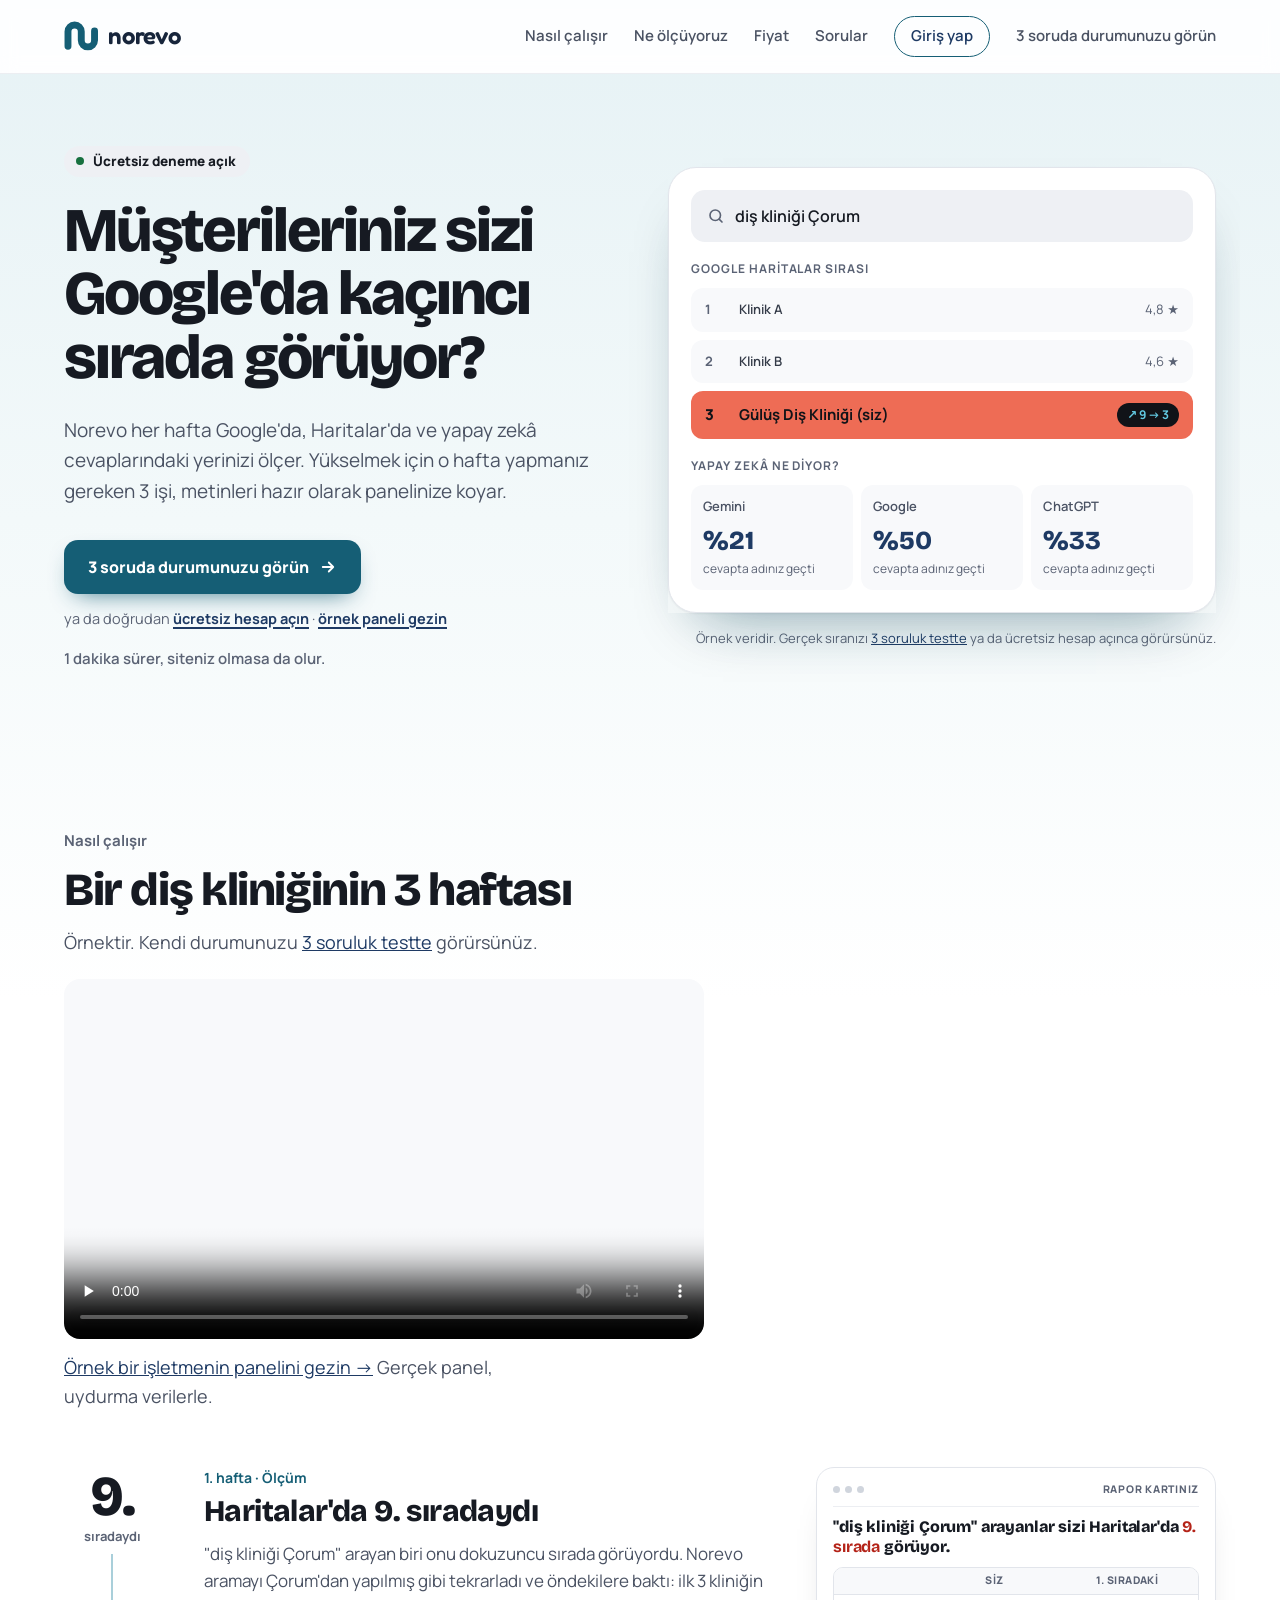
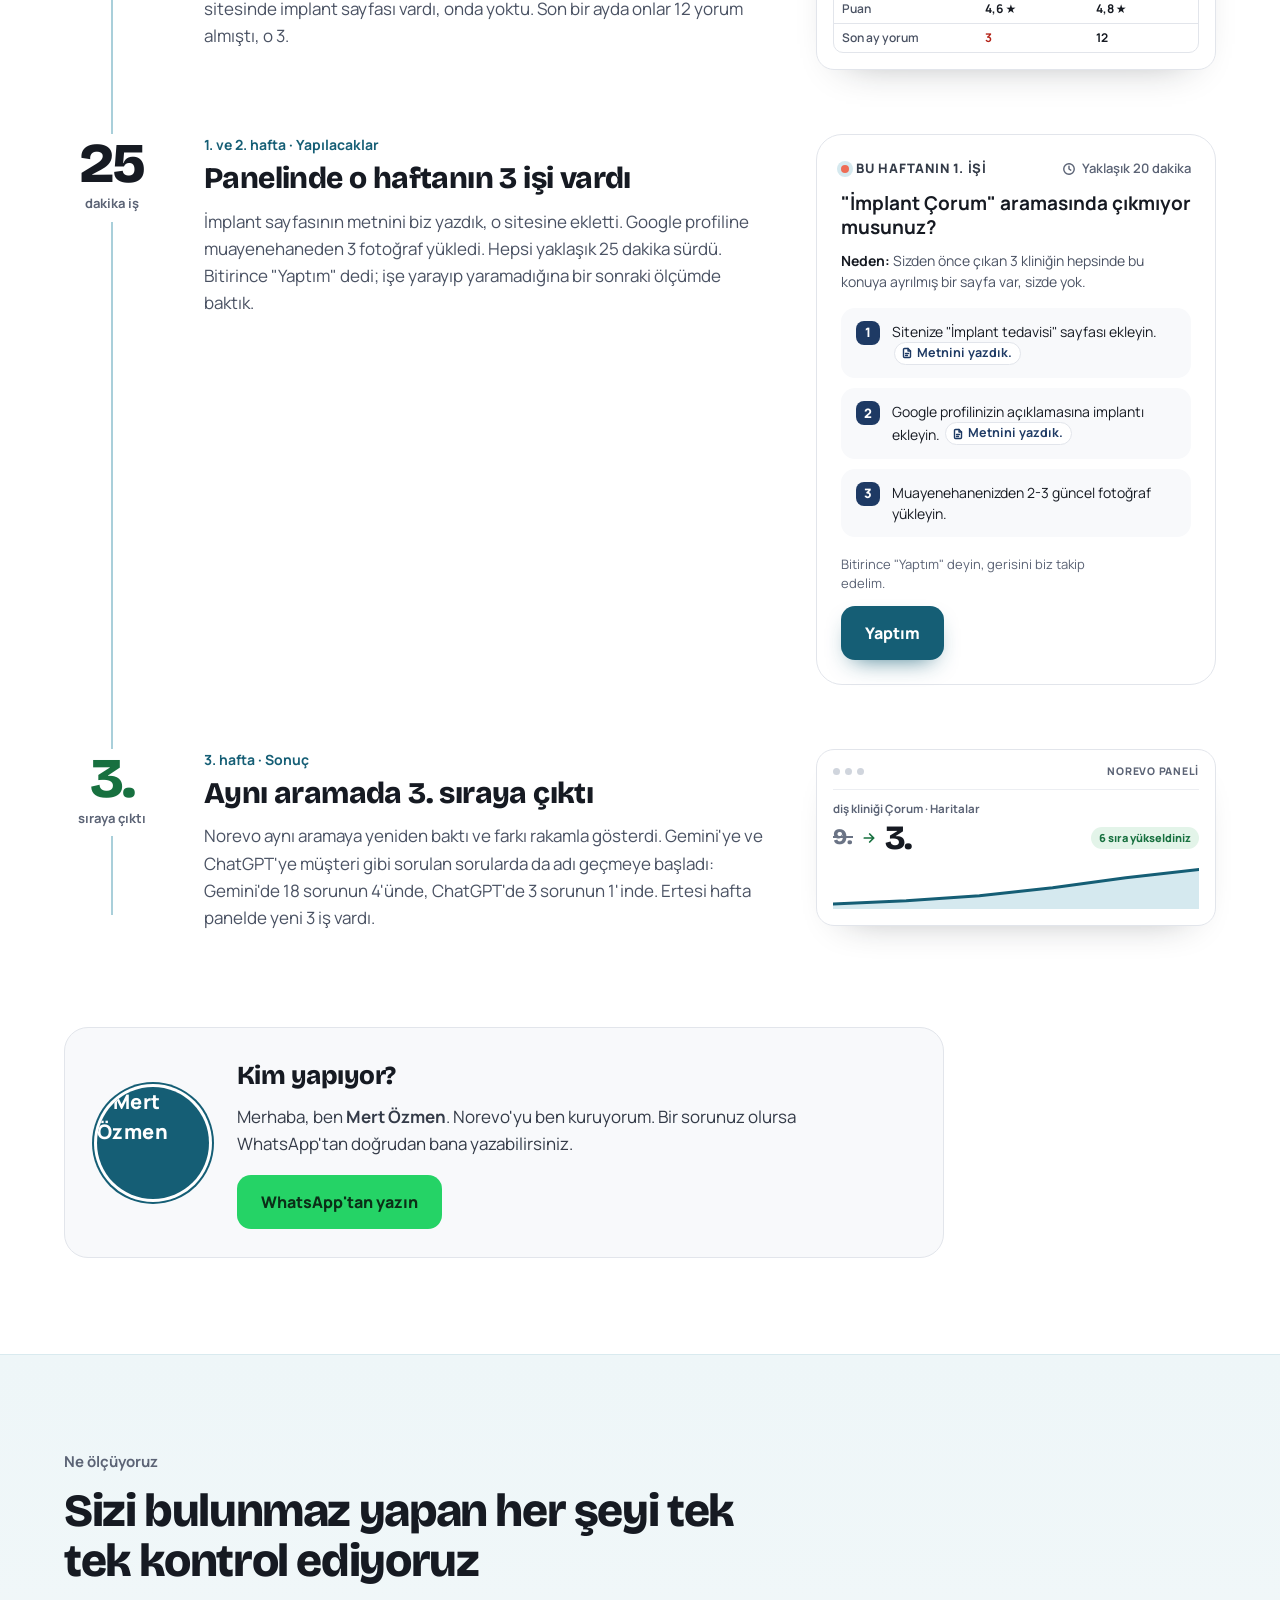
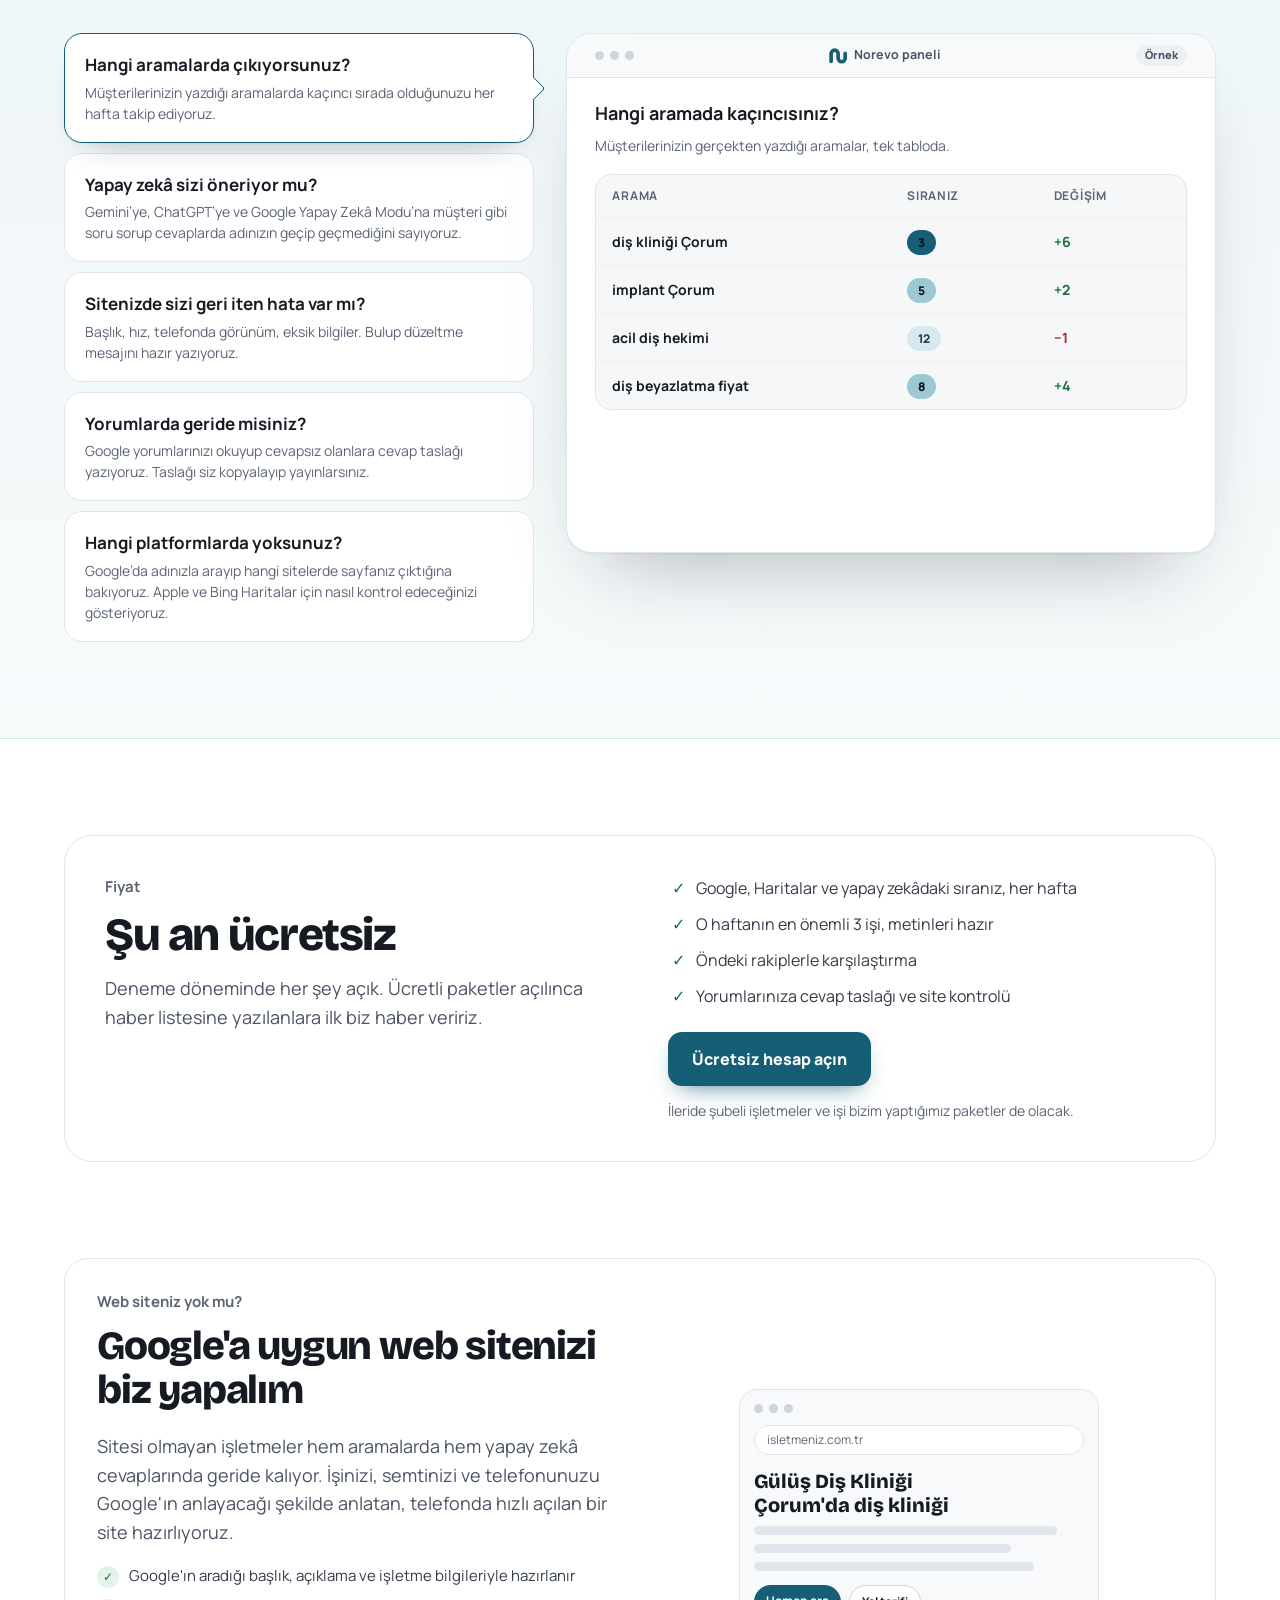
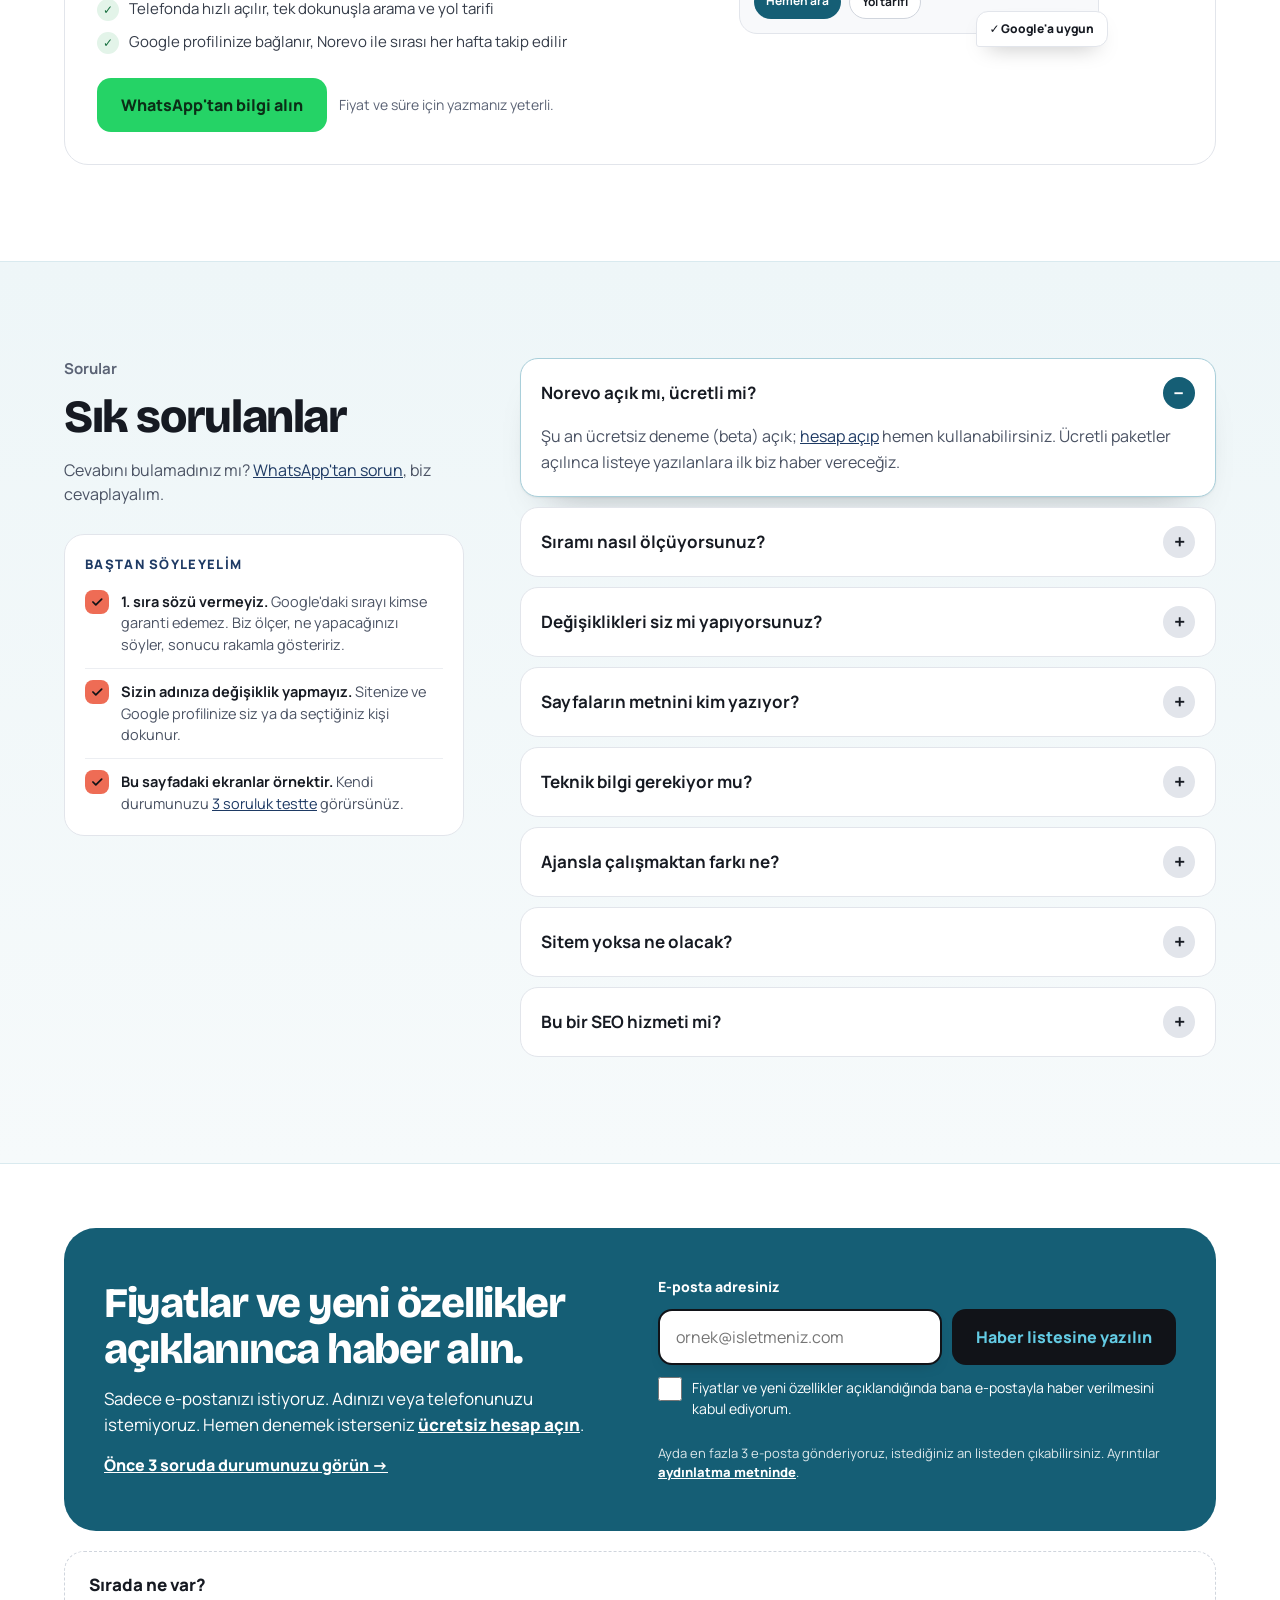
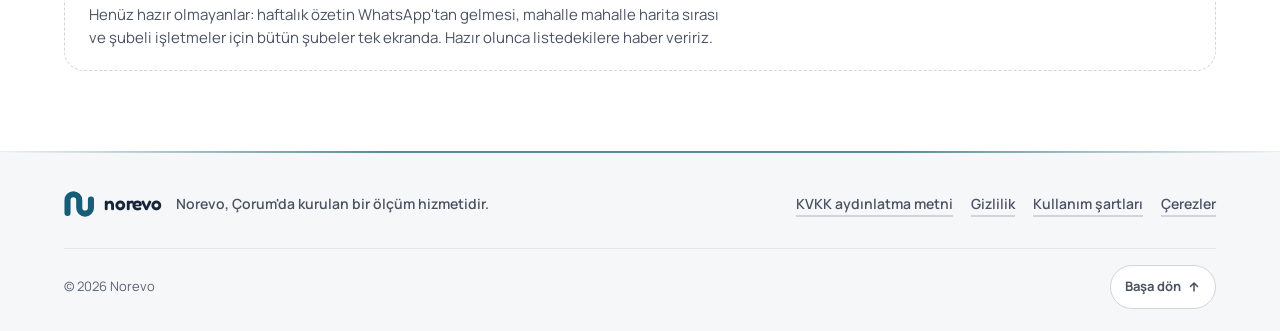
==== index.html @ b586454b "Ajan düzeltmeleri 2 Kasım: e-posta vaadi "yakında", çift tırnak, ChatGPT "zamanında cevap vermedi", " ====
<!doctype html>
<html lang="tr">
<head>
<meta charset="utf-8">
<meta name="viewport" content="width=device-width, initial-scale=1">
<title>Norevo | Google'da kaçıncı sıradasınız?</title>
<meta name="description" content="Google Haritalar'da kaçıncısınız, yapay zekâ sizi öneriyor mu? Norevo her hafta ölçer, yapmanız gerekenleri sıraya koyar ve sonucu takip eder.">
<meta name="robots" content="noindex">
<meta name="theme-color" content="#FFFFFF">
<meta property="og:title" content="Norevo | Google'da kaçıncı sıradasınız?">
<meta property="og:description" content="Google'da ve yapay zekâ cevaplarında nerede olduğunuzu ölçer, ne yapacağınızı adım adım söyler.">
<!-- og:url ve og:image tam adres ister: kendi alan adına geçilince bu iki adres de değişmeli -->
<meta property="og:type" content="website">
<meta property="og:url" content="https://mertozmen899-alt.github.io/norevo/">
<meta property="og:image" content="https://mertozmen899-alt.github.io/norevo/assets/img/og.png">
<meta property="og:image:width" content="1200">
<meta property="og:image:height" content="630">
<meta property="og:image:alt" content="Norevo: Google'da, Haritalar'da ve yapay zekâda sıranızı her hafta ölçer">
<meta property="og:locale" content="tr_TR">
<meta name="twitter:card" content="summary_large_image">
<link rel="icon" href="assets/favicon.svg" type="image/svg+xml">
<link rel="apple-touch-icon" href="assets/apple-touch-icon.png">
<link rel="preconnect" href="https://fonts.googleapis.com">
<link rel="preconnect" href="https://fonts.gstatic.com" crossorigin>
<!-- Yazı tipleri sayfanın çizilmesini bekletmez: önce sistem yazısıyla açılır, Google Fonts gelince yerine geçer -->
<link rel="preload" as="style" href="https://fonts.googleapis.com/css2?family=Bricolage+Grotesque:opsz,wdth,wght@12..96,75..100,700..800&family=Manrope:wght@400;500;600;700;800&family=Fredoka:wght@600&display=swap" onload="this.onload=null;this.rel='stylesheet'">
<noscript><link rel="stylesheet" href="https://fonts.googleapis.com/css2?family=Bricolage+Grotesque:opsz,wdth,wght@12..96,75..100,700..800&family=Manrope:wght@400;500;600;700;800&family=Fredoka:wght@600&display=swap"></noscript>
<script>(function(){var t;try{t=localStorage.getItem('norevo_tema')}catch(e){}if(t!=='acik'&&t!=='koyu')t=window.matchMedia&&matchMedia('(prefers-color-scheme: dark)').matches?'koyu':'acik';document.documentElement.dataset.tema=t;if(t==='koyu'){var m=document.querySelector('meta[name="theme-color"]');if(m)m.content='#0F1217'}})()</script>
<link rel="stylesheet" href="assets/style.css?v=50">
<script src="assets/tema.js?v=2" defer></script>
<script src="assets/iletisim.js?v=5" defer></script>
<script src="assets/app.js?v=16" defer></script>
<script src="assets/sayac.js?v=1" defer></script>
</head>
<body class="ana">
<a class="atla" href="#icerik">İçeriğe geç</a>

<header class="ust">
<div class="kap">
<a href="./" class="logo" aria-label="Norevo ana sayfa">
<span class="logo-isaret"><svg width="34" height="34" viewBox="0 0 256 256" fill="none" stroke="#155E75" stroke-width="52" stroke-linecap="round" stroke-linejoin="round" aria-hidden="true"><path d="M30 205V95a50 50 0 0 1 100 0v65a50 50 0 0 0 100 0V90"/></svg></span>
<span class="logo-ad">norevo</span>
</a>
<nav class="menu" aria-label="Ana menü">
<a href="#nasil">Nasıl çalışır</a>
<a href="#olcum">Ne ölçüyoruz</a>
<a href="#paket">Fiyat</a>
<a href="#sss">Sorular</a>
<a href="giris.html" class="erken">Giriş yap</a>
<a href="test.html" class="ust-cta">3 soruda durumunuzu görün</a>
</nav>
</div>
</header>

<main>

<!-- Hero -->
<section id="icerik" class="kap hero iki lp-hero" tabindex="-1">
<div>
<p class="lp-durum lp-in" style="--i:0"><i aria-hidden="true"></i><b>Ücretsiz deneme açık</b></p>
<h1 class="lp-in" style="--i:1">Müşterileriniz sizi Google'da kaçıncı sırada görüyor?</h1>
<p class="alt lp-in" style="--i:2">Norevo her hafta Google'da, Haritalar'da ve yapay zekâ cevaplarındaki yerinizi ölçer. Yükselmek için o hafta yapmanız gereken 3 işi, metinleri hazır olarak panelinize koyar.</p>
<div class="dugmeler lp-in" style="--i:3">
<a href="test.html" class="btn btn-amber lp-parla">3 soruda durumunuzu görün
<svg width="18" height="18" viewBox="0 0 24 24" fill="none" stroke="currentColor" stroke-width="2.4" stroke-linecap="round" stroke-linejoin="round" aria-hidden="true"><path d="M5 12h14M13 6l6 6-6 6"/></svg></a>
</div>
<p class="lp-ikincil lp-in" style="--i:4">ya da doğrudan <a href="giris.html#kayit">ücretsiz hesap açın</a> · <a href="panel.html?ornek=1">örnek paneli gezin</a></p>
<p class="lp-tekcumle lp-in" style="--i:5">1 dakika sürer, siteniz olmasa da olur.</p>
</div>

<div class="lp-in" style="--i:2">
<div class="lp-sahne">
<div class="arama" role="img" aria-label="Örnek: diş kliniği Çorum aramasında işletmeniz 9. sıradan 3. sıraya çıkıyor, Gemini cevaplarının yüzde 21'inde adınız geçiyor">
<div class="arama-kutu"><svg width="18" height="18" viewBox="0 0 24 24" fill="none" stroke="currentColor" stroke-width="2.2" stroke-linecap="round" aria-hidden="true"><circle cx="11" cy="11" r="7"/><path d="M20 20l-3.5-3.5"/></svg>diş kliniği Çorum</div>
<div class="mini-baslik">Google Haritalar sırası</div>
<div class="satirlar">
<div class="satir"><span class="no">1</span><span class="ad">Klinik A</span><span class="puan">4,8 ★</span></div>
<div class="satir"><span class="no">2</span><span class="ad">Klinik B</span><span class="puan">4,6 ★</span></div>
<div class="satir siz"><span class="no">3</span><span class="ad">Gülüş Diş Kliniği (siz)</span><span class="yukselis">↗ 9 → 3</span></div>
</div>
<div class="mini-baslik">Yapay zekâ ne diyor?</div>
<div class="ucgrid">
<div class="motor"><div class="ad">Gemini</div><div class="oran" style="color:var(--vurgu)">%21</div><div class="acik">cevapta adınız geçti</div></div>
<div class="motor"><div class="ad">Google</div><div class="oran" style="color:var(--vurgu)">%50</div><div class="acik">cevapta adınız geçti</div></div>
<div class="motor"><div class="ad">ChatGPT</div><div class="oran" style="color:var(--vurgu)">%33</div><div class="acik">cevapta adınız geçti</div></div>
</div>
</div>
</div>
<p class="not">Örnek veridir. Gerçek sıranızı <a href="test.html">3 soruluk testte</a> ya da ücretsiz hesap açınca görürsünüz.</p>
</div>
</section>

<!-- Nasıl çalışır: örnek bir kliniğin 3 haftası. Dikey zaman çizgisi, telefonda da alt alta (yana kayan bir şey yok). -->
<section id="nasil" class="kap bolum hk" aria-labelledby="nasil-baslik">
<div class="hk-bas">
<p class="etiket-sade">Nasıl çalışır</p>
<h2 class="h2" id="nasil-baslik">Bir diş kliniğinin 3 haftası</h2>
<p class="alt">Örnektir. Kendi durumunuzu <a href="test.html">3 soruluk testte</a> görürsünüz.</p>
<video class="hk-video" controls preload="none" playsinline poster="assets/video/kapak.jpg?v=5" width="1280" height="720" aria-label="Norevo tanıtım videosu, sesli, 67 saniye"><source src="assets/video/tanitim.mp4?v=5" type="video/mp4"></video>
<p class="alt"><a href="panel.html?ornek=1">Örnek bir işletmenin panelini gezin →</a> Gerçek panel, uydurma verilerle.</p>
</div>
<ol class="hk-cizgi">
<li class="hk-durak">
<p class="hk-isaret"><b>9.</b><small>sıradaydı</small></p>
<div class="hk-metin">
<p class="hk-zaman">1. hafta · Ölçüm</p>
<h3>Haritalar'da 9. sıradaydı</h3>
<p>"diş kliniği Çorum" arayan biri onu dokuzuncu sırada görüyordu. Norevo aramayı Çorum'dan yapılmış gibi tekrarladı ve öndekilere baktı: ilk 3 kliniğin sitesinde implant sayfası vardı, onda yoktu. Son bir ayda onlar 12 yorum almıştı, o 3.</p>
</div>
<div class="hk-ekran" role="img" aria-label="Örnek rapor kartı: diş kliniği Çorum aramasında Haritalar'da 9. sıra; puan 4,6'ya karşı 4,8; son ay yorum 3'e karşı 12">
<div class="lp-ekr-ust"><i></i><i></i><i></i><span>Rapor kartınız</span></div>
<p class="lp-ekr-buyuk">"diş kliniği Çorum" arayanlar sizi Haritalar'da <b>9. sırada</b> görüyor.</p>
<div class="lp-ekr-tablo"><span></span><small>Siz</small><small>1. sıradaki</small><span>Puan</span><b>4,6 ★</b><b>4,8 ★</b><span>Son ay yorum</span><b class="lp-kotu">3</b><b>12</b></div>
</div>
</li>
<li class="hk-durak">
<p class="hk-isaret"><b>25</b><small>dakika iş</small></p>
<div class="hk-metin">
<p class="hk-zaman">1. ve 2. hafta · Yapılacaklar</p>
<h3>Panelinde o haftanın 3 işi vardı</h3>
<p>İmplant sayfasının metnini biz yazdık, o sitesine ekletti. Google profiline muayenehaneden 3 fotoğraf yükledi. Hepsi yaklaşık 25 dakika sürdü. Bitirince "Yaptım" dedi; işe yarayıp yaramadığına bir sonraki ölçümde baktık.</p>
</div>
<div class="hk-ekran hk-ekran-is">
<div class="iskart" id="ornek-is">
<div class="ust-bilgi"><span class="lp-is-rozet"><i aria-hidden="true"></i>Bu haftanın 1. işi</span><span class="lp-is-sure"><svg width="14" height="14" viewBox="0 0 24 24" fill="none" stroke="currentColor" stroke-width="2.4" stroke-linecap="round" stroke-linejoin="round" aria-hidden="true"><circle cx="12" cy="12" r="9"/><path d="M12 7v5l3 2"/></svg>Yaklaşık 20 dakika</span></div>
<h3>"İmplant Çorum" aramasında çıkmıyor musunuz?</h3>
<p class="lp-neden"><b>Neden:</b> Sizden önce çıkan 3 kliniğin hepsinde bu konuya ayrılmış bir sayfa var, sizde yok.</p>
<div class="lp-adimlar">
<div class="adim"><span class="sayi">1</span><span>Sitenize "İmplant tedavisi" sayfası ekleyin. <b class="lp-hazir"><svg width="12" height="12" viewBox="0 0 24 24" fill="none" stroke="currentColor" stroke-width="2.8" stroke-linecap="round" stroke-linejoin="round" aria-hidden="true"><path d="M14 3H7a2 2 0 00-2 2v14a2 2 0 002 2h10a2 2 0 002-2V8z"/><path d="M14 3v5h5M9 13h6M9 17h4"/></svg>Metnini yazdık.</b></span></div>
<div class="adim"><span class="sayi">2</span><span>Google profilinizin açıklamasına implantı ekleyin. <b class="lp-hazir"><svg width="12" height="12" viewBox="0 0 24 24" fill="none" stroke="currentColor" stroke-width="2.8" stroke-linecap="round" stroke-linejoin="round" aria-hidden="true"><path d="M14 3H7a2 2 0 00-2 2v14a2 2 0 002 2h10a2 2 0 002-2V8z"/><path d="M14 3v5h5M9 13h6M9 17h4"/></svg>Metnini yazdık.</b></span></div>
<div class="adim"><span class="sayi">3</span><span>Muayenehanenizden 2-3 güncel fotoğraf yükleyin.</span></div>
</div>
<div class="lp-is-alt">
<span id="yaptim-not" aria-live="polite">Bitirince "Yaptım" deyin, gerisini biz takip edelim.</span>
<button type="button" id="yaptim" class="btn btn-amber" aria-pressed="false">Yaptım</button>
</div>
</div>
</div>
</li>
<li class="hk-durak">
<p class="hk-isaret hk-iyi"><b>3.</b><small>sıraya çıktı</small></p>
<div class="hk-metin">
<p class="hk-zaman">3. hafta · Sonuç</p>
<h3>Aynı aramada 3. sıraya çıktı</h3>
<p>Norevo aynı aramaya yeniden baktı ve farkı rakamla gösterdi. Gemini'ye ve ChatGPT'ye müşteri gibi sorulan sorularda da adı geçmeye başladı: Gemini'de 18 sorunun 4'ünde, ChatGPT'de 3 sorunun 1'inde. Ertesi hafta panelde yeni 3 iş vardı.</p>
</div>
<div class="hk-ekran" role="img" aria-label="Örnek panel: diş kliniği Çorum aramasında Haritalar sırası 9'dan 3'e çıktı">
<div class="lp-ekr-ust"><i></i><i></i><i></i><span>Norevo paneli</span></div>
<small class="lp-ekr-kucuk">diş kliniği Çorum · Haritalar</small>
<div class="lp-ekr-sira"><s>9.</s><svg width="16" height="16" viewBox="0 0 24 24" fill="none" stroke="currentColor" stroke-width="2.6" stroke-linecap="round" stroke-linejoin="round" aria-hidden="true"><path d="M5 12h14M13 6l6 6-6 6"/></svg><b>3.</b><em>6 sıra yükseldiniz</em></div>
<svg class="lp-ekr-cizgi" viewBox="0 0 220 56" preserveAspectRatio="none" aria-hidden="true"><path class="lp-alan" d="M0 50 L44 46 L88 40 L132 30 L176 18 L220 8 V56 H0z"/><path class="lp-hat" d="M0 50 L44 46 L88 40 L132 30 L176 18 L220 8"/></svg>
</div>
</li>
</ol>
</section>

<!-- Kim yapıyor -->
<section class="kap kim-bolum" aria-labelledby="kim-baslik">
<div class="kim-kart">
<div class="kim-foto"><picture><source srcset="assets/img/mert.webp" type="image/webp"><img src="assets/img/mert.jpg" width="112" height="112" alt="Mert Özmen" loading="lazy" decoding="async"></picture></div>
<div class="kim-metin">
<h2 id="kim-baslik">Kim yapıyor?</h2>
<p>Merhaba, ben <b>Mert Özmen</b>. Norevo'yu ben kuruyorum. Bir sorunuz olursa WhatsApp'tan doğrudan bana yazabilirsiniz.</p>
<a class="btn btn-wa" href="https://wa.me/905556984086?text=Merhaba%20Mert%20Bey%2C%20Norevo%20hakk%C4%B1nda%20bir%20sorum%20var." target="_blank" rel="noopener">WhatsApp'tan yazın</a>
</div>
</div>
</section>

<!-- Ne ölçüyoruz -->
<section id="olcum" class="bolum bolum-koyu">
<div class="kap">
<p class="etiket-sade">Ne ölçüyoruz</p>
<h2 class="h2" style="max-width:720px">Sizi bulunmaz yapan her şeyi tek tek kontrol ediyoruz</h2>
<div class="iki" style="margin-top:48px;align-items:flex-start;gap:32px">
<div class="konular" role="tablist" aria-orientation="vertical" aria-label="Ölçtüğümüz konular">
<button class="konu" role="tab" id="t2" aria-controls="p2" aria-selected="true" tabindex="0"><span><strong>Hangi aramalarda çıkıyorsunuz?</strong><small>Müşterilerinizin yazdığı aramalarda kaçıncı sırada olduğunuzu her hafta takip ediyoruz.</small></span></button>
<button class="konu" role="tab" id="t3" aria-controls="p3" aria-selected="false" tabindex="-1"><span><strong>Yapay zekâ sizi öneriyor mu?</strong><small>Gemini’ye, ChatGPT’ye ve Google Yapay Zekâ Modu’na müşteri gibi soru sorup cevaplarda adınızın geçip geçmediğini sayıyoruz.</small></span></button>
<button class="konu" role="tab" id="t4" aria-controls="p4" aria-selected="false" tabindex="-1"><span><strong>Sitenizde sizi geri iten hata var mı?</strong><small>Başlık, hız, telefonda görünüm, eksik bilgiler. Bulup düzeltme mesajını hazır yazıyoruz.</small></span></button>
<button class="konu" role="tab" id="t5" aria-controls="p5" aria-selected="false" tabindex="-1"><span><strong>Yorumlarda geride misiniz?</strong><small>Google yorumlarınızı okuyup cevapsız olanlara cevap taslağı yazıyoruz. Taslağı siz kopyalayıp yayınlarsınız.</small></span></button>
<button class="konu" role="tab" id="t6" aria-controls="p6" aria-selected="false" tabindex="-1"><span><strong>Hangi platformlarda yoksunuz?</strong><small>Google’da adınızla arayıp hangi sitelerde sayfanız çıktığına bakıyoruz. Apple ve Bing Haritalar için nasıl kontrol edeceğinizi gösteriyoruz.</small></span></button>
</div>

<div class="ekran">
<div class="ekran-ust" aria-hidden="true"><span class="ekran-noktalar"><i></i><i></i><i></i></span><span class="ekran-ad"><span class="logo-isaret"><svg width="34" height="34" viewBox="0 0 256 256" fill="none" stroke="#155E75" stroke-width="52" stroke-linecap="round" stroke-linejoin="round" aria-hidden="true"><path d="M30 205V95a50 50 0 0 1 100 0v65a50 50 0 0 0 100 0V90"/></svg></span>Norevo paneli</span><span class="ekran-ornek">Örnek</span></div>
<div id="p2" role="tabpanel" aria-labelledby="t2">
<h3>Hangi aramada kaçıncısınız?</h3>
<p class="k">Müşterilerinizin gerçekten yazdığı aramalar, tek tabloda.</p>
<div class="kaydir"><table class="tablo">
<thead><tr><th>Arama</th><th>Sıranız</th><th>Değişim</th></tr></thead>
<tbody>
<tr><td><b>diş kliniği Çorum</b></td><td><span class="pil" style="background:var(--amber);color:var(--siyah)">3</span></td><td style="color:var(--yesil);font-weight:700">+6</td></tr>
<tr><td><b>implant Çorum</b></td><td><span class="pil" style="background:var(--amberorta);color:var(--amberortayazi)">5</span></td><td style="color:var(--yesil);font-weight:700">+2</td></tr>
<tr><td><b>acil diş hekimi</b></td><td><span class="pil" style="background:var(--amberkoyu);color:var(--yazi2)">12</span></td><td style="color:var(--kirmizi);font-weight:700">−1</td></tr>
<tr><td><b>diş beyazlatma fiyat</b></td><td><span class="pil" style="background:var(--amberorta);color:var(--amberortayazi)">8</span></td><td style="color:var(--yesil);font-weight:700">+4</td></tr>
</tbody></table></div>
</div>

<div id="p3" role="tabpanel" aria-labelledby="t3" hidden>
<h3>Yapay zekâ sizi öneriyor mu?</h3>
<p class="k">Her hafta Gemini'ye müşteri gibi 6 soru soruyoruz, her birini 3 kez: "Çorum'da iyi bir diş hekimi önerir misin?" gibi. Yapay zekâ her seferinde farklı cevap verebildiği için sonucu oran olarak gösteriyoruz. Google Yapay Zekâ Modu'na ve ChatGPT'ye de birkaç müşteri sorusu sorup hangi işletmeleri önerdiklerine bakıyoruz.</p>
<div class="liste">
<div class="oge" style="display:block"><div style="display:flex;justify-content:space-between;font-weight:700"><span>Gemini</span><span style="color:var(--vurgu)">%21</span></div><div class="cubuk"><i style="width:21%"></i></div><div style="margin-top:10px;font-size:13px;color:var(--soluk)">Her 100 cevabın 21'inde adınız geçti. Çoğu cevapta rakibiniz öne çıkıyor.</div></div>
<div class="oge" style="display:block"><div style="display:flex;justify-content:space-between;font-weight:700"><span>Google Yapay Zekâ Modu</span><span style="color:var(--vurgu)">%50</span></div><div class="cubuk"><i style="width:50%"></i></div><div style="margin-top:10px;font-size:13px;color:var(--soluk)">Sorulan soruların yarısında Google sizi listeledi. Diğerinde yalnızca rakipleriniz vardı.</div></div>
<div class="oge" style="display:block"><div style="display:flex;justify-content:space-between;font-weight:700"><span>ChatGPT</span><span style="color:var(--vurgu)">%33</span></div><div class="cubuk"><i style="width:33%"></i></div><div style="margin-top:10px;font-size:13px;color:var(--soluk)">ChatGPT internette arayıp cevap veriyor. 3 sorunun birinde adınız geçti.</div></div>
</div>
</div>

<!-- p4-p6: örnek yazışma simülasyonu; sekme açılınca mesajlar sırayla gelir (style.css .sohbet) -->
<div id="p4" role="tabpanel" aria-labelledby="t4" hidden>
<div class="sohbet" role="group" aria-label="Örnek yazışma: haftalık site kontrolü">
<div class="sohbet-bas"><span class="sohbet-avatar" aria-hidden="true">N</span><span><b>Norevo</b><small>haftalık site kontrolü</small></span></div>
<div class="sohbet-akis">
<p class="msj gelen">Merhaba, Gülüş Diş'in bu haftaki site kontrolü hazır. Puanınız <b>68 / 100</b>.<time>09:02</time></p>
<p class="msj gelen">Sizi Google'da geri iten 3 şey bulduk:<br>1. Ana sayfa başlığı boş, Google ne iş yaptığınızı anlamıyor.<br>2. "İmplant tedavisi" için ayrı sayfanız yok.<br>3. Telefonda siteniz 6 saniyede açılıyor.<time>09:02</time></p>
<p class="msj gelen">Sitenizi yapan kişiye bu mesajı aynen iletebilirsiniz:<span class="alinti">Merhaba, ana sayfa başlığını "Çorum Diş Kliniği | Gülüş Diş" yapar mısın? İmplant tedavisi için de ayrı bir sayfa açalım, metni hazır.</span><time>09:03</time></p>
<p class="msj giden">Teşekkürler, hemen iletiyorum 🙏<time>09:15 <span aria-label="okundu">✓✓</span></time></p>
</div>
</div>
<p class="sohbet-not">Örnek yazışmadır. Haftalık özet panelinizde; e-posta ve WhatsApp gönderimi yakında.</p>
</div>

<div id="p5" role="tabpanel" aria-labelledby="t5" hidden>
<div class="sohbet" role="group" aria-label="Örnek yazışma: yorumlar ve hazır cevap">
<div class="sohbet-bas"><span class="sohbet-avatar" aria-hidden="true">N</span><span><b>Norevo</b><small>yorum takibi</small></span></div>
<div class="sohbet-akis">
<p class="msj gelen">Bu hafta 2 yeni Google yorumunuz var, 1'i cevapsız:<span class="alinti"><b>Ayşe K.</b> ★★★★☆<br>Çok ilgilendiler, sadece bekleme biraz uzun sürdü.</span><time>10:40</time></p>
<p class="msj gelen">Sizin ağzınızdan hazır cevap:<span class="alinti">Ayşe Hanım, güzel sözleriniz için teşekkür ederiz. Bekleme süresi için haklısınız, randevu düzenimizi gözden geçiriyoruz.</span>Kopyalayıp Google'da yayınlamanız yeterli. Biz sizin yerinize bir şey paylaşmayız.<time>10:40</time></p>
<p class="msj gelen">Rakibinizle karşılaştırma: puanınız <b>4,6</b>, 1. sıradaki klinik <b>4,8</b>. Son bir ayda siz 3, o 12 yorum aldı.<time>10:41</time></p>
<p class="msj giden">Tamam, yayınladım 👍<time>10:52 <span aria-label="okundu">✓✓</span></time></p>
</div>
</div>
<p class="sohbet-not">Örnek yazışmadır. Haftalık özet panelinizde; e-posta ve WhatsApp gönderimi yakında.</p>
</div>

<div id="p6" role="tabpanel" aria-labelledby="t6" hidden>
<div class="sohbet" role="group" aria-label="Örnek yazışma: haftalık rapor ve platformlar">
<div class="sohbet-bas"><span class="sohbet-avatar" aria-hidden="true">N</span><span><b>Norevo</b><small>haftalık rapor</small></span></div>
<div class="sohbet-akis">
<p class="msj gelen"><b>Haftalık raporunuz · 27 Ekim - 2 Kasım</b><br>🔎 "diş kliniği Çorum": 9. sıradan 3. sıraya çıktınız<br>🤖 Yapay zekâ: Gemini cevaplarının %21'inde, ChatGPT'de 3 sorunun 1'inde adınız geçti<time>09:00</time></p>
<p class="msj gelen">Hangi platformlarda varsınız?<br>✅ Google İşletme Profili<br>✅ Instagram<br>❌ Yandex Haritalar: bulunamadı<br>❔ Apple Haritalar: kendiniz kontrol edin<time>09:00</time></p>
<p class="msj gelen">Bu haftanın tek işi: Yandex Haritalar'a ücretsiz kaydolun. Yapay zekâ önerirken bu sitelere de bakıyor. Adımlar panelinizde, yaklaşık 10 dakika.<time>09:01</time></p>
<p class="msj giden">Tamamdır, akşam hallederim<time>09:20 <span aria-label="okundu">✓✓</span></time></p>
</div>
</div>
<p class="sohbet-not">Örnek yazışmadır. Haftalık özet panelinizde; e-posta ve WhatsApp gönderimi yakında.</p>
</div>
</div>
</div>
</div>
</section>

<!-- Fiyat: ücretli paketler belli olana kadar tek kart -->
<section id="paket" class="kap bolum" aria-labelledby="paket-baslik">
<div class="fiyat-kart">
<div>
<p class="etiket-sade">Fiyat</p>
<h2 class="h2" id="paket-baslik">Şu an ücretsiz</h2>
<p class="alt">Deneme döneminde her şey açık. Ücretli paketler açılınca haber listesine yazılanlara ilk biz haber veririz.</p>
</div>
<div class="fiyat-sag">
<ul class="fiyat-liste">
<li>Google, Haritalar ve yapay zekâdaki sıranız, her hafta</li>
<li>O haftanın en önemli 3 işi, metinleri hazır</li>
<li>Öndeki rakiplerle karşılaştırma</li>
<li>Yorumlarınıza cevap taslağı ve site kontrolü</li>
</ul>
<a href="giris.html#kayit" class="btn btn-amber">Ücretsiz hesap açın</a>
<p class="kucuk-not">İleride şubeli işletmeler ve işi bizim yaptığımız paketler de olacak.</p>
</div>
</div>
</section>


<!-- Web sitesi teklifi -->
<section id="web-sitesi" class="kap bolum">
<div class="site-teklif">
<div>
<p class="etiket-sade">Web siteniz yok mu?</p>
<h2 class="h2" style="font-size:clamp(28px,3.6vw,40px)">Google'a uygun web sitenizi biz yapalım</h2>
<p class="alt" style="max-width:none">Sitesi olmayan işletmeler hem aramalarda hem yapay zekâ cevaplarında geride kalıyor. İşinizi, semtinizi ve telefonunuzu Google'ın anlayacağı şekilde anlatan, telefonda hızlı açılan bir site hazırlıyoruz.</p>
<ul>
<li>Google'ın aradığı başlık, açıklama ve işletme bilgileriyle hazırlanır</li>
<li>Telefonda hızlı açılır, tek dokunuşla arama ve yol tarifi</li>
<li>Google profilinize bağlanır, Norevo ile sırası her hafta takip edilir</li>
</ul>
<div style="display:flex;flex-wrap:wrap;gap:12px;align-items:center;margin-top:24px">
<a class="btn btn-wa" href="https://wa.me/905556984086?text=Merhaba%2C%20i%C5%9Fletmem%20i%C3%A7in%20web%20sitesi%20yapt%C4%B1rmak%20istiyorum." target="_blank" rel="noopener">WhatsApp'tan bilgi alın</a>
<span style="font-size:14px;color:var(--soluk)">Fiyat ve süre için yazmanız yeterli.</span>
</div>
</div>
<div aria-hidden="true">
<div class="site-mock">
<div class="sm-ust"><i></i><i></i><i></i></div>
<div class="sm-adres">isletmeniz.com.tr</div>
<div class="sm-baslik">Gülüş Diş Kliniği<br>Çorum'da diş kliniği</div>
<div class="sm-satir" style="width:92%"></div><div class="sm-satir" style="width:78%"></div><div class="sm-satir" style="width:85%"></div>
<div class="sm-dugmeler"><b>Hemen ara</b><b>Yol tarifi</b></div>
<div class="sm-rozet">✓ Google'a uygun</div>
</div>
</div>
</div>
</section>

<!-- SSS -->
<section id="sss" class="bolum bolum-koyu">
<div class="kap iki" style="align-items:flex-start;gap:48px">
<div class="lp-sss-sol"><p class="etiket-sade">Sorular</p><h2 class="h2">Sık sorulanlar</h2><p style="font-size:16px;color:var(--yazi3);margin:16px 0 0">Cevabını bulamadınız mı? <a href="https://wa.me/905556984086?text=Merhaba%2C%20Norevo%20hakk%C4%B1nda%20bir%20sorum%20var." target="_blank" rel="noopener">WhatsApp'tan sorun</a>, biz cevaplayalım.</p>
<div class="lp-soz">
<h3>Baştan söyleyelim</h3>
<ul>
<li><i aria-hidden="true"><svg width="14" height="14" viewBox="0 0 24 24" fill="none" stroke="currentColor" stroke-width="3" stroke-linecap="round" stroke-linejoin="round"><path d="M5 12l5 5L20 7"/></svg></i><span><b>1. sıra sözü vermeyiz.</b> Google'daki sırayı kimse garanti edemez. Biz ölçer, ne yapacağınızı söyler, sonucu rakamla gösteririz.</span></li>
<li><i aria-hidden="true"><svg width="14" height="14" viewBox="0 0 24 24" fill="none" stroke="currentColor" stroke-width="3" stroke-linecap="round" stroke-linejoin="round"><path d="M5 12l5 5L20 7"/></svg></i><span><b>Sizin adınıza değişiklik yapmayız.</b> Sitenize ve Google profilinize siz ya da seçtiğiniz kişi dokunur.</span></li>
<li><i aria-hidden="true"><svg width="14" height="14" viewBox="0 0 24 24" fill="none" stroke="currentColor" stroke-width="3" stroke-linecap="round" stroke-linejoin="round"><path d="M5 12l5 5L20 7"/></svg></i><span><b>Bu sayfadaki ekranlar örnektir.</b> Kendi durumunuzu <a href="test.html">3 soruluk testte</a> görürsünüz.</span></li>
</ul>
</div>
</div>
<div class="sss">
<details open><summary>Norevo açık mı, ücretli mi?</summary><p>Şu an ücretsiz deneme (beta) açık; <a href="giris.html#kayit">hesap açıp</a> hemen kullanabilirsiniz. Ücretli paketler açılınca listeye yazılanlara ilk biz haber vereceğiz.</p></details>
<details><summary>Sıramı nasıl ölçüyorsunuz?</summary><p>Müşterilerinizin yazdığı aramaları, işletmenizin şehrinden aranmış gibi Google'da ve Haritalar'da yapar, kaçıncı çıktığınızı kaydederiz. Gemini'ye, ChatGPT'ye ve Google Yapay Zekâ Modu'na da müşteri gibi sorular sorar, adınızın kaç cevapta geçtiğini sayarız. Her hafta aynı aramalara baktığımız için değişimi rakamla görürsünüz.</p></details>
<details><summary>Değişiklikleri siz mi yapıyorsunuz?</summary><p>Hayır, sizin adınıza hiçbir yerde değişiklik yapmayız. Ne yapacağınızı adım adım gösteririz; ister kendiniz yapın, ister sitenizle ilgilenen kişiye iletin.</p></details>
<details><summary>Sayfaların metnini kim yazıyor?</summary><p>Taslağı biz hazırlarız. Metin, kurulumda girdiğiniz işletme bilgilerine ve ilgili arama kelimesine göre yazılır. [Köşeli parantez] içindeki yerleri (fiyat, telefon gibi) siz kendi bilginizle doldurur, istediğiniz yeri değiştirirsiniz.</p></details>
<details><summary>Teknik bilgi gerekiyor mu?</summary><p>Hayır. Her adımı sade dille yazarız. Site ayarı gereken bir adım varsa işaretleriz, sitenizi yapan kişiye iletebilirsiniz.</p></details>
<details><summary>Ajansla çalışmaktan farkı ne?</summary><p>Ajans işi sizin yerinize yapar ve pahalıdır. Biz her hafta ölçer, ne yapacağınızı söyler ve işe yarayıp yaramadığını rakamla gösteririz. Ücreti ajansın küçük bir kısmı olur.</p></details>
<details><summary>Sitem yoksa ne olacak?</summary><p>Sorun değil. Sitesi olmayan işletmeler de Google profili ve Instagram hesabıyla önerilebilir. Neyi ölçeceğimizi buna göre seçeriz. İsterseniz Google'a uygun bir web sitesini de biz yapabiliriz; WhatsApp'tan yazmanız yeterli.</p></details>
<details><summary>Bu bir SEO hizmeti mi?</summary><p>Evet, ama daha geniş. Google aramalarında yükselmenize (SEO denen iş) bakarız, yapay zekâ cevaplarında görünmenize de. Bu kelimeleri bilmeniz gerekmiyor.</p></details>
</div>
</div>
</section>


<!-- Haber listesi (fiyatlar ve yeni özellikler) -->
<section id="liste" class="kap" style="padding-top:64px;padding-bottom:80px">
<div class="liste-kutu lp-liste lp-izle">
<div>
<h2>Fiyatlar ve yeni özellikler açıklanınca haber alın.</h2>
<p>Sadece e-postanızı istiyoruz. Adınızı veya telefonunuzu istemiyoruz. Hemen denemek isterseniz <a href="giris.html#kayit">ücretsiz hesap açın</a>.</p>
<a href="test.html" style="display:inline-block;margin-top:16px">Önce 3 soruda durumunuzu görün →</a>
</div>
<div>
<form id="liste-form" class="form" novalidate>
<label class="b" for="eposta">E-posta adresiniz</label>
<div class="satir-form">
<input id="eposta" name="eposta" type="email" autocomplete="email" inputmode="email" placeholder="ornek@isletmeniz.com" required>
<button type="submit" class="btn btn-siyah">Haber listesine yazılın</button>
</div>
<label class="onay"><input type="checkbox" name="onay"><span>Fiyatlar ve yeni özellikler açıklandığında bana e-postayla haber verilmesini kabul ediyorum.</span></label>
<div class="uyari" role="alert" aria-live="assertive"></div>
<div class="kucuk">Ayda en fazla 3 e-posta gönderiyoruz, istediğiniz an listeden çıkabilirsiniz. Ayrıntılar <a href="aydinlatma.html">aydınlatma metninde</a>.</div>
</form>
<div class="tesekkur" hidden>
<strong>Son bir adım kaldı.</strong>
<p style="margin:8px 0 0;font-size:15px;line-height:1.55"><span class="adres"></span> adresine bir onay bağlantısı gönderdik. Tıklayınca listeye eklenirsiniz. Birkaç dakika içinde gelmezse gereksiz (spam) klasörüne de bakın.</p>
</div>
</div>
</div>
<div class="sirada">
<h3>Sırada ne var?</h3>
<p>Henüz hazır olmayanlar: haftalık özetin WhatsApp'tan gelmesi, mahalle mahalle harita sırası ve şubeli işletmeler için bütün şubeler tek ekranda. Hazır olunca listedekilere haber veririz.</p>
</div>
</section>
</main>

<footer class="alt-bilgi lp-alt">
<div class="kap">
<div class="lp-alt-ust">
<div class="lp-alt-marka"><a href="./" class="logo" aria-label="Norevo ana sayfa"><span class="logo-isaret"><svg width="34" height="34" viewBox="0 0 256 256" fill="none" stroke="#155E75" stroke-width="52" stroke-linecap="round" stroke-linejoin="round" aria-hidden="true"><path d="M30 205V95a50 50 0 0 1 100 0v65a50 50 0 0 0 100 0V90"/></svg></span><span class="logo-ad">norevo</span></a><p>Norevo, Çorum'da kurulan bir ölçüm hizmetidir.</p></div>
<nav class="lp-alt-bag" aria-label="Yasal bağlantılar"><a href="aydinlatma.html">KVKK aydınlatma metni</a><a href="gizlilik.html">Gizlilik</a><a href="kullanim-sartlari.html">Kullanım şartları</a><a href="cerez.html">Çerezler</a></nav>
</div>
<div class="lp-alt-son">
<span>© <span id="yil">2026</span> Norevo</span>
<a href="#icerik" class="lp-basa">Başa dön<svg width="14" height="14" viewBox="0 0 24 24" fill="none" stroke="currentColor" stroke-width="2.6" stroke-linecap="round" stroke-linejoin="round" aria-hidden="true"><path d="M12 19V5M6 11l6-6 6 6"/></svg></a>
</div>
</div>
</footer>

<a href="test.html" id="lp-serit" class="lp-serit" hidden><span>Durumunuzu 1 dakikada görün</span><i><svg width="18" height="18" viewBox="0 0 24 24" fill="none" stroke="currentColor" stroke-width="2.4" stroke-linecap="round" stroke-linejoin="round" aria-hidden="true"><path d="M5 12h14M13 6l6 6-6 6"/></svg></i></a>
</body>
</html>
---- assets/style.css ----
/* Norevo renk sistemi (v19: açık + karanlık tema)
   Beyaz zemin + tek renk ailesinde (soğuk-nötr gri, ton ~220°) griler ve çizgiler.
   Tek marka rengi: güneş sarısı (sadece dolgu: logo, ana düğme, sayaç, seçili durum).
   Yazı vurgusu (link, etiket, "siz"): koyu mürekkep laciverti; grilerle aynı ton ailesi.
   Durum renkleri (iyi/orta/zayıf) aynı açıklık ailesinde: açık zemin + koyu yazı.
   Karanlık tema: <html data-tema="koyu"> (assets/tema.js ve her sayfanın <head>'indeki küçük betik ayarlar).
   Aynı tokenler koyu değerlerle yeniden tanımlanır; sarı dolgu ve üstündeki siyah yazı iki temada da aynı kalır.
   Sarı zeminli bekleme listesi kutusu (.liste-kutu) koyu temada koyu zemin ve turuncu kenarla durur (v40). */
:root{
  color-scheme:light;
  --zemin:#FFFFFF; --zemin2:#F6F7F9; --kart:#FFFFFF; --kart2:#F8F9FB; --kart3:#EEF0F4;
  --cizgi:#ECEEF2; --cizgi2:#E2E5EB; --cizgi3:#D0D5DD;
  --yazi:#161A22; --yazi2:#343B48; --yazi3:#4A5263; --soluk:#5B6375; --soluk2:#6A7385;
  --amber:#155E75; --amber2:#0F4C5F; --amberorta:#9CC7D4; --amberkoyu:#D5E9EF; --amberkenar:#A9CFDA; --amberzemin:#EEF6F8; --amberyazi:#155E75;
  --amberustu:#FFFFFF; --amberustu2:rgba(255,255,255,.85); --logo:#155E75; --mercan:#EE6C55; --mercanustu:#111318; --amberrgb:21,94,117; --yukselisyazi:#63CBE4;
  --amberortayazi:#111318; --cizgiturunc:#155E75; --logoyazi:#17253B; --uyari:#FFBD14; --uyarizemin:#FFF1C9; --uyarikenar:#F5D77F; --uyariyazi:#6B4E00;
  --vurgu:#1E3A64; --vurgu2:#132A4C;
  --yesil:#17703F; --yesilzemin:#E3F4E9; --kirmizi:#B42318; --kirmizi2:#8F1B13; --kirmizizemin:#FDECEA; --kirmizikenar:#F3C7C2;
  --siyah:#111318; --siyah2:#262B35;
  --vurgudolgu:#1E3A64; --murekkep:#111318; --murekkepyazi:#FFFFFF; --murekkepkenar:transparent;
  --golge:rgba(var(--golgerenk),.06); --golgerenk:22,26,34;
  --ustzemin:rgba(255,255,255,.92); --altmenu:rgba(255,255,255,.97); --perde:rgba(17,19,24,.58);
  --promo1:#1E3A64; --promo2:#132A4C; --promo3:#111318; --promokenar:transparent;
  --nokta-lacivert:rgba(30,58,100,.26); --nokta-lacivert2:rgba(30,58,100,.32); --nokta-amber:rgba(21,94,117,.4); --nokta-yesil:rgba(23,112,63,.38);
  --harita:var(--zemin2); --yol:var(--kart);
  --wa-zemin:#F1EEE8; --wa-desen:rgba(30,58,100,.08); --wa-gelen:#FFFFFF; --wa-giden:#D5E9EF; --wa-okundu:#1C82C9;
  --tel-govde:#1B1F27; --tel-kenar:#4A5160;
  --parkzemin:#DDEFE3; --suzemin:#DCE9F6;
  --baslik:'Bricolage Grotesque',system-ui,sans-serif; --govde:'Manrope',system-ui,sans-serif;
  --r:18px;
}
/* Karanlık tema: koyu mürekkep zemin (saf siyah değil), kartlar bir kademe açık; kırık beyaz yazı.
   Lacivert yazı vurgusu koyu zeminde okunmadığı için yumuşak açık maviye döner; lacivert dolgu (--vurgudolgu) kalır. */
:root[data-tema="koyu"]{
  color-scheme:dark;
  --zemin:#0F1217; --zemin2:#13171D; --kart:#171B22; --kart2:#1E232C; --kart3:#262C36;
  --cizgi:#232832; --cizgi2:#2A303B; --cizgi3:#3B4351;
  --yazi:#E9ECF1; --yazi2:#CDD2DB; --yazi3:#B2B9C5; --soluk:#9AA2B0; --soluk2:#8B93A2;
  --amber:#63CBE4; --amber2:#86D8EB; --amberorta:#22566A; --amberkoyu:#142C35; --amberkenar:#25505F; --amberzemin:#0F1D22; --amberyazi:#86D8EB;
  --amberustu:#111318; --amberustu2:#262B35; --logo:#63CBE4; --mercan:#63CBE4; --mercanustu:#111318; --amberrgb:99,203,228; --yukselisyazi:#63CBE4;
  --amberortayazi:#FFFFFF; --cizgiturunc:#63CBE4; --logoyazi:#F3F5F8; --uyari:#FFBD14; --uyarizemin:#3A2F12; --uyarikenar:#6E5823; --uyariyazi:#F6CB57;
  --vurgu:#A9C7F7; --vurgu2:#CFE0FB;
  --yesil:#6BD69B; --yesilzemin:#13301F; --kirmizi:#FF948A; --kirmizi2:#FFB4AC; --kirmizizemin:#3A1B19; --kirmizikenar:#70302B;
  --siyah:#111318; --siyah2:#262B35;
  --vurgudolgu:#2F4C7C; --murekkep:#262C37; --murekkepyazi:#F3F5F8; --murekkepkenar:#3B4351;
  --golge:rgba(0,0,0,.28); --golgerenk:0,0,0;
  --ustzemin:rgba(15,18,23,.86); --altmenu:rgba(23,27,34,.97); --perde:rgba(4,5,8,.72);
  --promo1:#27467A; --promo2:#1B3258; --promo3:#141A26; --promokenar:rgba(169,199,247,.22);
  --nokta-lacivert:rgba(169,199,247,.16); --nokta-lacivert2:rgba(169,199,247,.2); --nokta-amber:rgba(99,203,228,.3); --nokta-yesil:rgba(107,214,155,.24);
  --harita:#232934; --yol:#363E4C;
  --wa-zemin:#0B0E12; --wa-desen:rgba(169,199,247,.06); --wa-gelen:#1E232C; --wa-giden:#142C35; --wa-okundu:#5DBDF0;
  --tel-govde:#2A303B; --tel-kenar:#58616F;
  --parkzemin:#16291D; --suzemin:#15243A;
}
*{box-sizing:border-box}
[hidden]{display:none!important}
html{scroll-behavior:smooth}
body{margin:0;background:var(--zemin);color:var(--yazi);font-family:var(--govde);line-height:1.5;-webkit-font-smoothing:antialiased}
a{color:var(--vurgu)} a:hover{color:var(--vurgu2)}
img,svg{display:block}
button,input{font:inherit}
:focus-visible{outline:3px solid var(--vurgu);outline-offset:2px;border-radius:6px}
.kap{max-width:1200px;margin:0 auto;padding:0 24px}
.gizli{position:absolute!important;width:1px;height:1px;overflow:hidden;clip:rect(0 0 0 0);white-space:nowrap}
h1,h2,h3{margin:0}
.etiket{font-size:13px;font-weight:700;letter-spacing:.1em;text-transform:uppercase;color:var(--vurgu)}
.h2{font-family:var(--baslik);font-weight:800;font-size:clamp(32px,4.4vw,46px);line-height:1.08;letter-spacing:-.03em;margin-top:12px}
.alt{font-size:18px;color:var(--yazi3);line-height:1.6;margin:20px 0 0;max-width:500px}
.bolum{padding-top:96px;padding-bottom:96px}
.bolum-koyu{background:var(--zemin2);border-top:1px solid var(--cizgi);border-bottom:1px solid var(--cizgi)}
.iki{display:flex;flex-wrap:wrap;gap:56px;align-items:center}
.iki>*{flex:1 1 400px;min-width:0}

/* Butonlar */
.btn{display:inline-flex;align-items:center;justify-content:center;gap:10px;text-decoration:none;font-weight:800;font-size:16px;padding:15px 24px;border-radius:14px;border:0;cursor:pointer;min-height:48px}
.btn-amber{background:var(--amber);color:var(--amberustu)} .btn-amber:hover{background:var(--amber2);color:var(--amberustu)}
.btn-cizgi{background:transparent;color:var(--yazi);border:1.5px solid var(--cizgi3)} .btn-cizgi:hover{border-color:var(--yazi3);color:var(--yazi)}
.btn-siyah{background:var(--siyah);color:var(--yukselisyazi)} .btn-siyah:hover{color:var(--amber2)}
.btn[disabled]{background:var(--kart3);color:var(--soluk);cursor:not-allowed}

/* Üst menü */
.ust{border-bottom:1px solid var(--cizgi);position:sticky;top:0;z-index:20;background:var(--ustzemin);backdrop-filter:blur(8px)}
.ust .kap{display:flex;align-items:center;justify-content:space-between;gap:16px;padding-top:16px;padding-bottom:16px;flex-wrap:wrap}
.logo{display:flex;align-items:center;gap:10px;text-decoration:none;color:var(--yazi)}
.logo:hover{color:var(--yazi)}
.logo-isaret{width:34px;height:34px;display:flex;align-items:center;justify-content:center}
.logo-isaret svg{width:100%;height:100%}
.logo-ad{font-family:'Fredoka',var(--baslik);font-weight:600;font-size:24px;letter-spacing:-.01em;color:var(--logoyazi)}
.menu{display:flex;align-items:center;gap:26px;flex-wrap:wrap;font-size:15px;font-weight:600}
.menu a{color:var(--yazi3);text-decoration:none} .menu a:hover{color:var(--yazi)}
.menu .erken{color:var(--vurgu);border:1.5px solid var(--amber);border-radius:999px;padding:8px 16px}
@media (max-width:720px){.menu a:not(.erken){display:none}}

/* Hero */
.hero{padding-top:72px;padding-bottom:96px}
.rozet{display:inline-flex;align-items:center;gap:8px;background:var(--kart);border:1px solid var(--cizgi2);border-radius:999px;padding:6px 14px 6px 6px;font-size:13px;font-weight:600;color:var(--yazi3)}
.rozet b{background:var(--mercan);color:var(--mercanustu);border-radius:999px;padding:3px 10px}
.hero h1{font-family:var(--baslik);font-weight:800;font-size:clamp(42px,6.4vw,68px);line-height:1.02;letter-spacing:-.035em;margin-top:22px}
.vurgu{background:var(--amber);color:var(--amberustu);padding:0 14px;border-radius:14px;display:inline-block;margin-top:6px}
.hero .alt{font-size:19px;max-width:540px;margin-top:26px}
.dugmeler{display:flex;gap:12px;flex-wrap:wrap;margin-top:34px}
.kisisel{margin:18px 0 0;font-size:14px;color:var(--soluk)} .kisisel a{font-weight:700}
.tikler{display:flex;gap:10px 22px;flex-wrap:wrap;margin-top:22px;font-size:14px;color:var(--soluk);font-weight:600}
.tikler span{display:inline-flex;align-items:center;gap:6px}
.tik{width:16px;height:16px;flex:none}

.arama{background:var(--kart);border:1px solid var(--cizgi2);border-radius:28px;padding:22px;box-shadow:0 1px 2px var(--golge),0 30px 60px -30px rgba(var(--golgerenk),.16)}
.arama-kutu{background:var(--kart3);border-radius:14px;padding:14px 16px;display:flex;align-items:center;gap:10px;font-weight:600}
.mini-baslik{margin-top:18px;font-size:12px;font-weight:700;letter-spacing:.08em;text-transform:uppercase;color:var(--soluk)}
.satirlar{display:flex;flex-direction:column;gap:8px;margin-top:10px}
.satir{display:flex;align-items:center;gap:12px;background:var(--kart2);border-radius:12px;padding:12px 14px;color:var(--soluk);font-size:13px}
.satir .no{width:22px;font-weight:700}
.satir .bar{flex:1;height:10px;border-radius:6px;background:var(--cizgi2);max-width:170px}
.satir .puan{margin-left:auto}
.satir.siz{background:var(--mercan);color:var(--mercanustu);font-size:15px}
.satir.siz .no{font-weight:800} .satir.siz .ad{font-weight:700}
.yukselis{margin-left:auto;display:inline-flex;align-items:center;gap:4px;background:var(--siyah);color:var(--yukselisyazi);border-radius:999px;padding:3px 10px;font-size:12px;font-weight:700}
.ucgrid{display:grid;grid-template-columns:repeat(3,minmax(0,1fr));gap:8px;margin-top:10px}
.motor{background:var(--kart2);border-radius:12px;padding:12px}
.motor .ad{color:var(--yazi3);font-size:13px;font-weight:600}
.motor .oran{font-family:var(--baslik);font-size:26px;font-weight:800;margin-top:4px}
.motor .acik{color:var(--soluk);font-size:12px}
.not{margin:16px 0 0;font-size:13px;color:var(--soluk);text-align:right}

/* Ne ölçüyoruz */
.konular{display:flex;flex-direction:column;gap:10px;flex:1 1 340px}
.konu{text-align:left;cursor:pointer;border-radius:18px;padding:18px 20px;display:flex;gap:14px;align-items:flex-start;color:var(--yazi);background:var(--kart);border:1.5px solid var(--cizgi2)}
.konu[aria-selected="true"]{background:var(--kart2);border-color:var(--amber)}
.konu .sayi{flex:none;width:34px;height:34px;border-radius:10px;display:flex;align-items:center;justify-content:center;font-weight:800;font-size:14px;background:var(--kart3);color:var(--yazi2)}
.konu[aria-selected="true"] .sayi{background:var(--amber);color:var(--amberustu)}
.konu strong{display:block;font-size:17px}
.konu small{display:block;font-size:14px;color:var(--soluk);margin-top:4px;line-height:1.5}
.ekran{flex:1.3 1 480px;min-width:0;background:var(--kart);border:1px solid var(--cizgi2);border-radius:26px;padding:28px;min-height:520px}
.ekran h3{font-size:18px} .ekran p.k{margin:8px 0 0;font-size:14px;color:var(--soluk)}
.harita{margin-top:20px;position:relative;border-radius:18px;overflow:hidden;background:var(--zemin2);border:1px solid var(--cizgi2);padding:26px}
.harita .yol{position:absolute;background:var(--cizgi2)}
.izgara{position:relative;display:grid;grid-template-columns:repeat(5,minmax(0,1fr));gap:22px;justify-items:center}
.nokta{width:40px;height:40px;border-radius:50%;display:flex;align-items:center;justify-content:center;font-size:13px;font-weight:800;box-shadow:0 0 0 4px var(--zemin2)}
.n1{background:var(--amber);color:var(--amberustu)} .n2{background:var(--amberorta);color:var(--amberortayazi)} .n3{background:var(--amberzemin);color:var(--yazi2);box-shadow:inset 0 0 0 1.5px var(--amberkenar),0 0 0 4px var(--zemin2)} .n0{background:var(--cizgi2);color:var(--soluk)}
.nokta.merkez{outline:3px solid var(--yazi);outline-offset:3px}
.lejant{display:flex;gap:12px;flex-wrap:wrap;font-size:12px;color:var(--yazi3);font-weight:600}
.lejant span{display:inline-flex;align-items:center;gap:6px} .lejant i{width:12px;height:12px;border-radius:50%;display:inline-block}
.liste{display:flex;flex-direction:column;gap:10px;margin-top:20px}
.oge{background:var(--kart2);border:1px solid var(--cizgi2);border-radius:14px;padding:14px 16px;display:flex;align-items:center;gap:12px;font-size:14px}
.oge .ad{flex:1;font-weight:600}
.pil{border-radius:999px;padding:4px 11px;font-size:12px;font-weight:800;white-space:nowrap}
.pil-y{background:var(--yesilzemin);color:var(--yesil)} .pil-k{background:var(--kirmizizemin);color:var(--kirmizi)} .pil-a{background:var(--uyarizemin);color:var(--uyariyazi)}
.tablo{width:100%;border-collapse:collapse;font-size:14px;min-width:340px}
.tablo th{text-align:left;color:var(--soluk);font-size:12px;text-transform:uppercase;letter-spacing:.06em;padding:12px 16px}
.tablo td{border-top:1px solid var(--cizgi);padding:13px 16px}
.kaydir{overflow-x:auto;margin-top:18px;background:var(--zemin2);border:1px solid var(--cizgi2);border-radius:16px}
.cubuk{margin-top:12px;height:10px;border-radius:6px;background:var(--cizgi2);overflow:hidden}
.cubuk>i{display:block;height:100%;background:var(--amber);border-radius:6px}
.halka{width:110px;height:110px;border-radius:50%;background:conic-gradient(var(--amber) 0 68%,var(--cizgi2) 68% 100%);display:flex;align-items:center;justify-content:center;flex:none}
.halka>div{width:84px;height:84px;border-radius:50%;background:var(--kart);display:flex;flex-direction:column;align-items:center;justify-content:center}
.halka b{font-family:var(--baslik);font-size:30px} .halka small{font-size:11px;color:var(--soluk);font-weight:700}
.taslak{margin-top:14px;background:var(--amberkoyu);border:1px solid var(--amberkenar);border-radius:12px;padding:14px}
/* Ne ölçüyoruz (v21): uygulama penceresi görünümü, harita gibi harita, seçili konu derinliği */
.konu{transition:border-color .2s,box-shadow .2s,transform .2s,background .2s}
.konu:hover{border-color:var(--cizgi3);transform:translateX(3px)}
.konu[aria-selected="true"]{position:relative;background:var(--kart);box-shadow:0 1px 2px var(--golge),0 18px 36px -24px rgba(var(--golgerenk),.4);transform:none}
.konu[aria-selected="true"]::after{content:"";position:absolute;right:-9px;top:50%;width:16px;height:16px;margin-top:-8px;background:var(--kart);border-top:1.5px solid var(--amber);border-right:1.5px solid var(--amber);border-radius:0 4px 0 0;transform:rotate(45deg)}
@media (max-width:1000px){.konu[aria-selected="true"]::after{display:none}}
/* Telefonda yalnız seçili konunun açıklaması görünür: liste kısalır, seçili olan öne çıkar */
@media (max-width:720px){.konu{padding:14px 16px}.konu[aria-selected="false"] small{display:none}.paket .kim{min-height:0}}
.konu[aria-selected="true"] .sayi{box-shadow:0 6px 14px -6px rgba(var(--amberrgb),.7)}
.ekran{--ep:28px;padding:var(--ep);box-shadow:0 1px 2px var(--golge),0 40px 80px -40px rgba(var(--golgerenk),.35);overflow:hidden}
.ekran-ust{display:flex;align-items:center;gap:12px;margin:calc(-1 * var(--ep)) calc(-1 * var(--ep)) 22px;padding:11px var(--ep);background:var(--kart2);border-bottom:1px solid var(--cizgi2);font-size:12.5px;font-weight:700;color:var(--yazi3)}
.ekran-noktalar{display:flex;gap:6px} .ekran-noktalar i{width:9px;height:9px;border-radius:50%;background:var(--cizgi3)}
.ekran-ad{display:inline-flex;align-items:center;gap:7px;margin:0 auto}
.ekran-ad .logo-isaret{width:18px;height:18px;border-radius:6px}
.ekran-ornek{background:var(--kart3);color:var(--yazi3);border-radius:999px;padding:2px 9px;font-size:11px;font-weight:800}
/* Ana sayfa "Ne ölçüyoruz": mesajlaşma uygulaması görünümünde örnek yazışma */
.sohbet{--s-zemin:#EFEAE2;--s-gelen:#FFFFFF;--s-giden:#D9FDD3;--s-yazi:#111B21;--s-soluk:#667781;--s-gsoluk:#4A6B5D;--s-bas:#F0F2F5;--s-alinti:#F0F2F5;border-radius:18px;overflow:hidden;border:1px solid var(--cizgi2);background:var(--s-zemin);color:var(--s-yazi)}
:root[data-tema="koyu"] .sohbet{--s-zemin:#0B141A;--s-gelen:#202C33;--s-giden:#005C4B;--s-yazi:#E9EDEF;--s-soluk:#8696A0;--s-gsoluk:#B3D1C9;--s-bas:#202C33;--s-alinti:#111B21}
.sohbet-bas{display:flex;align-items:center;gap:10px;padding:10px 14px;background:var(--s-bas);border-bottom:1px solid rgba(0,0,0,.08)}
.sohbet-bas b{display:block;font-size:15px} .sohbet-bas small{display:block;font-size:12px;color:var(--s-soluk)}
.sohbet-avatar{flex:none;width:36px;height:36px;border-radius:50%;display:flex;align-items:center;justify-content:center;background:var(--amber);color:var(--amberustu);font-weight:800}
.sohbet-akis{display:flex;flex-direction:column;gap:6px;padding:14px 12px 16px}
.msj{margin:0;max-width:86%;padding:7px 10px 6px;border-radius:10px;font-size:14px;line-height:1.45;box-shadow:0 1px .5px rgba(0,0,0,.13);overflow-wrap:anywhere}
.msj.gelen{align-self:flex-start;background:var(--s-gelen);border-top-left-radius:2px}
.msj.giden{align-self:flex-end;background:var(--s-giden);border-top-right-radius:2px}
.msj time{display:block;text-align:right;font-size:11px;color:var(--s-soluk);margin-top:2px}
.msj.giden time{color:var(--s-gsoluk)}
.msj .alinti{display:block;margin:6px 0;padding:6px 9px;border-left:3px solid var(--amber);border-radius:6px;background:var(--s-alinti)}
.sohbet-not{margin:10px 2px 0;font-size:12.5px;color:var(--soluk)}
@keyframes msjGel{from{opacity:0;transform:translateY(10px)}}
.harita{background-color:var(--harita);box-shadow:inset 0 1px 3px rgba(var(--golgerenk),.08)}
.harita .yol{background:var(--yol);box-shadow:0 0 0 1px var(--cizgi2)}
.harita .park{position:absolute;border-radius:38% 62% 55% 45%/50% 40% 60% 50%;background:var(--parkzemin)}
.harita .park.su{border-radius:50%;background:var(--suzemin)}
.nokta{box-shadow:0 0 0 4px var(--harita),0 4px 10px -4px rgba(var(--golgerenk),.35)}
.n3{box-shadow:inset 0 0 0 1.5px var(--amberkenar),0 0 0 4px var(--harita)}
.nokta.merkez{position:relative;outline:none;box-shadow:0 0 0 3px var(--harita),0 0 0 6px var(--yazi),0 8px 18px -6px rgba(var(--golgerenk),.5)}
.nokta.merkez::before{content:"";position:absolute;inset:-7px;border-radius:50%;border:2px solid var(--amber);opacity:0;pointer-events:none}

/* İş kartı */
.iskart{background:var(--kart);border:1px solid var(--cizgi2);border-radius:26px;padding:24px}
.iskart .ust-bilgi{display:flex;justify-content:space-between;gap:12px;flex-wrap:wrap;font-size:13px;color:var(--soluk);font-weight:600}
.iskart h3{margin-top:12px;font-size:21px;line-height:1.3}
.iskart.bitti h3{color:var(--soluk2);text-decoration:line-through}
.adim{display:flex;gap:12px;align-items:flex-start;background:var(--kart2);border-radius:14px;padding:12px 14px;font-size:14px}
.adim .sayi{flex:none;width:24px;height:24px;border-radius:8px;background:var(--vurgudolgu);color:var(--murekkepyazi);font-weight:800;font-size:13px;display:flex;align-items:center;justify-content:center}
.madde{display:flex;gap:10px;align-items:center;color:var(--yazi2);font-size:15px}
.madde::before{content:"";width:8px;height:8px;border-radius:50%;background:var(--mercan);flex:none}
/* Ana sayfa iş kartı (v21): sıcak üst ışık, arkada yığılmış kart, hazır metin rozetleri */
.lp-maddeler{display:flex;flex-direction:column;gap:12px;margin-top:26px}
.lp-madde{display:flex;gap:12px;align-items:center;color:var(--yazi2);font-size:15px;font-weight:600}
.lp-madde>i{flex:none;width:34px;height:34px;border-radius:11px;background:var(--kart);border:1px solid var(--cizgi2);color:var(--vurgu);display:flex;align-items:center;justify-content:center;box-shadow:0 6px 14px -10px rgba(var(--golgerenk),.4)}
.lp-is-sahne::before{inset:-44px -36px;--lp-nokta:var(--nokta-lacivert)}
.lp-is-sahne::after{content:"";position:absolute;z-index:-1;left:22px;right:22px;bottom:-12px;height:60px;border-radius:0 0 24px 24px;background:var(--kart);border:1px solid var(--cizgi2);box-shadow:0 12px 0 -6px var(--kart3),0 20px 40px -24px rgba(var(--golgerenk),.4)}
.lp-is-sahne .iskart{position:relative;background:linear-gradient(180deg,var(--amberzemin) 0,var(--kart) 150px);box-shadow:0 1px 2px var(--golge),0 30px 60px -34px rgba(var(--golgerenk),.4)}
.lp-is-sahne .iskart::before{content:"";position:absolute;left:24px;right:24px;top:-1px;height:3px;border-radius:0 0 4px 4px;background:var(--amber)}
.lp-is-rozet{display:inline-flex;align-items:center;gap:7px;text-transform:uppercase;letter-spacing:.06em;font-weight:800;color:var(--yazi2)}
.lp-is-rozet i{width:8px;height:8px;border-radius:50%;background:var(--mercan);box-shadow:0 0 0 4px var(--amberkoyu)}
.lp-is-sure{display:inline-flex;align-items:center;gap:6px}
.lp-neden{margin:10px 0 0;font-size:14px;color:var(--yazi3)} .lp-neden b{color:var(--yazi)}
.lp-adimlar{display:flex;flex-direction:column;gap:10px;margin-top:16px}
.lp-adimlar .adim{border:1px solid transparent;transition:border-color .2s,background .2s,transform .2s}
.lp-adimlar .adim:hover{border-color:var(--cizgi3);background:var(--kart);transform:translateX(3px)}
.lp-hazir{display:inline-flex;align-items:center;gap:4px;margin-left:2px;padding:1px 8px 1px 6px;border-radius:999px;background:var(--kart);border:1px solid var(--cizgi2);color:var(--vurgu);font-size:12.5px;white-space:nowrap;vertical-align:1px}
.lp-is-alt{display:flex;justify-content:space-between;align-items:center;gap:12px;margin-top:18px;flex-wrap:wrap}
#yaptim-not{font-size:13px;color:var(--soluk);max-width:260px}
.lp-cip-f{right:-14px;top:-16px}
@media (max-width:560px){.lp-is-sahne::before{inset:-30px -20px}.lp-cip-f{right:8px}.lp-is-sahne::after{left:14px;right:14px}}

/* Üç adım */
.uc{display:grid;grid-template-columns:repeat(auto-fit,minmax(260px,1fr));gap:20px;margin-top:44px}
.uc>div{background:var(--kart);border:1px solid var(--cizgi2);border-radius:24px;padding:28px}
.uc .no{font-family:var(--baslik);font-weight:800;font-size:54px;color:var(--vurgu);line-height:1}
.uc h3{font-size:20px;margin-top:18px} .uc p{font-size:15px;color:var(--yazi3);margin:10px 0 0;line-height:1.6}
.uc>div.dolu{background:var(--amber);color:var(--amberustu);border:0} .uc .dolu .no{color:var(--amberustu)} .uc .dolu p{color:var(--amberustu2)}

/* WhatsApp telefonu (v21: gerçek telefon çerçevesi, durum çubuğu, sohbet duvar kâğıdı, kuyruklu balonlar, saat ve okundu işareti) */
.telefon{position:relative;width:272px;max-width:100%;margin:0 auto;background:linear-gradient(150deg,var(--tel-kenar) 0%,var(--tel-govde) 22%,var(--tel-govde) 78%,var(--tel-kenar) 100%);border-radius:42px;padding:8px;box-shadow:inset 0 0 0 1.5px var(--tel-kenar),0 2px 3px rgba(var(--golgerenk),.12),0 40px 60px -34px rgba(var(--golgerenk),.45),0 20px 32px -24px rgba(var(--golgerenk),.3)}
.telefon::before,.telefon::after{content:"";position:absolute;width:3px;border-radius:3px;background:var(--tel-govde)}
.telefon::before{left:-3px;top:86px;height:24px;box-shadow:0 36px 0 var(--tel-govde)}
.telefon::after{right:-3px;top:112px;height:50px}
.tel-ekran{position:relative;background:var(--kart);border-radius:34px;overflow:hidden}
.tel-durum{position:relative;display:flex;align-items:center;justify-content:space-between;height:30px;padding:3px 18px 0 24px;font-size:12px;font-weight:800;color:var(--yazi);letter-spacing:-.01em}
.tel-centik{position:absolute;left:50%;top:7px;width:72px;height:20px;margin-left:-36px;border-radius:999px;background:#050608}
.tel-simge{display:flex;align-items:center;gap:4px} .tel-simge svg{fill:currentColor;height:9px;width:auto}
.tel-ust{background:var(--kart);border-bottom:1px solid var(--cizgi2);padding:3px 10px 7px 6px;display:flex;align-items:center;gap:7px;color:var(--yazi2)}
.tel-ust .av{flex:none;width:30px;height:30px;border-radius:50%;background:var(--amber);display:flex;align-items:center;justify-content:center;box-shadow:0 0 0 2px var(--kart),0 0 0 3.5px var(--amberkenar)}
.tel-kim{flex:1;min-width:0;line-height:1.25} .tel-kim b{display:block;font-size:13.5px;color:var(--yazi)} .tel-kim small{display:block;font-size:11px;color:var(--soluk)}
.tel-kim small.yaziyor{color:var(--yesil);font-weight:700}
.tel-menu{fill:var(--soluk);flex:none}
.tel-sohbet{position:relative;isolation:isolate;background:var(--wa-zemin)}
.tel-sohbet::before{content:"";position:absolute;inset:0;z-index:-1;pointer-events:none;background:var(--wa-desen);-webkit-mask:url("data:image/svg+xml,%3Csvg xmlns='http://www.w3.org/2000/svg' width='104' height='104' fill='none' stroke='black' stroke-width='1.6' stroke-linecap='round' stroke-linejoin='round'%3E%3Cpath d='M18 27s-6.5-5.4-6.5-10.4a6.5 6.5 0 0113 0c0 5-6.5 10.4-6.5 10.4z'/%3E%3Ccircle cx='18' cy='16.6' r='2.2'/%3E%3Ccircle cx='70' cy='17' r='6'/%3E%3Cpath d='M74.5 21.5L79 26'/%3E%3Cpath d='M46 49l2.4 4.9 5.4.8-3.9 3.8.9 5.4-4.8-2.5-4.8 2.5.9-5.4-3.9-3.8 5.4-.8z'/%3E%3Cpath d='M82 63l3 3 6-7'/%3E%3Cpath d='M12 80h11M17.5 74.5v11'/%3E%3Ccircle cx='66' cy='88' r='3'/%3E%3Ccircle cx='89.5' cy='84' r='1.6'/%3E%3Ccircle cx='94' cy='82' r='1.6'/%3E%3Ccircle cx='98.5' cy='84' r='1.6'/%3E%3Cpath d='M94 87c-2.6 0-4.4 2.4-4.4 4.2 0 1.4 1.2 2 2.4 2 .8 0 1.3-.4 2-.4s1.2.4 2 .4c1.2 0 2.4-.6 2.4-2 0-1.8-1.8-4.2-4.4-4.2z'/%3E%3C/svg%3E") 0 0/104px 104px repeat;mask:url("data:image/svg+xml,%3Csvg xmlns='http://www.w3.org/2000/svg' width='104' height='104' fill='none' stroke='black' stroke-width='1.6' stroke-linecap='round' stroke-linejoin='round'%3E%3Cpath d='M18 27s-6.5-5.4-6.5-10.4a6.5 6.5 0 0113 0c0 5-6.5 10.4-6.5 10.4z'/%3E%3Ccircle cx='18' cy='16.6' r='2.2'/%3E%3Ccircle cx='70' cy='17' r='6'/%3E%3Cpath d='M74.5 21.5L79 26'/%3E%3Cpath d='M46 49l2.4 4.9 5.4.8-3.9 3.8.9 5.4-4.8-2.5-4.8 2.5.9-5.4-3.9-3.8 5.4-.8z'/%3E%3Cpath d='M82 63l3 3 6-7'/%3E%3Cpath d='M12 80h11M17.5 74.5v11'/%3E%3Ccircle cx='66' cy='88' r='3'/%3E%3Ccircle cx='89.5' cy='84' r='1.6'/%3E%3Ccircle cx='94' cy='82' r='1.6'/%3E%3Ccircle cx='98.5' cy='84' r='1.6'/%3E%3Cpath d='M94 87c-2.6 0-4.4 2.4-4.4 4.2 0 1.4 1.2 2 2.4 2 .8 0 1.3-.4 2-.4s1.2.4 2 .4c1.2 0 2.4-.6 2.4-2 0-1.8-1.8-4.2-4.4-4.2z'/%3E%3C/svg%3E") 0 0/104px 104px repeat}
.mesajlar{padding:10px 10px 8px;display:flex;flex-direction:column;gap:5px;font-size:12.5px;line-height:1.42;color:var(--yazi)}
.wa-bilgi{align-self:center;max-width:94%;display:flex;align-items:center;gap:6px;background:var(--amberzemin);color:var(--amberyazi);border:1px solid var(--amberkenar);border-radius:8px;padding:3px 9px;font-size:10.5px;font-weight:600;line-height:1.35}
.wa-bilgi svg{flex:none}
.gun{align-self:center;background:var(--wa-gelen);box-shadow:0 1px .5px rgba(var(--golgerenk),.14);border-radius:8px;padding:2px 9px;margin:3px 0 1px;font-size:10.5px;font-weight:700;color:var(--yazi3)}
.gelen,.giden{position:relative;border-radius:9px;padding:5px 8px 6px;box-shadow:0 1px .5px rgba(var(--golgerenk),.14)}
.gelen{align-self:flex-start;background:var(--wa-gelen);max-width:86%}
.giden{align-self:flex-end;background:var(--wa-giden);max-width:80%}
.gelen.kuyruk{border-top-left-radius:0} .giden.kuyruk{border-top-right-radius:0}
.kuyruk::before{content:"";position:absolute;top:0;width:8px;height:12px;background:inherit}
.gelen.kuyruk::before{left:-7px;clip-path:polygon(0 0,100% 0,100% 100%)}
.giden.kuyruk::before{right:-7px;clip-path:polygon(0 0,100% 0,0 100%)}
.wa-vurgu{color:var(--vurgu)}
.wa-saat{float:right;position:relative;top:5px;display:inline-flex;align-items:center;gap:3px;margin:0 -2px 0 8px;font-size:10px;line-height:1.2;color:var(--soluk);font-variant-numeric:tabular-nums}
.wa-tik{color:var(--wa-okundu);transition:color .3s ease}
.lp-sira .giden:not(.lp-okundu) .wa-tik{color:var(--soluk)}
/* Sohbetteki sıra kartı */
.wa-kart{width:88%;padding:7px 7px 5px}
.wa-kart-ust{display:flex;align-items:center;gap:8px;line-height:1.2}
.wa-kart-ikon{flex:none;width:24px;height:24px;border-radius:9px;background:var(--amber);display:flex;align-items:center;justify-content:center}
.wa-kart-ikon path{fill:var(--siyah)} .wa-kart-ikon circle{fill:var(--amber)}
.wa-kart-ust small{display:block;font-size:10.5px;font-weight:800;letter-spacing:.06em;text-transform:uppercase;color:var(--soluk)}
.wa-kart-ust b{display:block;font-size:12.5px}
.wa-kart-sira{display:flex;align-items:center;gap:5px;margin-top:6px}
.wa-once,.wa-simdi{flex:1;border-radius:9px;padding:5px 8px;line-height:1.1}
.wa-once{background:var(--kart3)} .wa-simdi{background:var(--amber);color:var(--amberustu);box-shadow:0 6px 14px -8px rgba(var(--amberrgb),.8)}
.wa-once small,.wa-simdi small{display:block;font-size:10.5px;font-weight:700;color:var(--soluk)} .wa-simdi small{color:var(--siyah2)}
.wa-once b,.wa-simdi b{display:block;font-family:var(--baslik);font-weight:800;font-size:19px;letter-spacing:-.02em;margin-top:2px}
.wa-once b{color:var(--soluk2);text-decoration:line-through;text-decoration-thickness:2px}
.wa-ok{flex:none;color:var(--yesil)}
.wa-kart-alt{display:flex;align-items:center;justify-content:space-between;gap:8px;margin-top:6px}
.wa-kart-alt .wa-saat{float:none;top:0;margin:0}
.wa-artis{display:inline-flex;align-items:center;gap:5px;background:var(--yesilzemin);color:var(--yesil);border-radius:999px;padding:2px 8px;font-size:11px;font-weight:800}
.wa-artis svg{fill:currentColor}
/* Yazı çubuğu (süs) */
.tel-yaz{position:absolute;left:0;right:0;bottom:0;z-index:2;display:flex;align-items:center;gap:6px;padding:6px 8px 18px;background:var(--wa-zemin)}
.tel-yaz::after{content:"";position:absolute;left:50%;bottom:6px;width:92px;height:4px;margin-left:-46px;border-radius:4px;background:var(--yazi);opacity:.8}
.tel-kutu{flex:1;min-width:0;display:flex;align-items:center;gap:8px;background:var(--wa-gelen);border-radius:999px;padding:7px 10px;color:var(--soluk);font-size:12.5px;box-shadow:0 1px .5px rgba(var(--golgerenk),.14)}
.tel-kutu span{flex:1}
.tel-mik{flex:none;width:34px;height:34px;border-radius:50%;background:var(--amber);color:var(--amberustu);display:flex;align-items:center;justify-content:center;box-shadow:0 6px 14px -8px rgba(var(--amberrgb),.9)}
/* Telefonun etrafı: noktalı hale + yüzen etiketler */
.lp-wa-bolum{overflow:hidden;overflow:clip}
.lp-wa-sahne::before{inset:-40px -70px}
/* Sohbet penceresi sabit boyda: mesajlar geldikçe yukarı kayar (app.js, yalnız transform). Hareket yoksa en üstteki mesajlar görünür. */
.tel-sohbet{height:340px;overflow:hidden}
.lp-wa .mesajlar{padding-bottom:66px}
.lp-sira{transition:transform .5s cubic-bezier(.3,.7,.2,1)}
.lp-cip-d{left:calc(50% - 300px);top:150px}
.lp-cip-e{right:calc(50% - 300px);bottom:120px}
@media (max-width:720px){.lp-cip-d{left:auto;right:-6px;top:-18px}.lp-cip-e{right:auto;left:-6px;bottom:-16px}.lp-wa-sahne::before{inset:-30px -24px}.lp-wa-bolum .kap.iki{gap:44px}}
.guven{margin-top:24px;display:flex;gap:12px;align-items:flex-start;background:var(--kart);border:1px solid var(--cizgi2);border-radius:16px;padding:16px;max-width:480px;font-size:14px;color:var(--yazi2)}

/* Paketler */
.paketler{display:grid;grid-template-columns:repeat(auto-fit,minmax(250px,1fr));gap:16px;margin-top:40px}
.paket{border-radius:26px;padding:26px;display:flex;flex-direction:column;gap:16px;background:var(--kart);border:1px solid var(--cizgi2)}
.paket.one{background:var(--amberzemin);border:1.5px solid var(--amber);box-shadow:0 30px 60px -30px rgba(var(--amberrgb),.35)}
.paket.yakinda{background:var(--zemin2);border:1px dashed var(--cizgi3)}
.paket .bas{display:flex;justify-content:space-between;align-items:center;gap:8px;min-height:28px}
.paket .bas strong{font-size:20px}
.paket .kim{font-size:14px;color:var(--yazi3);min-height:66px;line-height:1.55}
.paket .giris{font-size:13px;font-weight:700;color:var(--soluk)}
.ozellik{display:flex;gap:10px;align-items:center;font-size:15px}
.ozellik>span{flex:1}
.bilgi{position:relative;flex:none;width:24px;height:24px;border-radius:50%;border:1.5px solid var(--cizgi3);color:var(--soluk);font-size:11px;font-weight:800;background:none;cursor:help;padding:0}
.bilgi::after{content:"";position:absolute;inset:-10px;border-radius:50%}
.bilgi .balon{display:none;position:absolute;right:0;bottom:30px;width:230px;background:var(--kart3);border:1px solid var(--cizgi3);color:var(--yazi2);border-radius:12px;padding:10px 12px;font-size:13px;font-weight:500;line-height:1.5;text-align:left;z-index:5;box-shadow:0 16px 30px -12px rgba(var(--golgerenk),.22)}
.bilgi:hover .balon,.bilgi:focus .balon,.bilgi[aria-expanded="true"] .balon{display:block}
.paket .btn{margin-top:auto;white-space:nowrap}
/* Paketler (v21): simge kutusu, tik işaretli özellikler, üzerine gelince yükselen kart */
.paket{position:relative;transition:transform .25s ease,box-shadow .25s ease,border-color .25s ease}
.paket:hover{transform:translateY(-4px);border-color:var(--cizgi3);box-shadow:0 30px 50px -30px rgba(var(--golgerenk),.38)}
.paket.one{background:radial-gradient(130% 55% at 100% 0%,var(--amberkoyu) 0%,transparent 62%),var(--amberzemin)}
.paket.one:hover{border-color:var(--amber);box-shadow:0 36px 60px -30px rgba(var(--amberrgb),.5)}
.paket .bas{gap:10px}
.paket .bas strong{flex:1;min-width:0}
.paket .bas .pil{position:absolute;top:-12px;right:22px;border:1px solid var(--cizgi2);background:var(--kart)}
.paket .bas .pil.lp-tavsiye{border-color:var(--mercan);background:var(--mercan)}
.paket.yakinda .bas .pil{border-style:dashed;border-color:var(--cizgi3)}
.lp-pk-ikon{flex:none;width:36px;height:36px;border-radius:11px;display:flex;align-items:center;justify-content:center;background:var(--kart3);color:var(--yazi2)}
.paket.one .lp-pk-ikon{background:var(--amber);color:var(--amberustu);box-shadow:0 8px 16px -8px rgba(var(--amberrgb),.8)}
.paket.yakinda .lp-pk-ikon{background:transparent;border:1.5px dashed var(--cizgi3);color:var(--soluk)}
.lp-tavsiye{display:inline-flex;align-items:center;gap:5px;background:var(--mercan);color:var(--mercanustu);box-shadow:0 6px 14px -8px rgba(var(--amberrgb),.8)}
.lp-tavsiye svg{fill:currentColor}
.paket .ozellik::before{content:"";flex:none;width:16px;height:16px;background:var(--yesil);-webkit-mask:url("data:image/svg+xml,%3Csvg xmlns='http://www.w3.org/2000/svg' viewBox='0 0 24 24' fill='none' stroke='black' stroke-width='3.2' stroke-linecap='round' stroke-linejoin='round'%3E%3Cpath d='M4.5 12.5l5 5L19.5 7'/%3E%3C/svg%3E") center/contain no-repeat;mask:url("data:image/svg+xml,%3Csvg xmlns='http://www.w3.org/2000/svg' viewBox='0 0 24 24' fill='none' stroke='black' stroke-width='3.2' stroke-linecap='round' stroke-linejoin='round'%3E%3Cpath d='M4.5 12.5l5 5L19.5 7'/%3E%3C/svg%3E") center/contain no-repeat}
.paket.yakinda .ozellik::before{background:var(--soluk2)}

/* SSS */
.sss{flex:2 1 480px;min-width:0}
.sss details{border-bottom:1px solid var(--cizgi2)}
.sss summary{list-style:none;cursor:pointer;padding:22px 0;display:flex;justify-content:space-between;align-items:center;gap:16px;font-size:18px;font-weight:700}
.sss summary::-webkit-details-marker{display:none}
.sss summary::after{content:"+";flex:none;width:32px;height:32px;border-radius:50%;display:flex;align-items:center;justify-content:center;font-size:20px;background:var(--cizgi2)}
.sss details[open] summary::after{content:"−";background:var(--amber);color:var(--amberustu)}
.sss p{margin:0 0 22px;font-size:16px;line-height:1.65;color:var(--yazi3);max-width:640px}
/* SSS (v21): kart kart sorular, sol sütunda küçük sohbet çizimi */
.lp-sss-sol{flex:1 1 300px;position:sticky;top:110px}
.sss details{border:1px solid var(--cizgi2);border-radius:18px;background:var(--kart);padding:0 20px;margin-bottom:10px;transition:border-color .2s,box-shadow .2s}
.sss details:hover{border-color:var(--cizgi3)}
.sss details[open]{border-color:var(--amberkenar);box-shadow:0 1px 2px var(--golge),0 22px 40px -28px rgba(var(--golgerenk),.4)}
.sss summary{padding:18px 0;font-size:17px}
.sss summary::after{transition:background .2s,transform .3s ease}
.sss details[open] summary::after{transform:rotate(180deg)}
.sss summary:hover::after{background:var(--cizgi3)}
.sss details[open] summary:hover::after{background:var(--amber2)}
.sss p{margin:-4px 0 20px}
/* SSS sol sütunu (v24): süs çizimi yerine dürüst sözler (sahte yorum/rakam yok) */
.lp-soz{margin-top:28px;max-width:400px;background:var(--kart);border:1px solid var(--cizgi2);border-radius:20px;padding:20px 20px 8px}
.lp-soz h3{font-size:13px;font-weight:800;letter-spacing:.1em;text-transform:uppercase;color:var(--vurgu)}
.lp-soz ul{list-style:none;margin:12px 0 0;padding:0}
.lp-soz li{display:flex;gap:12px;align-items:flex-start;padding:12px 0;border-top:1px solid var(--cizgi);font-size:14.5px;line-height:1.5;color:var(--yazi3)}
.lp-soz li:first-child{border-top:0;padding-top:4px}
.lp-soz b{color:var(--yazi)}
.lp-soz li>i{flex:none;width:24px;height:24px;margin-top:-1px;border-radius:8px;background:var(--mercan);color:var(--mercanustu);display:flex;align-items:center;justify-content:center}
@media (max-width:900px){.lp-sss-sol{position:static}.lp-soz{max-width:none;margin-top:22px}}

/* Bekleme listesi */
.liste-kutu{background:var(--amber);color:var(--amberustu);border-radius:32px;padding:48px 40px;display:flex;flex-wrap:wrap;gap:36px;align-items:center;justify-content:space-between}
.liste-kutu>div{flex:1 1 380px;min-width:0}
.liste-kutu h2{font-family:var(--baslik);font-weight:800;font-size:clamp(30px,4vw,42px);line-height:1.08;letter-spacing:-.03em}
.liste-kutu p{font-size:17px;color:var(--amberustu);margin:14px 0 0}
.liste-kutu a{color:var(--amberustu);font-weight:800}
/* Bekleme listesi kutusu (v21): sarı adaya ışık, nokta deseni, halkalar ve zarf rozeti */
.lp-liste{position:relative;isolation:isolate;background:linear-gradient(135deg,var(--amber2) 0%,var(--amber) 45%,var(--amber) 100%);box-shadow:0 1px 0 rgba(255,255,255,.5) inset,0 30px 60px -36px rgba(var(--amberrgb),.65)}
.lp-liste::before,.lp-liste::after{content:"";position:absolute;inset:0;border-radius:inherit;pointer-events:none;z-index:-1}
.lp-liste::before{background-image:radial-gradient(circle,rgba(17,19,24,.2) 1.3px,transparent 1.8px);background-size:14px 14px;-webkit-mask-image:radial-gradient(ellipse 55% 90% at 100% 100%,#000 0,transparent 100%);mask-image:radial-gradient(ellipse 55% 90% at 100% 100%,#000 0,transparent 100%)}
.lp-liste::after{background:radial-gradient(circle at 0% 0%,transparent 0 120px,rgba(255,255,255,.28) 121px 123px,transparent 124px 190px,rgba(255,255,255,.2) 191px 193px,transparent 194px)}
.lp-liste>div{position:relative}
.lp-liste .btn-siyah{transition:transform .2s ease,box-shadow .2s ease}
.lp-liste .btn-siyah:hover{transform:translateY(-2px);box-shadow:0 12px 22px -12px rgba(17,19,24,.8)}
.lp-liste .satir-form input{box-shadow:0 6px 16px -12px rgba(17,19,24,.6)}
.lp-zarf{position:absolute;right:40px;top:-24px;z-index:2;width:56px;height:56px;border-radius:17px;background:var(--siyah);color:var(--yukselisyazi);display:flex;align-items:center;justify-content:center;rotate:8deg;box-shadow:0 16px 28px -14px rgba(17,19,24,.9)}
.lp-zarf i{position:absolute;right:-5px;top:-5px;width:16px;height:16px;border-radius:50%;background:var(--amber2);border:3px solid var(--siyah)}
[data-tema="koyu"] .lp-liste{box-shadow:0 1px 0 rgba(255,255,255,.5) inset,0 30px 90px -40px rgba(var(--amberrgb),.5)}
@media (max-width:560px){.lp-zarf{right:20px;top:-30px;width:50px;height:50px;border-radius:15px}}
.form{display:flex;flex-direction:column;gap:12px}
.form label.b{font-weight:800;font-size:14px}
.satir-form{display:flex;gap:10px;flex-wrap:wrap}
.satir-form input{flex:1 1 220px;min-width:0;font-size:16px;padding:14px 16px;border-radius:14px;border:2px solid var(--siyah);background:var(--kart);color:var(--siyah);min-height:48px}
.onay{display:flex;gap:10px;align-items:flex-start;font-size:14px;line-height:1.5;color:var(--yazi);cursor:pointer}
.onay input{width:24px;height:24px;margin:0;accent-color:var(--siyah);flex:none}
.uyari{font-size:14px;font-weight:700;color:var(--kirmizi2);min-height:1px}
.kucuk{font-size:13px;color:var(--yazi2);line-height:1.5}
.liste-kutu .kucuk{color:var(--amberustu2)} .liste-kutu .onay{color:var(--amberustu)}
.tesekkur{background:var(--amberzemin);border:1.5px solid var(--amber);color:var(--yazi);border-radius:20px;padding:24px}
.tesekkur strong{font-family:var(--baslik);font-size:26px;color:var(--yazi)}
.tesekkur p{color:var(--yazi2)!important}

.alt-bilgi{border-top:1px solid var(--cizgi)}
.alt-bilgi .kap{padding-top:28px;padding-bottom:28px;display:flex;justify-content:space-between;gap:16px;flex-wrap:wrap;font-size:14px;color:var(--soluk)}
.alt-bilgi a{color:var(--yazi3)}
.alt-bilgi a:hover{color:var(--yazi)}
/* Ana sayfa alt bilgisi (v21): logo + slogan, bağlantılar, başa dön */
.lp-alt{background:var(--zemin2);position:relative}
.lp-alt::before{content:"";position:absolute;left:0;right:0;top:-1px;height:2px;background:linear-gradient(90deg,transparent,var(--amber) 30%,var(--amber) 70%,transparent);opacity:.7}
.lp-alt .kap{display:block;padding-top:30px;padding-bottom:22px}
.lp-alt-ust{display:flex;justify-content:space-between;align-items:center;gap:18px 32px;flex-wrap:wrap}
.lp-alt-marka{display:flex;align-items:center;gap:14px;flex-wrap:wrap}
.lp-alt-marka .logo-isaret{width:30px;height:30px;border-radius:9px}
.lp-alt-marka .logo-ad{font-size:19px}
.lp-alt-marka p{margin:0;font-size:14px;color:var(--yazi3);font-weight:600}
.lp-alt-bag{display:flex;gap:6px 18px;flex-wrap:wrap}
.lp-alt-bag a{display:inline-flex;align-items:center;min-height:44px;font-weight:600;text-decoration:underline;text-decoration-color:var(--cizgi3);text-decoration-thickness:1.5px;text-underline-offset:6px;transition:color .15s,text-decoration-color .15s}
.lp-alt-bag a:hover{text-decoration-color:var(--amber)}
.lp-alt-son{display:flex;justify-content:space-between;align-items:center;gap:12px;flex-wrap:wrap;margin-top:22px;padding-top:16px;border-top:1px solid var(--cizgi2);font-size:13px}
.lp-basa{display:inline-flex;align-items:center;gap:6px;text-decoration:none;font-weight:700;border:1px solid var(--cizgi3);border-radius:999px;padding:6px 14px;min-height:44px;background:var(--kart);transition:border-color .15s,transform .15s}
.lp-basa:hover{border-color:var(--amber);transform:translateY(-2px)}
@media (max-width:720px){.lp-alt-son{justify-content:flex-start;gap:16px}.lp-alt-marka p{flex-basis:100%}}

/* Hızlı test */
.test-govde{min-height:100vh;display:flex;flex-direction:column}
.test-ust{display:flex;align-items:center;justify-content:space-between;gap:16px;padding:20px 0}
.ilerleme{height:6px;border-radius:6px;background:var(--cizgi2);overflow:hidden}
.ilerleme>i{display:block;height:100%;background:var(--amber);border-radius:6px;transition:width .4s}
.test{flex:1;width:100%;max-width:640px;margin:0 auto;padding:56px 24px 40px}
.test h1{font-family:var(--baslik);font-weight:800;font-size:clamp(34px,5vw,46px);line-height:1.05;letter-spacing:-.03em}
.test .acik{font-size:16px;color:var(--soluk);margin:12px 0 0}
.secenek{width:100%;text-align:left;cursor:pointer;border-radius:18px;padding:20px;display:flex;gap:16px;align-items:center;color:var(--yazi);background:var(--kart);border:2px solid var(--cizgi2);margin-top:12px}
.secenek[aria-pressed="true"]{background:var(--amberzemin);border-color:var(--amber)}
.secenek .ikon{flex:none;width:48px;height:48px;border-radius:14px;display:flex;align-items:center;justify-content:center;background:var(--cizgi2)}
.secenek[aria-pressed="true"] .ikon{background:var(--amber);color:var(--amberustu)}
.secenek .m{flex:1} .secenek strong{display:block;font-size:17px} .secenek small{display:block;font-size:14px;color:var(--soluk);margin-top:4px}
.secenek .kutu{flex:none;width:26px;height:26px;border-radius:8px;border:2px solid var(--cizgi3);display:flex;align-items:center;justify-content:center}
.secenek[aria-pressed="true"] .kutu{background:var(--amber);border-color:var(--amber)}
.secenek .kutu svg{opacity:0} .secenek[aria-pressed="true"] .kutu svg{opacity:1}
.girdi{width:100%;margin-top:8px;font-size:17px;padding:16px 18px;border-radius:14px;border:1.5px solid var(--cizgi3);background:var(--kart);color:var(--yazi);min-height:52px}
.girdi::placeholder{color:var(--soluk2)}
.oneriler{margin-top:8px;background:var(--kart);border:1px solid var(--cizgi2);border-radius:14px;overflow:hidden}
.oneriler button{width:100%;text-align:left;font-size:15px;background:transparent;color:var(--yazi);border:0;border-bottom:1px solid var(--cizgi);padding:13px 16px;cursor:pointer;display:flex;justify-content:space-between;gap:12px}
.oneriler button:hover,.oneriler button:focus{background:var(--kart2)}
.oneriler small{color:var(--soluk)}
.oneriler .kendim{background:var(--zemin2);display:block}
.oneriler .kendim b{display:block;color:var(--vurgu)}
.secili{margin-top:14px;display:inline-flex;align-items:center;gap:8px;background:var(--amberkoyu);color:var(--yazi);border-radius:999px;padding:8px 14px;font-size:14px;font-weight:700}
.gezinme{display:flex;justify-content:space-between;align-items:center;margin-top:36px;gap:12px}
.geri{background:none;border:0;color:var(--yazi3);font-weight:700;font-size:15px;cursor:pointer;padding:12px 4px}
.adimlar{display:flex;flex-direction:column;gap:14px;margin-top:30px}
.adimlar div{display:flex;align-items:center;gap:14px;font-size:17px;font-weight:600;color:var(--soluk2)}
.adimlar span{flex:none;width:28px;height:28px;border-radius:50%;border:2px solid var(--cizgi3);display:flex;align-items:center;justify-content:center}
.adimlar .aktif{color:var(--yazi)} .adimlar .aktif span{border:3px solid var(--amber)}
.adimlar .tamam{color:var(--yazi)} .adimlar .tamam span{background:var(--amber);border-color:var(--amber)}
.adimlar svg{opacity:0} .adimlar .tamam svg{opacity:1}
.sonuc-kutu{background:var(--kart);border:1px solid var(--cizgi2);border-radius:16px;padding:14px}
.form-koyu{margin-top:28px;background:var(--kart);border:1px solid var(--cizgi2);border-radius:20px;padding:20px}
.form-koyu .satir-form input{border:1.5px solid var(--cizgi3);background:var(--zemin2);color:var(--yazi)}
.form-koyu .onay{color:var(--yazi2)} .form-koyu .onay input{accent-color:var(--amber)}
.form-koyu .uyari{color:var(--kirmizi)} .form-koyu .kucuk{color:var(--soluk)}

/* Yasal sayfa */
.yasal{max-width:760px;margin:0 auto;padding:56px 24px 80px}
.yasal h1{font-family:var(--baslik);font-weight:800;font-size:40px;letter-spacing:-.03em}
.yasal h2{font-size:20px;margin-top:32px}
.yasal p,.yasal li{color:var(--yazi2);font-size:16px;line-height:1.7}
.taslak-uyari{margin-top:20px;background:var(--uyarizemin);border:1px solid var(--uyarikenar);color:var(--uyariyazi);border-radius:14px;padding:14px 16px;font-weight:700}

@media (max-width:560px){
  .liste-kutu{padding:32px 22px} .ekran{--ep:18px} .bolum{padding-top:72px;padding-bottom:72px} .hero{padding-top:48px;padding-bottom:72px}
  .izgara{gap:12px} .nokta{width:34px;height:34px}
}
@media (prefers-reduced-motion:reduce){*,*::before,*::after{transition:none!important;animation:none!important;scroll-behavior:auto!important}}

/* Giriş, kurulum ve panel */
.sekmeler{display:flex;background:var(--kart);border:1px solid var(--cizgi2);border-radius:999px;padding:4px;margin-bottom:32px}
.sekmeler button{flex:1;border:0;border-radius:999px;padding:12px;font-weight:800;font-size:15px;cursor:pointer;background:transparent;color:var(--yazi3);min-height:44px}
.sekmeler button[aria-selected="true"]{background:var(--amber);color:var(--amberustu)}
.hesap-form h1{font-family:var(--baslik);font-weight:800;font-size:clamp(30px,5vw,38px);letter-spacing:-.03em}
.etk{display:block;font-weight:700;font-size:14px;color:var(--yazi2);margin-top:16px}
.koyu-uyari{color:var(--kirmizi)}
.onay-koyu{color:var(--yazi2);margin-top:14px}
.onay-koyu input{accent-color:var(--amber)}
.secimler{border:0;padding:0;margin:0}
.radyo{display:flex;gap:12px;align-items:flex-start;background:var(--kart);border:1.5px solid var(--cizgi2);border-radius:16px;padding:14px 16px;margin-top:10px;cursor:pointer}
.radyo:has(input:checked){border-color:var(--amber);background:var(--amberzemin)}
.radyo input{accent-color:var(--amber);width:20px;height:20px;margin:2px 0 0;flex:none}
.radyo b{display:block;font-size:15px}.radyo small{display:block;color:var(--soluk);font-size:13px;margin-top:2px}
.panel-menu{gap:16px}
.panel{padding-top:36px;padding-bottom:64px}
.selam{margin:0;font-size:14px;color:var(--soluk);font-weight:600}
.panel-bas h1{font-family:var(--baslik);font-weight:800;font-size:clamp(28px,4vw,36px);letter-spacing:-.03em;margin-top:4px}
.hero-kart{margin-top:22px;background:var(--kart);border:1.5px solid var(--amber);border-radius:28px;padding:32px}
.durum{display:inline-flex;align-items:center;gap:8px;background:var(--kart3);color:var(--vurgu);border-radius:999px;padding:6px 12px;font-size:12px;font-weight:800;letter-spacing:.04em;text-transform:uppercase}
.durum i{width:8px;height:8px;border-radius:50%;background:var(--amber);animation:nabiz 1.6s ease-in-out infinite}
@keyframes nabiz{50%{opacity:.3}}
.hero-kart h2{font-family:var(--baslik);font-weight:800;font-size:clamp(24px,3.4vw,34px);line-height:1.18;letter-spacing:-.025em;margin-top:16px;max-width:820px}
.hero-kart p{color:var(--yazi3);font-size:16px;line-height:1.6;max-width:680px;margin:12px 0 0}
.hero-kart .adimlar{margin-top:22px;gap:10px}.hero-kart .adimlar div{font-size:15px}
.panel-izgara{display:grid;grid-template-columns:repeat(2,minmax(0,1fr));gap:16px;margin-top:16px}
@media (max-width:760px){.panel-izgara{grid-template-columns:minmax(0,1fr)}}
.panel-izgara>*,.kart{min-width:0}
.kaydir{max-width:100%}
.kart{background:var(--kart);border:1px solid var(--cizgi2);border-radius:24px;padding:22px;box-shadow:0 1px 2px var(--golge)}
.kart.genis{grid-column:1/-1}
.kart h3{font-size:18px}
.kart-bas{display:flex;justify-content:space-between;align-items:center;gap:12px;flex-wrap:wrap}
.kart-bas a{font-weight:700;font-size:14px}
.kart-alt{margin:6px 0 0;font-size:14px;color:var(--soluk);line-height:1.55}
.ozet{display:grid;grid-template-columns:auto 1fr;gap:10px 16px;margin:16px 0 0;font-size:15px}
.ozet dt{color:var(--soluk);font-weight:600}.ozet dd{margin:0;color:var(--yazi);font-weight:600;word-break:break-word}
.olcum-liste{list-style:none;padding:0;margin:14px 0 0;display:flex;flex-direction:column;gap:10px}
.olcum-liste li{background:var(--kart2);border-radius:14px;padding:12px 14px}
.olcum-liste b{display:block;font-size:15px}.olcum-liste span{display:block;font-size:13px;color:var(--soluk);margin-top:2px}
.isler{display:flex;flex-direction:column;gap:10px;margin-top:16px}
.is-satir{display:flex;gap:14px;align-items:flex-start;background:var(--kart2);border:1px solid var(--cizgi2);border-radius:16px;padding:16px}
.is-no{flex:none;width:28px;height:28px;border-radius:8px;background:var(--vurgudolgu);color:var(--murekkepyazi);font-weight:800;display:flex;align-items:center;justify-content:center}
.is-govde b{display:block;font-size:16px}.is-govde small{display:block;color:var(--soluk);font-size:12px;font-weight:700;margin-top:2px}
.is-govde p{margin:8px 0 0;color:var(--yazi2);font-size:14px;line-height:1.55}.is-govde a{display:inline-block;margin-top:8px;font-weight:700;font-size:14px}
.bos-grafik{display:flex;align-items:flex-end;gap:10px;height:120px;margin-top:18px;border-bottom:1px solid var(--cizgi2)}
.bos-grafik i{flex:1;height:30%;border:2px dashed var(--cizgi3);border-bottom:0;border-radius:8px 8px 0 0}
@media (max-width:560px){.hero-kart{padding:22px}.panel-menu #kim{display:none}}

/* Ölçüm sonuçları */
span.yakinda{display:inline-block;vertical-align:middle;margin-left:8px;background:var(--kart3);color:var(--vurgu);border:1px solid var(--cizgi2);border-radius:999px;padding:2px 8px;font-size:11px;font-weight:800;letter-spacing:.02em;white-space:nowrap}
.durum-sakin{background:var(--kart2);color:var(--yazi3)}
.sonuc-ust{display:flex;justify-content:space-between;align-items:center;gap:12px;flex-wrap:wrap}
.kucuk-btn{padding:9px 16px;min-height:40px;font-size:14px}
.uc-kutu{display:grid;grid-template-columns:repeat(3,minmax(0,1fr));gap:10px;margin-top:22px}
.sayi-kutu{background:var(--kart2);border-radius:16px;padding:16px}
.sayi-kutu span{display:block;font-size:13px;color:var(--yazi3);font-weight:700}
.sayi-kutu b{display:block;font-family:var(--baslik);font-weight:800;font-size:34px;margin-top:6px;letter-spacing:-.02em}
.sayi-kutu b.iyi{color:var(--vurgu)}
.sayi-kutu small{display:block;font-size:13px;color:var(--soluk);margin-top:2px}
.hata-not{margin:16px 0 0;font-size:13px;color:var(--soluk);background:var(--zemin2);border-radius:12px;padding:10px 12px}
.yanlis-btn{display:flex;width:fit-content;margin-left:auto;align-items:center;min-height:32px;margin-top:8px;padding:0;background:none;border:0;font:inherit;font-size:13px;font-weight:600;color:var(--soluk);text-decoration:underline;text-underline-offset:3px;cursor:pointer;text-align:left}
.yanlis-btn:hover:not(:disabled){color:var(--yazi)}
.yanlis-btn:disabled{text-decoration:none;cursor:default;color:var(--yesil)}
.yanlis-form{display:grid;gap:8px;margin-top:6px;max-width:560px}
.yanlis-form label{font-size:14px;font-weight:700}
.yanlis-form textarea{resize:vertical;min-height:80px;font:inherit;font-size:15px}
.yanlis-alt{display:flex;gap:10px;flex-wrap:wrap}
.denetim{margin:12px 0 0;padding:10px 12px;border-radius:10px;font-size:14px;line-height:1.5}
.denetim p{margin:0;font-weight:700} .denetim ul{margin:6px 0 0;padding-left:20px;display:grid;gap:2px}
.denetim-iyi{background:var(--yesilzemin);border:1px solid var(--yesil);color:var(--yazi)}
.denetim-dikkat{background:var(--uyarizemin);border:1px solid var(--uyarikenar);color:var(--uyariyazi)}
.destek-balon{position:fixed;right:16px;bottom:16px;z-index:40;width:min(360px,calc(100vw - 32px));max-height:min(480px,70vh);display:flex;flex-direction:column;background:var(--kart);color:var(--yazi);border:1px solid var(--cizgi2);border-radius:16px;box-shadow:0 12px 40px rgba(0,0,0,.18)}
.destek-balon[hidden]{display:none}
.duzeltme-not{margin:14px 0 0;padding:10px 12px;border-radius:10px;font-size:14px;background:var(--uyarizemin);border:1px solid var(--uyarikenar);color:var(--uyariyazi)}
.duzeltme-not[hidden]{display:none}
.destek-balon{overflow:hidden;border-radius:20px;box-shadow:0 18px 50px rgba(0,0,0,.28);animation:destekAc .25s ease-out}
@keyframes destekAc{from{opacity:0;transform:translateY(12px) scale(.98)}to{opacity:1;transform:none}}
.destek-bas{display:flex;align-items:center;justify-content:space-between;padding:12px 8px 12px 14px;background:var(--kart2);border-bottom:1px solid var(--cizgi)}
.destek-kim{display:flex;align-items:center;gap:10px;min-width:0}
.destek-kim strong{display:block;font-size:15px;line-height:1.2}
.destek-avatar{position:relative;flex:none;width:38px;height:38px;border-radius:50%;display:flex;align-items:center;justify-content:center;background:var(--amber);color:var(--amberustu);font-weight:800;font-size:17px}
.destek-avatar::after{content:"";position:absolute;right:0;bottom:0;width:11px;height:11px;border-radius:50%;background:var(--yesil);border:2px solid var(--kart2)}
.destek-durum{display:block;font-size:12.5px;color:var(--soluk)}
.destek-kapat{min-width:44px;min-height:44px;background:none;border:0;font-size:24px;line-height:1;color:var(--soluk);cursor:pointer;border-radius:12px}
.destek-kapat:hover{color:var(--yazi);background:var(--kart)}
.destek-liste{display:flex;flex-direction:column;gap:10px;padding:14px 12px;overflow-y:auto}
.destek-sistem{align-self:center;margin:0 0 2px;padding:4px 10px;border-radius:999px;font-size:12.5px;color:var(--soluk);background:var(--kart2)}
.destek-mesaj{max-width:86%;padding:9px 12px 6px;border-radius:16px;font-size:15px;line-height:1.45;animation:destekAc .2s ease-out}
.destek-mesaj p{margin:0}
.destek-saat{display:block;margin-top:3px;font-size:11.5px;color:var(--soluk);text-align:right}
.destek-siz{align-self:flex-end;background:var(--amberzemin);border:1px solid var(--amberkenar);border-bottom-right-radius:4px}
.destek-biz{align-self:flex-start;background:var(--kart2);border:1px solid var(--cizgi);border-bottom-left-radius:4px}
.destek-yaziyor p{display:flex;gap:5px;padding:6px 2px}
.destek-yaziyor i{width:7px;height:7px;border-radius:50%;background:var(--soluk);animation:destekNokta 1.2s infinite ease-in-out}
.destek-yaziyor i:nth-child(2){animation-delay:.15s} .destek-yaziyor i:nth-child(3){animation-delay:.3s}
.destek-yaziyor .destek-saat{display:none}
@keyframes destekNokta{0%,60%,100%{opacity:.35;transform:none}30%{opacity:1;transform:translateY(-3px)}}
.siz-satir td{background:var(--amberkoyu);color:var(--yazi)}
.yz-liste{display:flex;flex-direction:column;gap:10px;margin-top:14px}
.yz-cevap{background:var(--kart2);border:1px solid var(--cizgi2);border-radius:16px;padding:0 16px}
.yz-cevap summary{list-style:none;cursor:pointer;display:flex;justify-content:space-between;align-items:center;gap:12px;padding:14px 0;font-weight:700;font-size:15px}
.yz-cevap summary::-webkit-details-marker{display:none}
.yz-tekrar{margin:12px 0 4px;font-size:12px;font-weight:800;color:var(--yazi3);text-transform:uppercase;letter-spacing:.04em}
.yz-metin{margin:0 0 16px;color:var(--yazi2);font-size:14px;line-height:1.6;white-space:pre-line}
.yz-motorlar{display:flex;flex-direction:column;gap:10px;margin-top:14px}
.yz-motor{border:1px solid var(--cizgi2);border-radius:16px;background:var(--kart)}
.yz-motor>summary{list-style:none;cursor:pointer;display:flex;justify-content:space-between;align-items:center;gap:12px;padding:14px 16px}
.yz-motor>summary::-webkit-details-marker{display:none}
.yz-motor>summary::after{content:'';flex:none;width:8px;height:8px;border-right:2px solid var(--yazi3);border-bottom:2px solid var(--yazi3);transform:rotate(45deg);margin:-4px 2px 0 0;transition:transform .2s}
.yz-motor[open]>summary::after{transform:rotate(225deg);margin-top:4px}
.yz-motor.bos>summary{cursor:default}
.yz-motor.bos>summary::after{visibility:hidden}
.yz-motor-sol{display:flex;flex-direction:column;gap:3px;min-width:0;flex:1}
.yz-motor-ad{font-size:15px}
.yz-motor-cumle{font-size:13.5px;color:var(--yazi2);line-height:1.45}
.yz-motor.bos .yz-motor-ad{color:var(--yazi2)}
.yz-motor-ic{padding:0 16px 16px;border-top:1px solid var(--cizgi2)}
.yz-motor-ic>.kart-alt{margin-top:12px}
.yz-motor-ic .yz-liste{margin-top:12px}
.yz-isletmeler{margin:0 0 16px;padding:0;list-style:none;display:flex;flex-wrap:wrap;gap:6px}
.yz-isletmeler li{font-size:13px;padding:4px 10px;border-radius:999px;background:var(--kart3);color:var(--yazi2)}
.yz-isletmeler li.siz{background:var(--amberkoyu);color:var(--amberyazi);font-weight:800;box-shadow:inset 0 0 0 1px var(--amberkenar)}
@media (max-width:560px){.uc-kutu{grid-template-columns:1fr}.sayi-kutu b{font-size:28px}}
@media (max-width:560px){.tablo th,.tablo td{padding:11px 10px}}

/* Arama kelimeleri */
.kelime-form{display:grid;grid-template-columns:repeat(3,minmax(0,1fr));gap:10px;margin-top:14px}
.kelime-form .girdi{margin-top:0;font-size:15px;min-height:46px;padding:12px 14px}
.kelime-alt{grid-column:1/-1;display:flex;align-items:center;gap:14px;flex-wrap:wrap}
.kelime-alt .kart-alt{margin:0}
.sira-iyi{color:var(--vurgu);font-weight:800}
.sira-yok{color:var(--soluk)}
@media (max-width:760px){.kelime-form{grid-template-columns:minmax(0,1fr)}}

/* Madde madde yapılacaklar */
.adim-liste{margin:10px 0 0;padding-left:20px;display:flex;flex-direction:column;gap:6px;color:var(--yazi2);font-size:14px;line-height:1.55}
.adim-liste li::marker{color:var(--vurgu);font-weight:800}
.hazir-metin{margin-top:12px;background:var(--zemin2);border:1px dashed var(--amberkenar);border-radius:12px;padding:12px 14px}
.hazir-metin p{margin:6px 0 10px;font-size:14px;line-height:1.55;color:var(--yazi)}
.hazir-baslik{font-size:12px;font-weight:800;color:var(--vurgu);text-transform:uppercase;letter-spacing:.04em}
.is-sonuc{margin:10px 0 0;font-size:13px;color:var(--yazi3)}

/* Gelişim grafiği */
.grafikler{display:grid;grid-template-columns:repeat(2,minmax(0,1fr));gap:12px;margin-top:14px}
.grafik{background:var(--zemin2);border:1px solid var(--cizgi2);border-radius:16px;padding:14px 12px 6px}
.grafik-baslik{display:block;font-size:13px;font-weight:700;color:var(--yazi3);margin:0 0 6px 4px}
.grafik svg{width:100%;height:auto;display:block}
.g-izgi{stroke:var(--cizgi);stroke-width:1} [data-tema="koyu"] .g-izgi{stroke:var(--cizgi2)}
.g-yazi{fill:var(--soluk);font-size:13px;font-family:inherit}
.g-deger{fill:var(--yazi);font-size:14px;font-weight:800;font-family:inherit}
.g-cizgi{fill:none;stroke:var(--cizgiturunc);stroke-width:3;stroke-linejoin:round;stroke-linecap:round}
.g-nokta{fill:var(--amber);stroke:var(--zemin2);stroke-width:2}
.g-nokta.bos{fill:var(--zemin2);stroke:var(--soluk)}
@media (max-width:760px){.grafikler{grid-template-columns:minmax(0,1fr)}}
/* Yapay zekâ payı */
.pay-liste{display:flex;flex-direction:column;gap:10px;margin-top:14px}
.pay-satir{display:grid;grid-template-columns:minmax(0,1.3fr) minmax(0,2fr) auto;align-items:center;gap:12px;font-size:14px}
.pay-ad{overflow:hidden;text-overflow:ellipsis;white-space:nowrap;font-weight:600}
.pay-cubuk{height:10px;background:var(--kart3);border-radius:999px;overflow:hidden}
.pay-cubuk i{display:block;height:100%;background:var(--soluk2);border-radius:999px}
.pay-satir.siz .pay-ad,.pay-satir.siz .pay-sayi{color:var(--vurgu)}
.pay-satir.siz .pay-cubuk i{background:var(--amber)}
.pay-sayi{font-weight:800;font-variant-numeric:tabular-nums;color:var(--yazi2);min-width:3.2em;text-align:right}
.pay-kac{font-weight:500;font-size:12px;color:var(--soluk)}
.hareket-liste{list-style:none;margin:12px 0 0;padding:0;display:grid;gap:8px}
.hareket-liste li{background:var(--kart2);border-radius:12px;padding:10px 14px;font-size:14.5px;border-left:4px solid var(--cizgi2)}
.hareket-liste li.dikkat{border-left-color:var(--kirmizi)}
.hareket-liste li.siz{border-left-color:var(--amber);font-weight:700}
.ok{display:inline-block;font-size:14px;font-weight:800;margin-left:8px;vertical-align:middle;letter-spacing:0}
.ok.iyi{color:var(--vurgu)} .ok.kotu{color:var(--kirmizi)}
.g-is{stroke:var(--vurgu);stroke-width:1.5;stroke-dasharray:4 4}
.g-is-yazi{fill:var(--vurgu);font-size:12px;font-weight:800;font-family:inherit}
@media (max-width:560px){.pay-satir{grid-template-columns:minmax(0,1fr) auto}.pay-cubuk{grid-column:1/-1;grid-row:2}}

/* Önerilen siteler */
.site-liste{list-style:none;margin:12px 0 0;padding:0;display:flex;flex-direction:column;gap:8px}
.site-liste li{background:var(--zemin2);border:1px solid var(--cizgi2);border-radius:12px;padding:10px 12px;font-size:14px}
.site-liste a{font-weight:800;color:var(--vurgu)}
.site-alan{color:var(--soluk);font-size:13px}
.site-liste small{display:block;margin-top:3px;color:var(--yazi2);font-size:13px;line-height:1.5}
.degisim{margin:12px 0 0;font-size:14px;line-height:1.55;color:var(--yazi2);background:var(--zemin2);border-left:3px solid var(--amber);border-radius:10px;padding:10px 12px;max-width:760px}

/* Panel: sol menü (masaüstü), alt menü (telefon) */
.panel-duzen{display:grid;grid-template-columns:210px minmax(0,1fr);gap:32px;align-items:start}
.panel-icerik{min-width:0}
.yan-menu{position:sticky;top:96px;display:flex;flex-direction:column;gap:4px}
.yan-menu a{display:flex;align-items:center;gap:12px;padding:11px 14px;border-radius:12px;color:var(--yazi3);text-decoration:none;font-weight:700;font-size:15px}
.yan-menu a svg{flex:none}
.yan-menu a:hover{background:var(--kart);color:var(--yazi)}
.yan-menu a[aria-current="page"]{background:var(--amberkoyu);color:var(--yazi)}
.menu-sayi{margin-left:auto;font-style:normal;background:var(--amber);color:var(--amberustu);font-size:12px;font-weight:800;border-radius:999px;padding:1px 8px;line-height:1.5}
.menu-ymt{margin-top:12px;border-top:1px solid var(--cizgi2)}
.sayfa .panel-bas p.kart-alt{margin-top:8px}
@media (max-width:900px){
  .panel-duzen{grid-template-columns:minmax(0,1fr)}
  .yan-menu{position:fixed;left:0;right:0;bottom:0;top:auto;z-index:30;flex-direction:row;gap:0;background:var(--altmenu);backdrop-filter:blur(8px);border-top:1px solid var(--cizgi2);padding:6px 4px calc(6px + env(safe-area-inset-bottom))}
  .yan-menu a{flex:1 1 0;min-width:0;flex-direction:column;gap:3px;padding:7px 2px;font-size:11.5px;justify-content:center;position:relative;text-align:center}
  .yan-menu a .menu-sayi{position:absolute;top:1px;left:calc(50% + 6px);margin:0;font-size:10px;padding:0 6px}
  .menu-ymt{display:none!important}
  body{padding-bottom:78px}
}
a.sayi-kutu{color:inherit;text-decoration:none;transition:border-color .15s;border:1px solid transparent} a.sayi-kutu:hover{border-color:var(--amber);color:inherit}
.olcum-bekle{display:none;margin-top:16px} .olcum-yok .olcum-bekle{display:block} .olcum-yok .olcumlu{display:none!important}

/* Yaptım */
.is-alt{display:flex;align-items:center;gap:12px;flex-wrap:wrap;margin-top:14px}
.is-ipucu{color:var(--soluk);font-size:12px}
.is-satir.yapildi{background:var(--zemin2)} .is-satir.yapildi .is-no{background:var(--yesil);color:var(--kart)}
.is-satir.yapildi .is-detay,.is-satir.kapali .is-detay{display:none} .is-satir.yapildi.acik .is-detay,.is-satir.kapali.acik .is-detay{display:block}
.is-satir.kapali .is-no{background:var(--kart);color:var(--yazi3);border:1px solid var(--cizgi3)}
.link-btn{background:none;border:0;color:var(--yazi3);font-weight:700;font-size:13px;cursor:pointer;padding:6px 2px;text-decoration:underline;text-underline-offset:3px}
.link-btn:hover{color:var(--yazi)}
.yapilan-liste{display:grid;gap:10px;margin-top:14px}
.yapilan{background:var(--kart2);border:1px solid var(--cizgi2);border-radius:16px;padding:14px 16px}
.yapilan-ust{display:flex;justify-content:space-between;align-items:flex-start;gap:12px}
.yapilan small{display:block;color:var(--soluk);font-size:12px;font-weight:700;margin-top:2px}
.yapilan p{margin:8px 0 0;font-size:14px;color:var(--yazi2);line-height:1.55}

/* Aramalar listesi ve tek arama sayfası */
.arama-liste{display:grid;gap:8px;margin-top:14px}
.arama-satir{display:flex;align-items:center;justify-content:space-between;gap:14px;background:var(--kart2);border:1px solid var(--cizgi2);border-radius:14px;padding:13px 16px;color:var(--yazi);text-decoration:none;transition:border-color .15s}
.arama-satir:hover{border-color:var(--amber);color:var(--yazi)}
.arama-sol{min-width:0}
.arama-sol b{font-size:15px}
.arama-etiket{display:inline-block;margin-left:8px;font-size:11px;font-weight:800;color:var(--uyariyazi);background:var(--uyarizemin);border-radius:999px;padding:2px 8px;vertical-align:2px}
.arama-sayilar{display:flex;flex-wrap:wrap;gap:4px 14px;margin-top:4px;font-size:12.5px;color:var(--soluk)}
.rozet{flex:none;border-radius:999px;padding:6px 12px;font-size:13px;font-weight:800;white-space:nowrap}
.rozet::after{content:" ›"}
.rozet-yesil{background:var(--yesilzemin);color:var(--yesil)}
.rozet-sari{background:var(--uyarizemin);color:var(--uyariyazi)}
.rozet-kirmizi{background:var(--kirmizizemin);color:var(--kirmizi)}
.rozet-gri{background:var(--kart3);color:var(--soluk)}
.panel-bas .rozet{display:inline-block;margin-top:10px}
.panel-bas .rozet::after{content:""}
.geri-link{display:inline-block;font-weight:700;font-size:14px;text-decoration:none;margin-bottom:4px}
.ar-hedef{margin:14px 0 0;font-size:16px;font-weight:700;color:var(--yazi2)}
.ar-kutular{margin-top:16px}
.ar-onde h4{margin:14px 0 6px;font-size:14px;color:var(--yazi3)}
.onde-liste{margin:0;padding-left:20px;display:grid;gap:4px;font-size:14px;color:var(--yazi2)}
.onde-liste li.siz{color:var(--vurgu);font-weight:700}
.onde-liste span{color:var(--soluk)}
.ar-gezinti{display:flex;justify-content:space-between;gap:12px;margin-top:18px}
@media (max-width:560px){.arama-satir{flex-direction:column;align-items:flex-start}.rozet{align-self:flex-start}}
@media (max-width:560px){.ar-kutular{grid-template-columns:repeat(3,minmax(0,1fr))!important;gap:8px}.ar-kutular .sayi-kutu{padding:12px}.ar-kutular .sayi-kutu b{font-size:22px}.ar-kutular .sayi-kutu span{font-size:11.5px}.ar-kutular .sayi-kutu small{display:none}}

/* Hesabımı sil */
.tehlike-kart{border-color:var(--kirmizikenar)}
.tehlike-kart h3{color:var(--kirmizi)}
.tehlike-btn{color:var(--kirmizi);border-color:var(--kirmizikenar)} .tehlike-btn:hover{color:var(--kirmizi);border-color:var(--kirmizi)}
.tehlike-dolu{background:var(--kirmizi);color:var(--kart)} .tehlike-dolu:hover{background:var(--kirmizi2);color:var(--kart)}
.bilgi-serit{background:var(--yesilzemin);color:var(--yesil);border-radius:14px;padding:12px 16px;font-weight:700;font-size:15px;margin:18px auto 0;max-width:1200px;width:calc(100% - 32px)}

/* Hazır metinler */
.yaz-kutu{margin-top:14px}
.yaz-alt{display:flex;flex-wrap:wrap;align-items:center;gap:10px}
.yazilan{margin-top:12px;background:var(--kart);border:1px solid var(--cizgi2);border-radius:14px;padding:14px 16px;display:grid;gap:8px}
.yazilan p{margin:0;font-size:14px;line-height:1.6;color:var(--yazi2)}
.yazilan .yazilan-vurgu{font-weight:700;color:var(--yazi)}
.yazilan .btn{justify-self:start;margin-top:4px}
.yazilan-not{display:block;margin-top:4px}
.gonderi{border-top:1px solid var(--cizgi2);padding-top:10px;display:grid;gap:6px}
.gonderi:first-child{border-top:0;padding-top:0}
/* Site sağlığı */
.site-ust{display:flex;align-items:center;gap:16px}
.site-puan{flex:none;width:84px;height:84px;border-radius:50%;display:flex;flex-direction:column;align-items:center;justify-content:center;border:6px solid var(--cizgi2)}
.site-puan b{font-family:var(--baslik);font-size:28px;line-height:1}
.site-puan span{font-size:11px;color:var(--soluk);font-weight:700}
.site-puan.iyi{border-color:var(--yesil)} .site-puan.orta{border-color:var(--uyari)} .site-puan.zayif{border-color:var(--kirmizi)}
.site-liste-kontrol{list-style:none;margin:16px 0 0;padding:0;display:grid;gap:8px}
.site-liste-kontrol li{display:flex;gap:12px;align-items:flex-start;background:var(--kart2);border:1px solid var(--cizgi2);border-radius:12px;padding:10px 12px}
.site-liste-kontrol li b{display:block;font-size:14px}
.site-liste-kontrol li small{display:block;color:var(--soluk);font-size:13px;line-height:1.5;margin-top:2px}
.site-isaret{flex:none;width:24px;height:24px;border-radius:50%;display:flex;align-items:center;justify-content:center;font-weight:800;font-size:13px}
.site-liste-kontrol li.tamam .site-isaret{background:var(--yesilzemin);color:var(--yesil)}
.site-liste-kontrol li.eksik .site-isaret{background:var(--kirmizizemin);color:var(--kirmizi)}

/* SVG simgeler renklerini değişkenlerden alır (HTML'deki stroke değerlerini ezer) */
.tel-ust .av svg,.secenek .kutu svg,.adimlar svg{stroke:var(--amberustu)}
.tik{stroke:var(--vurgu)}
.arama-kutu svg{stroke:var(--soluk)}
.guven svg{stroke:var(--vurgu)}

/* Tema düğmesi (assets/tema.js ekler): açık temada ay, karanlık temada güneş */
.tema-dugme{flex:none;width:40px;height:40px;padding:0;border-radius:50%;border:1.5px solid var(--cizgi3);background:var(--kart);color:var(--yazi2);display:inline-flex;align-items:center;justify-content:center;cursor:pointer}
.tema-dugme:hover{border-color:var(--yazi3);color:var(--yazi)}
.tema-dugme svg{width:18px;height:18px;fill:none;stroke:currentColor;stroke-width:2;stroke-linecap:round;stroke-linejoin:round}
.tema-dugme .tema-gunes,[data-tema="koyu"] .tema-dugme .tema-ay{display:none}
[data-tema="koyu"] .tema-dugme .tema-gunes{display:block}
.tema-yuzen{position:fixed;top:16px;right:16px;z-index:25}
.test-sag{display:flex;align-items:center;gap:18px}
@media (max-width:720px){.menu{gap:12px}}
.test-sag>*{white-space:nowrap}
@media (max-width:400px){.test-sag{gap:12px}.test-ust{gap:10px}
  /* Üç öğeli üst şeritte (adım + çıkış + tema) dar telefonda logo yalnız işaret olarak kalır; bağlantının adı aria-label'da */
  .test-ust:has(.test-sag>:nth-child(3)) .logo-ad{display:none}}
@media (prefers-reduced-motion:no-preference){
  .tema-gecis,.tema-gecis *,.tema-gecis *::before,.tema-gecis *::after{transition:background-color .18s ease,color .18s ease,border-color .18s ease,fill .18s ease,stroke .18s ease!important}
}

/* ==== Ana sayfa canlılık katmanı (v18). Sadece index.html kullanır, hepsi "lp-" önekli. ====
   Hareketler yalnızca "hareketi azalt" kapalıysa çalışır; ekran dışındaki sonsuz hareketler .lp-gor kalkınca durur. */
.lp-hero{padding-bottom:64px;overflow:hidden;overflow:clip}
/* Noktalı haleler (::before, negatif inset) 768-1024 px genişlikte sayfayı yana taşırıyordu; clip kaydırma kabı oluşturmaz, yapışkan SSS sütunu çalışır */
main:has(> .lp-hero){overflow-x:clip}
.lp-hero h1{font-size:clamp(40px,5.8vw,62px)}

/* Başlıkta dönen kelime */
.lp-don{display:block;width:max-content;max-width:100%;height:1.18em;line-height:1.18em;overflow:hidden;background:var(--amber);color:var(--amberustu);border-radius:14px;padding:0 14px;margin:.08em 0 .06em;transition:width .45s cubic-bezier(.3,.7,.2,1)}
.lp-don-ic{display:block;transition:transform .6s cubic-bezier(.65,0,.25,1)}
.lp-don-ic>span{display:block;height:1.18em;white-space:nowrap}
.lp-don-ic>span>span{display:inline-block}

/* Hero sahnesi: noktalı hale + yüzen etiketler */
.lp-sahne{position:relative;isolation:isolate}
.lp-sahne::before,.lp-cizim::before,.lp-promo-kart::before{content:"";position:absolute;z-index:-1;pointer-events:none;background-image:radial-gradient(circle,var(--lp-nokta,var(--nokta-lacivert2)) 1.3px,transparent 1.7px);background-size:12px 12px;-webkit-mask-image:radial-gradient(ellipse closest-side,#000 45%,transparent 100%);mask-image:radial-gradient(ellipse closest-side,#000 45%,transparent 100%)}
.lp-sahne::before{inset:-56px -48px;--lp-nokta:var(--nokta-lacivert)}
.lp-cip{display:inline-flex;align-items:center;gap:7px;background:var(--kart);color:var(--yazi);border:1px solid var(--cizgi);border-radius:12px 12px 12px 3px;padding:6px 11px 6px 6px;font-size:12.5px;font-weight:700;line-height:1.3;white-space:nowrap;box-shadow:0 10px 22px -12px rgba(0,0,0,.35),0 1px 2px var(--golge)}
.lp-cip-ikon{flex:none;width:22px;height:22px;border-radius:8px;background:var(--mercan);color:var(--mercanustu);display:inline-flex;align-items:center;justify-content:center;font-style:normal;font-size:12px;font-weight:800}
.lp-cip-ikon.lp-yesil{background:var(--yesilzemin);color:var(--yesil)}
.lp-sahne>.lp-cip{position:absolute;z-index:2}
.lp-cip-a{top:-18px;right:28px}
.lp-cip-b{left:54px;top:174px}
.lp-cip-c{left:30px;bottom:-15px}
.lp-parla{box-shadow:0 4px 14px -6px rgba(var(--amberrgb),.55)}

/* Kaydırınca beliren alt şerit */
.lp-serit{position:fixed;left:50%;translate:-50% 0;bottom:20px;z-index:40;display:flex;align-items:center;gap:14px;background:var(--murekkep);color:var(--murekkepyazi);border:1px solid var(--murekkepkenar);text-decoration:none;font-weight:800;font-size:15px;border-radius:999px;padding:7px 7px 7px 22px;box-shadow:0 18px 40px -16px rgba(0,0,0,.5);white-space:nowrap}
.lp-serit:hover{color:var(--amber2)}
.lp-serit i{flex:none;width:42px;height:42px;border-radius:50%;background:var(--mercan);color:var(--mercanustu);display:flex;align-items:center;justify-content:center}
.lp-serit:focus-visible{outline-offset:3px}

@media (max-width:560px){
  .lp-hero{padding-bottom:48px}
  .lp-cip-a{right:10px} .lp-cip-b{left:50px;top:166px} .lp-cip-c{left:14px}
  .lp-sahne::before{inset:-40px -24px}
  .lp-ozellik{padding-top:16px;padding-bottom:72px}
  .lp-kartlar{margin-top:28px;gap:16px}
  .lp-kart{padding:20px}
  .lp-serit{left:16px;right:16px;translate:none;justify-content:space-between;bottom:14px}
}

/* Hareketler */
@keyframes lpRise{from{transform:translateY(22px);opacity:0}to{transform:none;opacity:1}}
@keyframes lpGlow{0%,100%{box-shadow:0 4px 14px -6px rgba(var(--amberrgb),.55)}50%{box-shadow:0 10px 34px -4px rgba(var(--amberrgb),.8)}}
@keyframes lpDrift{from{background-position:0 0}to{background-position:24px 12px}}
@keyframes lpFloat{0%,100%{transform:translateY(0)}50%{transform:translateY(-7px)}}
@keyframes lpFloat2{0%,100%{transform:translateY(0)}50%{transform:translateY(6px)}}
@keyframes lpNefes{0%,100%{transform:scale(1)}50%{transform:scale(1.045)}}
@keyframes lpDon{to{transform:rotate(360deg)}}
@keyframes lpNokta{0%,60%,100%{opacity:.35;transform:none}30%{opacity:1;transform:translateY(-3px)}}
@keyframes lpPop{from{opacity:0;transform:translateY(12px) scale(.96)}to{opacity:1;transform:none}}
@keyframes lpSoru{0%,4%{opacity:0;transform:translateY(12px) scale(.96)}12%,92%{opacity:1;transform:none}98%,100%{opacity:0;transform:none}}
@keyframes lpYaz{0%,14%{opacity:0}18%,31%{opacity:1}34%,100%{opacity:0}}
@keyframes lpCevap{0%,32%{opacity:0;transform:translateY(12px) scale(.96)}40%,92%{opacity:1;transform:none}98%,100%{opacity:0;transform:none}}
@keyframes lpOneri{0%,44%{opacity:0;transform:scale(.7)}50%{opacity:1;transform:scale(1.08)}54%,92%{opacity:1;transform:none}98%,100%{opacity:0}}
@keyframes lpTik1{0%,22%{background:var(--kart);border-color:var(--cizgi3);color:transparent;transform:none}26%{transform:scale(1.25)}30%,92%{background:var(--yesil);border-color:var(--yesil);color:var(--kart);transform:none}97%,100%{background:var(--kart);border-color:var(--cizgi3);color:transparent}}
@keyframes lpTik2{0%,47%{background:var(--kart);border-color:var(--cizgi3);color:transparent;transform:none}51%{transform:scale(1.25)}55%,92%{background:var(--yesil);border-color:var(--yesil);color:var(--kart);transform:none}97%,100%{background:var(--kart);border-color:var(--cizgi3);color:transparent}}
@keyframes lpHalka{0%,22%{stroke-dashoffset:119.4}30%,47%{stroke-dashoffset:79.6}55%,92%{stroke-dashoffset:39.8}98%,100%{stroke-dashoffset:119.4}}
@keyframes lpSay1{0%,25%{opacity:1}27%,97%{opacity:0}100%{opacity:1}}
@keyframes lpSay2{0%,25%{opacity:0}27%,50%{opacity:1}52%,100%{opacity:0}}
@keyframes lpSay3{0%,50%{opacity:0}52%,95%{opacity:1}98%,100%{opacity:0}}
@keyframes lpPerde{from{opacity:0}to{opacity:1}}
@keyframes lpModal{from{opacity:0;transform:translateY(12px) scale(.985)}to{opacity:1;transform:none}}
@keyframes lpAltan{from{transform:translateY(100%)}to{transform:none}}
@keyframes lpSerit{from{opacity:0;transform:translateY(16px)}to{opacity:1;transform:none}}
@keyframes lpNoktaGel{from{opacity:0;transform:scale(.4)}}
@keyframes lpYay{from{transform:scale(1);opacity:.75}to{transform:scale(2.1);opacity:0}}
@keyframes lpPanel{from{opacity:0;transform:translateY(8px)}}
@keyframes lpAcil{from{opacity:0;transform:translateY(-6px)}}
@keyframes lpSimdi{0%{transform:scale(.6);opacity:0}60%{transform:scale(1.08);opacity:1}100%{transform:none;opacity:1}}

@media (prefers-reduced-motion:no-preference){
  .lp-hero .lp-in{animation:lpRise .8s cubic-bezier(.2,.7,.2,1) both;animation-delay:calc(var(--i,0) * 90ms + 60ms)}
  .lp-promo-kart::before{animation:lpDrift 11s linear infinite}
  .lp-gor .lp-nokta-yesil::before{animation-duration:13s} .lp-gor .lp-nokta-lacivert::before{animation-duration:9s}
  .lp-gor .lp-k2{animation-delay:1.2s} .lp-gor .lp-k4{animation-delay:.8s}
  .lp-gor .lp-s1{animation:lpSoru 9s ease-out infinite both}
  .lp-gor .lp-s2{animation:lpYaz 9s linear infinite both}
  .lp-gor .lp-s3{animation:lpCevap 9s ease-out infinite both}
  .lp-gor .lp-s4{animation:lpOneri 9s ease-out infinite both}
  .lp-gor .lp-yaziyor i,.lp-wa-yaziyor i{animation:lpNokta 1.2s ease-in-out infinite}
  .lp-yaziyor i:nth-child(2),.lp-wa-yaziyor i:nth-child(2){animation-delay:.15s}
  .lp-yaziyor i:nth-child(3),.lp-wa-yaziyor i:nth-child(3){animation-delay:.3s}
  .lp-gor .lp-g1 .lp-kutu{animation:lpTik1 8s ease-out infinite both}
  .lp-gor .lp-g2 .lp-kutu{animation:lpTik2 8s ease-out infinite both}
  .lp-gor .lp-h-dolu{animation:lpHalka 8s cubic-bezier(.4,0,.2,1) infinite both}
  .lp-gor .lp-h-say i:nth-child(1){animation:lpSay1 8s linear infinite both}
  .lp-gor .lp-h-say i:nth-child(2){animation:lpSay2 8s linear infinite both}
  .lp-gor .lp-h-say i:nth-child(3){animation:lpSay3 8s linear infinite both}
  .lp-sira>.lp-cikti,.lp-wa-yaziyor{animation:lpPop .45s cubic-bezier(.2,.7,.2,1) both}
  .lp-promo-perde{animation:lpPerde .35s ease-out both}
  .lp-promo-kart{animation:lpModal .5s cubic-bezier(.2,.7,.2,1) both}
  .lp-mini-tel{animation:lpFloat 6s ease-in-out infinite}
  .lp-serit{animation:lpSerit .4s cubic-bezier(.2,.7,.2,1) both}
  /* v21: telefon, iş kartı, harita, paketler, SSS ve liste kutusu */
  .lp-gor .lp-cip-f{animation:lpFloat 6s ease-in-out .4s infinite}
  .lp-gor .lp-zarf{animation:lpFloat 6s ease-in-out infinite}
  .lp-sira>.wa-kart.lp-cikti .wa-simdi{animation:lpSimdi .6s cubic-bezier(.2,.7,.2,1) .3s backwards}
  .lp-sira>.wa-kart.lp-cikti .wa-artis{animation:lpRise .5s cubic-bezier(.2,.7,.2,1) .6s backwards}
  .lp-bekle .lp-yuksel,.lp-bekle .izgara .nokta{opacity:0}
  .lp-geldi .lp-yuksel{animation:lpRise .7s cubic-bezier(.2,.7,.2,1) backwards;animation-delay:calc(var(--i,0) * 100ms + 80ms)}
  .lp-geldi .izgara .nokta{animation:lpNoktaGel .5s cubic-bezier(.3,1.4,.5,1) 380ms backwards}
  .lp-geldi .izgara .nokta:nth-child(13){animation-delay:60ms}
  .lp-geldi .izgara .nokta:is(:nth-child(7),:nth-child(8),:nth-child(9),:nth-child(12),:nth-child(14),:nth-child(17),:nth-child(18),:nth-child(19)){animation-delay:220ms}
  .harita.lp-gor .nokta.merkez::before{animation:lpYay 2.4s ease-out infinite}
  .ekran [role="tabpanel"]:not([hidden]){animation:lpPanel .35s ease backwards}
  /* Örnek yazışma: sekme açılınca mesajlar sırayla gelir */
  .ekran [role="tabpanel"]:not([hidden]) .msj{animation:msjGel .35s cubic-bezier(.2,.7,.2,1) backwards}
  .ekran [role="tabpanel"]:not([hidden]) .msj:nth-child(2){animation-delay:.8s}
  .ekran [role="tabpanel"]:not([hidden]) .msj:nth-child(3){animation-delay:1.7s}
  .ekran [role="tabpanel"]:not([hidden]) .msj:nth-child(4){animation-delay:2.8s}
  .sss details[open] p{animation:lpAcil .35s ease backwards}
}
@media (prefers-reduced-motion:no-preference) and (max-width:640px){
  .lp-promo-kart{animation:lpAltan .45s cubic-bezier(.2,.7,.2,1) both}
}
.lp-sira>.lp-cikti,.lp-sira>.lp-wa-yaziyor{opacity:1}

/* WhatsApp iletişim düğmesi (her sayfada, sağ alt) */
.wa-dugme{position:fixed;right:20px;bottom:20px;z-index:45;display:flex;align-items:center;gap:10px;text-decoration:none}
.wa-yuvarlak{width:58px;height:58px;border-radius:50%;background:#25D366;color:#fff;display:flex;align-items:center;justify-content:center;box-shadow:0 12px 28px -10px rgba(0,0,0,.45);transition:transform .15s ease}
.wa-dugme:hover .wa-yuvarlak{transform:scale(1.06)}
.wa-dugme:focus-visible{outline:none} .wa-dugme:focus-visible .wa-yuvarlak{outline:3px solid var(--vurgu);outline-offset:3px}
.wa-balon{position:absolute;right:70px;top:50%;translate:0 -50%;white-space:nowrap;background:var(--kart);color:var(--yazi);border:1px solid var(--cizgi2);font-size:14px;font-weight:700;padding:9px 14px;border-radius:12px 12px 3px 12px;box-shadow:0 10px 24px -14px rgba(0,0,0,.4);opacity:0;pointer-events:none;transition:opacity .2s ease}
.wa-dugme:hover .wa-balon,.wa-dugme:focus-visible .wa-balon,.wa-dugme.wa-acik .wa-balon{opacity:1}
@media (max-width:720px){
  .wa-dugme{right:14px;bottom:14px} .wa-yuvarlak{width:52px;height:52px} .wa-balon{display:none}
  body:has(.lp-serit:not([hidden])) .wa-dugme{bottom:84px}
  body:has(.yan-menu) .wa-dugme{bottom:calc(78px + env(safe-area-inset-bottom))}
}
body:has(.lp-promo:not([hidden])) .wa-dugme{opacity:0;pointer-events:none}
@media (prefers-reduced-motion:reduce){.wa-yuvarlak,.wa-balon{transition:none}}

/* v24: üst menüde ana düğme (yalnız geniş ekranda, hero geçilince). Alt şerit orada içeriğin üstüne binmesin diye gizli. */
.ust-cta{display:none}
@media (min-width:1000px){
  .lp-serit{display:none}
  body.lp-asagi .ust-cta{display:inline-flex;align-items:center;min-height:44px;padding:0 18px;border-radius:999px;background:var(--amber);color:var(--amberustu);font-weight:800;text-decoration:none}
  body.lp-asagi .ust-cta:hover{background:var(--amber2);color:var(--amberustu)}
}
@media (min-width:1000px) and (prefers-reduced-motion:no-preference){body.lp-asagi .ust-cta{animation:lpSerit .3s cubic-bezier(.2,.7,.2,1) both}}
/* Telefonda WhatsApp düğmesi hero metninin üstüne binmesin: hero geçilince belirir */
@media (max-width:720px){
  .wa-dugme{transition:opacity .2s ease,visibility 0s}
  body:has(.lp-hero):not(.lp-asagi) .wa-dugme{opacity:0;visibility:hidden;transition:opacity .2s ease,visibility 0s .2s}
}

/* "Web siteniz yok mu? Biz yapalım" teklifi */
.site-teklif{display:flex;flex-wrap:wrap;gap:28px;align-items:center;background:var(--kart);border:1px solid var(--cizgi2);border-radius:24px;padding:32px}
.site-teklif>div{flex:1 1 340px;min-width:0}
.site-teklif ul{list-style:none;margin:18px 0 0;padding:0;display:grid;gap:10px}
.site-teklif li{display:flex;gap:10px;align-items:flex-start;font-size:15px;line-height:1.5;color:var(--yazi2)}
.site-teklif li::before{content:"✓";flex:none;width:22px;height:22px;border-radius:50%;background:var(--yesilzemin);color:var(--yesil);font-weight:800;font-size:12px;display:flex;align-items:center;justify-content:center;margin-top:1px}
.btn-wa{background:#25D366;color:#0B2E17;display:inline-flex;align-items:center;gap:10px} .btn-wa:hover{background:#3EE07C;color:#0B2E17}
.site-mock{position:relative;max-width:360px;margin:0 auto;background:var(--kart2);border:1px solid var(--cizgi2);border-radius:18px;padding:14px}
.site-mock .sm-ust{display:flex;gap:6px;margin-bottom:12px} .site-mock .sm-ust i{width:9px;height:9px;border-radius:50%;background:var(--cizgi3)}
.site-mock .sm-adres{font-size:12px;color:var(--soluk);background:var(--kart);border:1px solid var(--cizgi2);border-radius:999px;padding:5px 12px;margin-bottom:14px}
.site-mock .sm-baslik{font-family:var(--baslik);font-weight:800;font-size:20px;line-height:1.2;color:var(--yazi)}
.site-mock .sm-satir{height:9px;border-radius:6px;background:var(--cizgi2);margin-top:9px}
.site-mock .sm-dugmeler{display:flex;gap:8px;margin-top:14px} .site-mock .sm-dugmeler b{font-size:12px;padding:7px 12px;border-radius:999px;background:var(--amber);color:var(--amberustu)} .site-mock .sm-dugmeler b+b{background:var(--kart);color:var(--yazi);border:1px solid var(--cizgi3)}
.site-mock .sm-rozet{position:absolute;right:-10px;bottom:-14px;background:var(--kart);border:1px solid var(--cizgi2);border-radius:12px 12px 12px 3px;padding:8px 12px;font-size:12px;font-weight:800;color:var(--yazi);box-shadow:0 10px 22px -12px rgba(0,0,0,.35)}
@media (max-width:720px){.site-teklif{padding:22px}.site-mock .sm-rozet{right:6px}}
#web-sitesi{padding-top:0}
.t-teklif-panel{margin-top:14px;border:1px solid var(--cizgi2);border-radius:14px;padding:14px 16px;background:var(--kart2)} .t-teklif-panel b{display:block;color:var(--yazi)} .t-teklif-panel .kart-alt{margin:4px 0 10px}

/* ==== le-lab.io esintisi (v22): sarı bant, dar dev yazı, eğik ekran kartları, 3B iğne, video alanı, imleç halkası ====
   Dar yazı: Bricolage Grotesque'in genişlik ekseni (wdth 75, index.html'deki Google Fonts adresinde). Yazı tipi yüklenmezse normal genişlikte görünür.
   Bütün hareketler transform/opacity; ekran dışında .lp-gor kalkınca durur; "hareketi azalt" açıksa hiç çalışmaz. */
.lp-dar,.lp-kayan-ic span,.lp-sozler h3{font-family:var(--baslik);font-stretch:75%;font-weight:800;text-transform:uppercase}

/* Hero: tıklanmaz durum etiketi (eski sarı + gri rozet yerine) */
.lp-durum{display:inline-flex;align-items:center;gap:9px;margin:0;padding:7px 15px 7px 12px;border-radius:999px;background:var(--kart3);color:var(--yazi3);font-size:13.5px;font-weight:600;line-height:1.3;cursor:default;-webkit-user-select:none;user-select:none}
.lp-durum b{color:var(--yazi);font-weight:800}
.lp-durum span{color:var(--soluk2)}
.lp-durum i{position:relative;flex:none;width:8px;height:8px;border-radius:50%;background:var(--yesil)}
.lp-durum i::after{content:"";position:absolute;inset:0;border-radius:50%;background:var(--yesil);opacity:0}
.lp-hero{position:relative}

.lp-ekr-ust{display:flex;align-items:center;gap:5px;margin-bottom:10px;padding-bottom:9px;border-bottom:1px solid var(--cizgi);font-size:10.5px;font-weight:800;letter-spacing:.07em;text-transform:uppercase;color:var(--soluk)}
.lp-ekr-ust i{width:7px;height:7px;border-radius:50%;background:var(--cizgi3)}
.lp-ekr-ust span{margin-left:auto}
.lp-ekr-buyuk{margin:0;font-family:var(--baslik);font-weight:800;font-size:16px;line-height:1.25;letter-spacing:-.01em}
.lp-ekr-buyuk b{color:var(--kirmizi)}
.lp-ekr-tablo{display:grid;grid-template-columns:1.3fr 1fr 1fr;margin-top:10px;border:1px solid var(--cizgi2);border-radius:10px;overflow:hidden;font-size:12px}
.lp-ekr-tablo>*{padding:5px 8px;border-top:1px solid var(--cizgi2)}
.lp-ekr-tablo>:nth-child(-n+3){border-top:0;background:var(--kart2)}
.lp-ekr-tablo small{font-size:10.5px;font-weight:800;color:var(--soluk);text-transform:uppercase;letter-spacing:.04em}
.lp-ekr-tablo span{color:var(--yazi3);font-weight:600}
.lp-ekr-tablo .lp-kotu{color:var(--kirmizi)}
.lp-ekr-baslik{display:block;font-family:var(--baslik);font-size:16px;line-height:1.25;letter-spacing:-.01em}
.lp-ekr-is{list-style:none;margin:10px 0 0;padding:0;display:grid;gap:6px}
.lp-ekr-is li{display:flex;align-items:center;gap:8px;background:var(--kart2);border-radius:9px;padding:6px 8px;font-weight:600;color:var(--yazi2)}
.lp-ekr-is i{flex:none;width:16px;height:16px;border-radius:5px;border:1.5px solid var(--cizgi3);display:flex;align-items:center;justify-content:center;color:var(--kart)}
.lp-ekr-is .lp-tamam i{background:var(--yesil);border-color:var(--yesil)}
.lp-ekr-alt{display:flex;align-items:center;justify-content:space-between;gap:8px;margin-top:10px}
.lp-ekr-alt small{font-size:11.5px;color:var(--soluk);font-weight:600}
.lp-ekr-alt span{background:var(--amber);color:var(--amberustu);border-radius:9px;padding:5px 12px;font-weight:800;font-size:12.5px}
.lp-ekr-kucuk{display:block;font-size:11.5px;font-weight:700;color:var(--soluk)}
.lp-ekr-sira{display:flex;align-items:center;gap:8px;margin-top:4px;color:var(--yesil)}
.lp-ekr-sira s{font-family:var(--baslik);font-weight:800;font-size:22px;color:var(--soluk2);text-decoration-thickness:2px}
.lp-ekr-sira b{font-family:var(--baslik);font-weight:800;font-size:34px;line-height:1;color:var(--yazi);letter-spacing:-.02em}
.lp-ekr-sira em{margin-left:auto;font-style:normal;font-size:11px;font-weight:800;background:var(--yesilzemin);color:var(--yesil);border-radius:999px;padding:3px 8px;white-space:nowrap}
.lp-ekr-cizgi{display:block;width:100%;height:46px;margin-top:8px}
.lp-ekr-cizgi .lp-alan{fill:var(--amberkoyu)}
.lp-ekr-cizgi .lp-hat{fill:none;stroke:var(--cizgiturunc);stroke-width:3;stroke-linejoin:round;stroke-linecap:round;vector-effect:non-scaling-stroke}

/* ==== Tasarım düzeltmeleri (v26): içeriğe geç bağlantısı, ikincil hero bağlantısı, numaralı bölüm başlıkları, sakin hareket, dürüst paketler ==== */
/* İçeriğe geç: yalnız klavyeyle odaklanınca görünür */
.atla{position:absolute;left:12px;top:-80px;z-index:100;background:var(--siyah);color:var(--yukselisyazi);border-radius:12px;padding:12px 18px;font-weight:800;text-decoration:none;box-shadow:0 10px 24px -10px rgba(0,0,0,.5)}
.atla:focus,.atla:focus-visible{top:12px;color:var(--amber);outline:3px solid var(--amber);outline-offset:2px}
#icerik:focus,main[tabindex="-1"]:focus{outline:none}

/* Hero: ana düğmenin altında küçük ikincil bağlantı */
.lp-ikincil{margin:14px 0 0;font-size:14.5px;line-height:1.5;color:var(--soluk)}
.lp-ikincil a{color:var(--vurgu);font-weight:700;text-decoration:underline;text-decoration-thickness:1.5px;text-underline-offset:3px}
.lp-ikincil a:hover{color:var(--vurgu2)}
.lp-hero .tikler{margin-top:18px}
@media (max-width:560px){.lp-hero .dugmeler .btn{width:100%}.lp-ikincil{text-align:center}}

/* Numaralı bölüm başlığı (küçük sarı numara + etiket) */
.lp-bolum-bas{display:flex;align-items:center;gap:10px;margin:0;font-size:12.5px;font-weight:800;letter-spacing:.14em;text-transform:uppercase;color:var(--yazi3)}
.lp-bolum-no{display:inline-flex;align-items:center;justify-content:center;min-width:32px;height:22px;padding:0 8px;border-radius:999px;background:var(--mercan);color:var(--mercanustu);font-size:11.5px;font-weight:800;letter-spacing:.04em;font-variant-numeric:tabular-nums}
.lp-sss-sol .h2{margin-top:12px}

/* Paketler: henüz hazır olmayanlar tek küçük notta */
.pk-yakinda{margin:0;padding-top:12px;border-top:1px dashed var(--cizgi3);font-size:13.5px;line-height:1.5;color:var(--soluk)}
.pk-yakinda span.yakinda{margin:0 8px 0 0}
.paket .bas .pil.lp-tavsiye{font-size:11.5px}

/* Video kapağı: oynat düğmesi ve yazılar her temada okunsun diye hafif karartma */
.lp-video-kapak.lp-kapakli::after{display:block;top:0;height:auto;background:linear-gradient(180deg,rgba(8,10,14,.22) 0%,rgba(8,10,14,.38) 55%,rgba(8,10,14,.58) 100%)}
.lp-video-orta{background:radial-gradient(closest-side,rgba(8,10,14,.35),transparent 100%) center/clamp(200px,28vw,320px) clamp(200px,28vw,320px) no-repeat}
[data-tema="koyu"] .lp-video-kapak.lp-kapakli::after{background:linear-gradient(180deg,rgba(8,10,14,.32) 0%,rgba(8,10,14,.48) 55%,rgba(8,10,14,.66) 100%)}
.lp-oynat-yazi{position:absolute;left:50%;top:calc(50% + clamp(56px,7.5vw,86px));translate:-50% 0;color:#F3F5F8;font-size:13px;font-weight:800;letter-spacing:.06em;text-shadow:0 1px 8px rgba(0,0,0,.6);white-space:nowrap}

/* Özellik kartları: geniş ekranda kart üzerine gelince oynar, yoksa sakin durur (aynı anda tek hareket) */
@media (min-width:900px) and (hover:hover){
  .lp-kart:not(:hover):not(:focus-within) *{animation:none!important}
}

/* WhatsApp telefonu: yazı çubuğu mesajların üstüne binmez, telefon ekrana göre küçülür */
.lp-wa-sahne .telefon{width:min(272px,100%)}
.lp-wa .tel-sohbet{height:340px}
@media (max-width:400px){.lp-wa .tel-sohbet{height:320px}}

/* Telefonda sayfa boyu: boşlukları daralt, içerik aynı kalsın */
@media (max-width:560px){
  .bolum{padding-top:56px;padding-bottom:56px}
  .hero{padding-top:32px}
  .lp-hero{padding-bottom:40px}
  .lp-hero .alt{font-size:17px;margin-top:18px}
  .dugmeler{margin-top:24px}
  .ekran{min-height:0}
  #olcum .iki{margin-top:28px!important}
  .lp-ozellik{padding-bottom:48px}
  .lp-cizim{height:206px;margin:10px 0 14px}
  .lp-gorev{top:24px}
  .lp-sohbet{top:14px}
  .lp-video-bolum{padding-top:56px}
  .paketler{margin-top:28px}
  .paket{padding:22px;gap:12px}
  .site-teklif .site-mock{display:none}
  .site-teklif>div[aria-hidden="true"]{display:none}
  #liste{padding-top:40px!important;padding-bottom:56px!important}
  .sss summary{padding:15px 0;font-size:16px}
  .lp-bant{padding-bottom:48px}
  .lp-bant-ic{padding-top:32px;gap:32px}
}
@media (max-width:560px){
  /* Sarı bantta örnek ekranlar telefonda gizli: aynı örnekler hero kartında ve aşağıdaki kartlarda zaten var */
  .lp-vitrin{display:none}
  .lp-bant-ic{padding-top:28px}
}
@media (max-width:560px){
  .alt{font-size:16.5px;margin-top:14px}
  .lp-maddeler{margin-top:18px;gap:10px}
  .iskart{padding:20px 18px}
  .harita{padding:16px}
  .liste-kutu{padding:26px 20px}
  .lp-ozellik .lp-kartlar{margin-top:20px}
}

/* Kim yapıyor şeridi */
.kim-serit{display:flex;align-items:center;gap:18px;margin-top:20px;padding:18px 22px;border:1px solid var(--cizgi);border-radius:20px;background:var(--kart)}
.kim-foto{flex:none;width:80px;height:80px;border-radius:50%;background:var(--amber);color:var(--amberustu);display:grid;place-items:center;font-weight:800;font-size:20px;letter-spacing:.02em;overflow:hidden}
.kim-foto picture,.kim-foto img{display:block;width:100%;height:100%;object-fit:cover}.kim-foto{box-shadow:0 0 0 3px var(--kart),0 0 0 5px var(--amber)}
.kim-metin{flex:1;min-width:0}
.kim-metin p{margin:0;font-size:15px;line-height:1.55;color:var(--yazi2)}
.kim-metin .kim-bas{font-size:12.5px;font-weight:800;letter-spacing:.14em;text-transform:uppercase;color:var(--yazi3);margin-bottom:4px}
.kim-dugme{flex:none}
@media (max-width:720px){.kim-serit{flex-wrap:wrap;padding:16px}.kim-metin{flex-basis:calc(100% - 100px)}.kim-dugme{width:100%;justify-content:center}}

/* v28: hazırlık düzeltmeleri */
/* Hesap açma: aydınlatma metni onay kutusundan ayrı, sadece bilgi */
.kayit-bilgi{margin:10px 0 0;font-size:13px;line-height:1.55;color:var(--soluk)}
.kayit-bilgi a{color:var(--yazi3)}
/* Hızlı testte sorular sürerken telefonda WhatsApp düğmesi soru metninin üstüne binmesin; sonuç ekranında görünür */
@media (max-width:720px){body:has(#s5[hidden]) .wa-dugme{display:none}}
/* 404 sayfası */
.yok-sayfa{max-width:640px;margin:0 auto;padding:72px 24px 96px;text-align:center}
.yok-sayfa .yok-kod{font-family:var(--baslik);font-weight:800;font-size:clamp(72px,16vw,128px);line-height:1;letter-spacing:-.04em;color:var(--amber);margin:0}
.yok-sayfa h1{font-family:var(--baslik);font-weight:800;font-size:clamp(28px,5vw,40px);letter-spacing:-.03em;line-height:1.15;margin:12px 0 0}
.yok-sayfa p{color:var(--yazi3);font-size:17px;line-height:1.6;margin:14px auto 0;max-width:460px}
.yok-dugmeler{display:flex;gap:12px;justify-content:center;flex-wrap:wrap;margin-top:28px}
@media (max-width:480px){.yok-dugmeler .btn{width:100%}}

/* Google yorumları ve platformlar (panel, Google sekmesi) */
.yorum-ozet{display:grid;grid-template-columns:repeat(3,minmax(0,1fr));gap:10px}
.yorum-ozet .sayi-kutu{padding:14px}
.yorum-ozet .sayi-kutu b{font-size:28px}
.yorum-ozet .sayi-kutu.dikkat b{color:var(--uyariyazi)}
.yorum-konular{margin-top:14px;background:var(--kart2);border-radius:16px;padding:14px 16px}
.konu-satir{display:flex;flex-wrap:wrap;gap:6px;align-items:center;margin:10px 0 0}
.konu-etiket{font-size:13px;color:var(--soluk);margin-right:2px}
.isi-izgara{display:grid;grid-template-columns:repeat(3,56px);gap:14px;justify-content:center;padding:18px;background:var(--kart2);border-radius:16px}
.isi-nokta{width:56px;height:56px;border-radius:50%;display:flex;align-items:center;justify-content:center;font-weight:800;font-size:16px}
.isi-nokta.kucuk{width:14px;height:14px;display:inline-block;vertical-align:-2px;margin-right:6px}
.isi-1{background:var(--yesil);color:var(--kart)} .isi-2{background:var(--yesilzemin);color:var(--yesil);border:2px solid var(--yesil)}
.isi-3{background:var(--uyarizemin);color:var(--uyariyazi);border:2px solid var(--uyarikenar)} .isi-yok{background:var(--cizgi2);color:var(--soluk)}
.isi-siz{outline:3px solid var(--amber);outline-offset:3px}
.isi-aciklama{display:flex;flex-wrap:wrap;gap:14px;justify-content:center;font-size:13px;color:var(--soluk);margin:10px 0}
.yorum-kaynak{margin-top:10px}
.yorum-liste,.platform-liste{list-style:none;margin:14px 0 0;padding:0;display:grid;gap:10px}
.yorum,.platform{background:var(--kart2);border:1px solid var(--cizgi2);border-radius:14px;padding:14px 16px;min-width:0}
.yorum-ust,.platform-ust{display:flex;justify-content:space-between;align-items:flex-start;gap:10px;flex-wrap:wrap}
.yorum-ust b,.platform-ust b{display:block;font-size:15px;color:var(--yazi)}
.yorum-zaman{display:block;font-size:12.5px;color:var(--soluk);margin-top:2px}
.yorum-sag{display:flex;align-items:center;gap:8px;flex-wrap:wrap}
.yorum-yildiz{color:var(--uyariyazi);font-size:15px;letter-spacing:1px;white-space:nowrap}
.yorum-metin{margin:8px 0 0;font-size:14px;line-height:1.6;color:var(--yazi2);overflow-wrap:anywhere}
.yorum-metin.bos{color:var(--soluk);font-style:italic}
.yorum-taslak{background:var(--amberzemin)}
.yorum-taslak p{margin:6px 0 10px}
.yorum-taslak-alt{display:flex;align-items:center;gap:10px;flex-wrap:wrap}
.yorum-taslak-alt .kart-alt{margin:0;flex:1 1 220px}
.yorum-bos{background:var(--kart2);border:1px solid var(--cizgi2);border-radius:14px;padding:14px 16px}
.yorum-bos b{display:block;color:var(--yazi)}
.platform .site-alan{display:block;font-size:12.5px;color:var(--soluk);margin-top:2px}
.platform>.kart-alt{margin-top:8px}
.platform>a{display:inline-block;margin-top:8px;font-weight:700;font-size:14px}
.platform .adim-liste{font-size:13.5px}
.platform.p-var{border-left:4px solid var(--yesil)}
.platform.p-bulunamadi{border-left:4px solid var(--kirmizi)}
.platform.p-kendiniz{border-left:4px solid var(--amber)}
@media (max-width:560px){.yorum-ozet{gap:8px}.yorum-ozet .sayi-kutu{padding:12px}.yorum-ozet .sayi-kutu b{font-size:22px}.yorum-ozet .sayi-kutu span{font-size:11.5px}.yorum-ozet .sayi-kutu small{font-size:11px}}

/* v32: son düzeltmeler */
/* Kodla odaklanan başlık ve bölümlerde (tabindex="-1") fareyle/dokunarak gelince odak çerçevesi çizilmesin; klavyede görünür kalsın */
[tabindex="-1"]:focus:not(:focus-visible){outline:none}
/* Başlıklar ve teşekkür kutusu yalnız ekran okuyucuya yer bildirmek için kodla odaklanır, tıklanamaz: çerçeve hiç gerekmez */
:is(h1,h2,h3,.tesekkur,#t-hata)[tabindex="-1"]:focus{outline:none}
/* Alt şerit ("Durumunuzu 1 dakikada görün") açıkken WhatsApp düğmesi şeridin üstüne çıkar (sınıfı app.js ekler; :has desteklemeyen tarayıcılar için) */
@media (max-width:999px){
  body.alt-cta-acik .wa-dugme{bottom:calc(84px + env(safe-area-inset-bottom))}
}
/* Telefonda WhatsApp düğmesi kurulum ve test sayfalarının en altındaki ipucu metinlerini ve düğmeleri örtmesin */
@media (max-width:720px){
  .test-govde{padding-bottom:calc(84px + env(safe-area-inset-bottom))}
}
/* Dokunma hedefleri: tek başına duran metin bağlantıları en az 24px yüksekliğinde */
.platform>a,#vazgec,.metin-bag,.alt-bilgi:not(.lp-alt) .kap span a{display:inline-flex;align-items:center;min-height:24px;padding-block:2px}

/* v33: telefonda WhatsApp düğmesi */
@media (max-width:720px){
  /* Alttaki yapışkan "Durumunuzu 1 dakikada görün" şeridi açıkken düğme gizlenir (iki düğme üst üste binmesin) */
  body.alt-cta-acik .wa-dugme,body:has(.lp-serit:not([hidden])) .wa-dugme{opacity:0;visibility:hidden;pointer-events:none}
  /* Hızlı test sonuç ekranı: sağ alttaki düğme son sonuç satırlarını örtmesin */
  #s5{padding-bottom:calc(104px + env(safe-area-inset-bottom))}
}
/* "Dilerseniz bize..." balonu telefonda ve dokunmatik ekranlarda hiç gösterilmez */
@media (max-width:720px),(hover:none){.wa-balon{display:none}}
/* Dokunma hedefleri: üst menü bağlantıları ve panel kart bağlantıları ("Tüm işler →", "Google İşletme Profili →") en az 24px */
@media (min-width:721px){.menu a{display:inline-flex;align-items:center;min-height:24px}}
.menu a.erken,.kart-bas a,.is-govde>a{display:inline-flex;align-items:center;min-height:24px}
/* İşlerim: önce bu haftanın işleri; diğer bölümler "Tüm işleri göster" ile açılır */
#isler-sayfa.odak .is-bolum{display:none!important}
.tum-isler-btn{width:100%;margin-top:14px}
#hafta-kart{border:2px solid var(--amberkenar)}
.hedef-soru{background:var(--kart2);border:1px solid var(--cizgi2);border-radius:16px;padding:16px;margin:4px 0 14px}
.hedef-soru b{display:block;font-size:16px;margin-bottom:10px}
.hedef-secenekler{display:grid;gap:8px}
.hedef-secenekler button{min-height:48px;text-align:left;justify-content:flex-start}
.hedef-satir{font-size:14px;color:var(--yazi3);margin:0 0 10px}
.hafta-bitti{background:var(--zemin2);border-radius:16px;padding:16px;margin-top:4px}
.hafta-bitti p{margin:0 0 12px}
/* Diğer bölümlerde iş numarası yerine nokta: sıra "Bu haftanın işleri"nde */
.is-bolum .is-satir:not(.yapildi) .is-no{font-size:0}
.is-bolum .is-satir:not(.yapildi) .is-no::after{content:"";width:8px;height:8px;border-radius:50%;background:currentColor}
/* Ok işaretli bağlantılar parmakla rahat basılsın (en az 44px dokunma alanı) */
.kart-bas a,.is-govde>a,.is-detay>a,.geri-link,a.geri{min-height:44px;display:inline-flex;align-items:center}

/* Tanıtım videosu yokken (data-video boş) oynat düğmesi sönük, "İzleyin" yazısı gizli */
.lp-video-bolum[data-video=""] .lp-oynat{opacity:.6;cursor:default}
.lp-video-bolum[data-video=""] .lp-oynat-yazi{display:none}
/* Arama sayfası: sıralama kutuları tıklanır, liste kutuların altında açılır */
button.sayi-kutu{font:inherit;color:inherit;text-align:left;width:100%;cursor:pointer;border:1px solid transparent;transition:border-color .15s}
button.sayi-kutu[aria-expanded="true"]{border-color:var(--amber)}
@media (hover:hover){button.sayi-kutu:hover{border-color:var(--amber)}}
.sayi-kutu .sira-ac{display:block;margin-top:8px;font-style:normal;font-size:13px;font-weight:700;color:var(--amberyazi)}
.sayi-kutu .sira-ac::after{content:" ▾"}
.sayi-kutu[aria-expanded="true"] .sira-ac::after{content:" ▴"}
.ar-sira{margin-top:12px}
.ar-sira h4{margin:0 0 10px;font-size:15px}
.sira-liste{margin:0;padding-left:28px;display:grid;gap:8px;font-size:15px}
.sira-liste li b{font-weight:700}
.sira-liste li span{color:var(--yazi2)}
.sira-liste li small{display:block;font-size:13px;color:var(--soluk)}
.sira-liste li.siz{color:var(--vurgu)}
.sira-liste li.siz b{color:var(--vurgu)}

/* ==== v40: ana sayfa sadeleşti (tasarım denetimi, 1 Kasım 2026) ====
   Sarı bant, kayan şerit, 3B iğne, yüzen çipler, nokta desenleri, numaralı bölüm rozetleri, video yer tutucusu,
   tanıtım penceresi ve mıknatıslı düğmeler kaldırıldı. Yana kayan hiçbir şey yok; telefonda her şey alt alta. */
/* Bölüm etiketi: numara rozeti yerine sade, normal harfli gri yazı */
.etiket-sade{margin:0 0 10px;font-size:15px;font-weight:700;color:var(--soluk)}
/* Hero: tek cümle; örnek kartta gri çubuk yerine ad; arkada nokta deseni yok */
.lp-tekcumle{margin:18px 0 0;font-size:15px;font-weight:600;color:var(--soluk)}
.lp-sahne::before{content:none}
.satir .ad{font-weight:600;color:var(--yazi2)}
.satir.siz .ad{color:var(--siyah)}

/* Nasıl çalışır: örnek bir kliniğin 3 haftası, dikey zaman çizgisi. Karakteri büyük rakamlardan alır. */
.hk-bas{max-width:640px}
.hk-bas .alt{margin-top:14px}
.hk-cizgi{list-style:none;margin:56px 0 0;padding:0;display:grid;gap:64px;position:relative}
.hk-cizgi::before{content:"";position:absolute;left:47px;top:16px;bottom:16px;width:2px;background:var(--amberkenar)}
.hk-durak{display:grid;grid-template-columns:96px minmax(0,1fr) minmax(0,400px);gap:24px 44px;align-items:start}
.hk-isaret{margin:0;position:relative;z-index:1;display:flex;flex-direction:column;align-items:center;gap:4px;padding:2px 0 10px;background:var(--zemin);text-align:center}
.hk-isaret b{font-family:var(--baslik);font-weight:800;font-size:56px;line-height:1;letter-spacing:-.04em;color:var(--yazi);font-variant-numeric:tabular-nums}
.hk-isaret small{font-size:13px;font-weight:700;color:var(--soluk);line-height:1.2}
.hk-isaret.hk-iyi b{color:var(--yesil)}
.hk-zaman{margin:0;font-size:14px;font-weight:700;color:var(--amberyazi)}
.hk-metin h3{margin:6px 0 0;font-family:var(--baslik);font-weight:800;font-size:clamp(24px,2.6vw,30px);line-height:1.15;letter-spacing:-.02em;text-wrap:balance}
.hk-metin p:not(.hk-zaman){margin:12px 0 0;font-size:17px;line-height:1.6;color:var(--yazi3);max-width:56ch}
.hk-ekran{position:relative;z-index:1;min-width:0;background:var(--kart);border:1px solid var(--cizgi2);border-radius:18px;padding:14px 16px 16px;font-size:13px;box-shadow:0 18px 40px -30px rgba(var(--golgerenk),.45)}
.hk-ekran-is{background:none;border:0;padding:0;box-shadow:none}
.hk-ekran-is .iskart h3{font-size:19px}
@media (max-width:980px){
  .hk-durak{grid-template-columns:72px minmax(0,1fr)}
  .hk-ekran{grid-column:2;max-width:460px}
  .hk-cizgi::before{left:35px}
  .hk-isaret b{font-size:42px}
}
@media (max-width:560px){
  .hk-cizgi{gap:48px;margin-top:36px}
  .hk-durak{grid-template-columns:56px minmax(0,1fr);gap:14px 14px}
  .hk-cizgi::before{left:27px}
  .hk-isaret b{font-size:30px}
  .hk-isaret small{font-size:11px}
  .hk-metin h3{font-size:22px}
  .hk-metin p:not(.hk-zaman){font-size:16px}
  .hk-ekran{grid-column:1/-1;max-width:none}
}

/* Kim yapıyor: hikâyenin hemen altında, gerçek yüz */
.kim-bolum{padding-bottom:96px}
.kim-kart{display:flex;align-items:center;gap:28px;max-width:880px;padding:28px 32px;border:1px solid var(--cizgi2);border-radius:24px;background:var(--kart2)}
.kim-kart .kim-foto{width:112px;height:112px}
.kim-kart h2{margin:0;font-family:var(--baslik);font-weight:800;font-size:26px;letter-spacing:-.02em}
.kim-kart .kim-metin p{margin:8px 0 18px;font-size:17px;line-height:1.6;max-width:58ch}
@media (max-width:560px){
  .kim-bolum{padding-bottom:72px}
  .kim-kart{flex-direction:column;align-items:flex-start;gap:16px;padding:22px 20px}
  .kim-kart .kim-foto{width:88px;height:88px}
  .kim-kart .btn{width:100%;justify-content:center}
}

/* Fiyat: ücretli paketler belli olana kadar tek kart */
.fiyat-kart{display:grid;grid-template-columns:minmax(0,1fr) minmax(0,1fr);gap:28px 56px;align-items:start;padding:40px;border:1px solid var(--cizgi2);border-radius:28px;background:var(--kart)}
.fiyat-kart .alt{margin-top:14px}
.fiyat-liste{list-style:none;margin:0 0 24px;padding:0;display:grid;gap:12px}
.fiyat-liste li{position:relative;padding-left:28px;font-size:16px;line-height:1.5;color:var(--yazi2)}
.fiyat-liste li::before{content:"✓";position:absolute;left:4px;top:0;font-weight:800;color:var(--yesil)}
.kucuk-not{margin:14px 0 0;font-size:14px;line-height:1.5;color:var(--soluk)}
@media (max-width:820px){.fiyat-kart{grid-template-columns:minmax(0,1fr);padding:26px 22px}.fiyat-sag .btn{width:100%;justify-content:center}}

/* Henüz hazır olmayanlar tek yerde */
.sirada{margin-top:20px;padding:20px 24px;border:1px dashed var(--cizgi3);border-radius:20px;color:var(--yazi3)}
.sirada h3{margin:0;font-size:17px;font-weight:800;color:var(--yazi)}
.sirada p{margin:6px 0 0;font-size:15px;line-height:1.55;max-width:70ch}

/* Haber listesi kutusu: süs (ışık, nokta, halka) yok; koyu temada koyu zemin, turuncu kenar */
.lp-liste{background:var(--amber);box-shadow:none}
.lp-liste::before,.lp-liste::after{content:none}
[data-tema="koyu"] .liste-kutu{background:var(--kart);color:var(--yazi);border:1.5px solid var(--amber)}
[data-tema="koyu"] .liste-kutu p,[data-tema="koyu"] .liste-kutu a,[data-tema="koyu"] .liste-kutu .kucuk,[data-tema="koyu"] .liste-kutu .onay{color:var(--yazi)}
[data-tema="koyu"] .liste-kutu .satir-form input{border-color:var(--cizgi3);background:var(--zemin);color:var(--yazi)}
[data-tema="koyu"] .liste-kutu .onay input{accent-color:var(--amber)}

/* 404: büyük "404" yazısı ortada (paragraf genişlik sınırı onu sola itiyordu) */
.yok-sayfa .yok-kod{margin:0 auto;max-width:none}
/* Hero örnek kartı: "↗ 9 → 3" telefonda iki satıra bölünmesin */
.satir .yukselis{white-space:nowrap}
/* Panel: ızgara içindeki kart, içindeki uzun tablo ya da bağlantı yüzünden genişlemesin (telefonda sayfa yana kayıyordu) */
.panel-izgara>*,.kart{min-width:0}
.kaydir{max-width:100%}
.yz-cevap,.kart{overflow-wrap:anywhere}
.sekmeler{display:flex;flex-wrap:wrap;gap:8px;margin:0 0 16px}
.sekmeler button{font:inherit;font-size:14px;font-weight:700;padding:8px 14px;border-radius:999px;border:1px solid var(--cizgi2);background:var(--kart);color:var(--yazi2);cursor:pointer}
.sekmeler button[aria-pressed="true"]{background:var(--amber);border-color:var(--amber);color:var(--amberustu)}
.sekmeler button:focus-visible{outline:2px solid var(--amber);outline-offset:2px}
.sekme-disi{display:none!important}
.hk-video{display:block;width:100%;height:auto;max-width:100%;aspect-ratio:16/9;margin-top:22px;border-radius:16px;background:var(--kart2)}
.ornek-serit{display:flex;flex-wrap:wrap;gap:6px 14px;align-items:center;justify-content:center;padding:10px max(16px,env(safe-area-inset-left,0px));background:var(--amberzemin);color:var(--yazi);font-size:14px;text-align:center;border-bottom:1px solid var(--amberkenar)}
.ornek-serit a{font-weight:800}

/* Logo işareti marka renginden (v46: petrol); HTML'deki stroke özniteliğini ezer */
.logo-isaret svg{stroke:var(--logo)}

/* Açık tema canlılık (v49): ana sayfa üstten açık petrol tonla başlar, gri bölümler açık petrol, ana düğme ve örnek kartlar petrol gölgeli.
   Küçük vurgular (siz satırı, rozetler, madde noktaları) --mercan; koyu temada --mercan ana renkle aynı, koyu tema değişmez. */
:root:not([data-tema="koyu"]) body.ana{background:linear-gradient(180deg,#E6F2F5 0,#F3F9FA 520px,#FFFFFF 1000px) no-repeat,#FFFFFF}
:root:not([data-tema="koyu"]) .bolum-koyu{background:linear-gradient(180deg,#EEF6F8,#F6FAFB);border-color:#D9EAEF}
:root:not([data-tema="koyu"]) .btn-amber{box-shadow:0 10px 24px -12px rgba(21,94,117,.9)}
:root:not([data-tema="koyu"]) .lp-sahne,:root:not([data-tema="koyu"]) .paket.one{box-shadow:0 30px 60px -34px rgba(21,94,117,.45)}
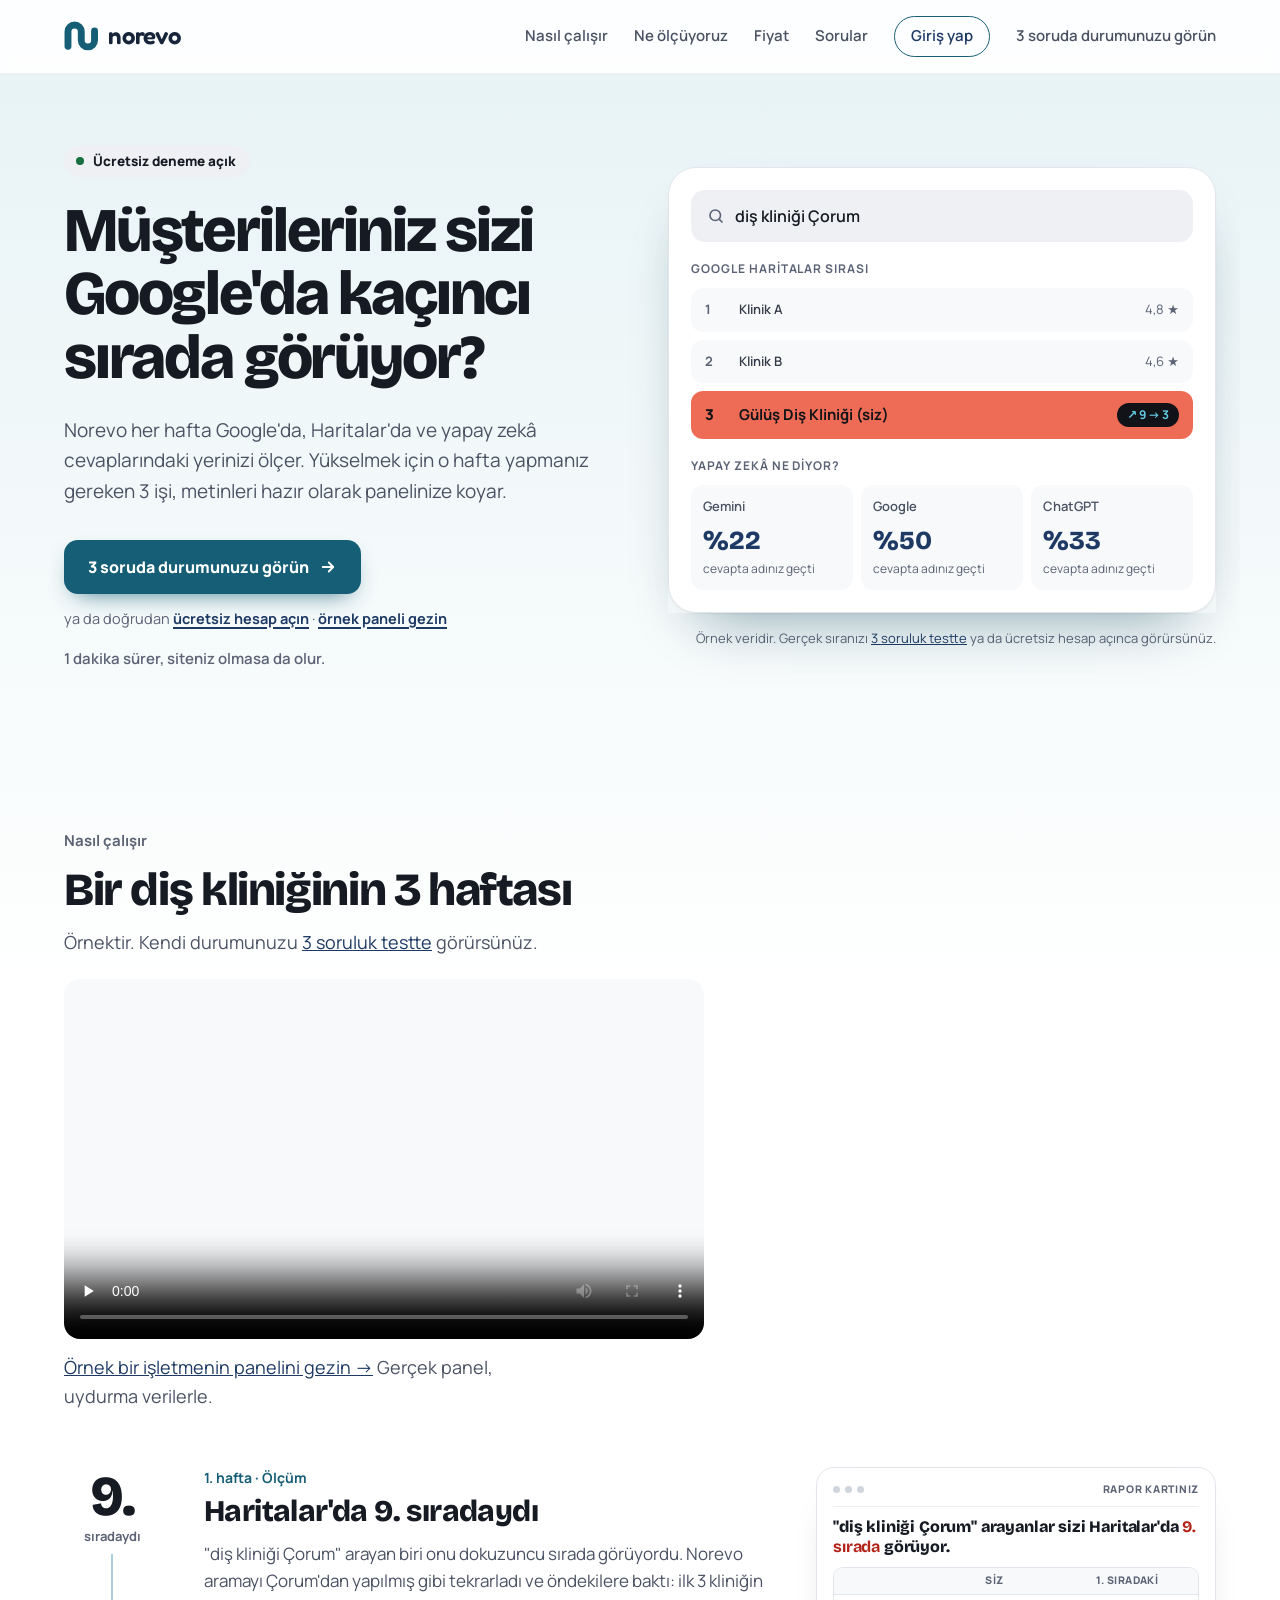
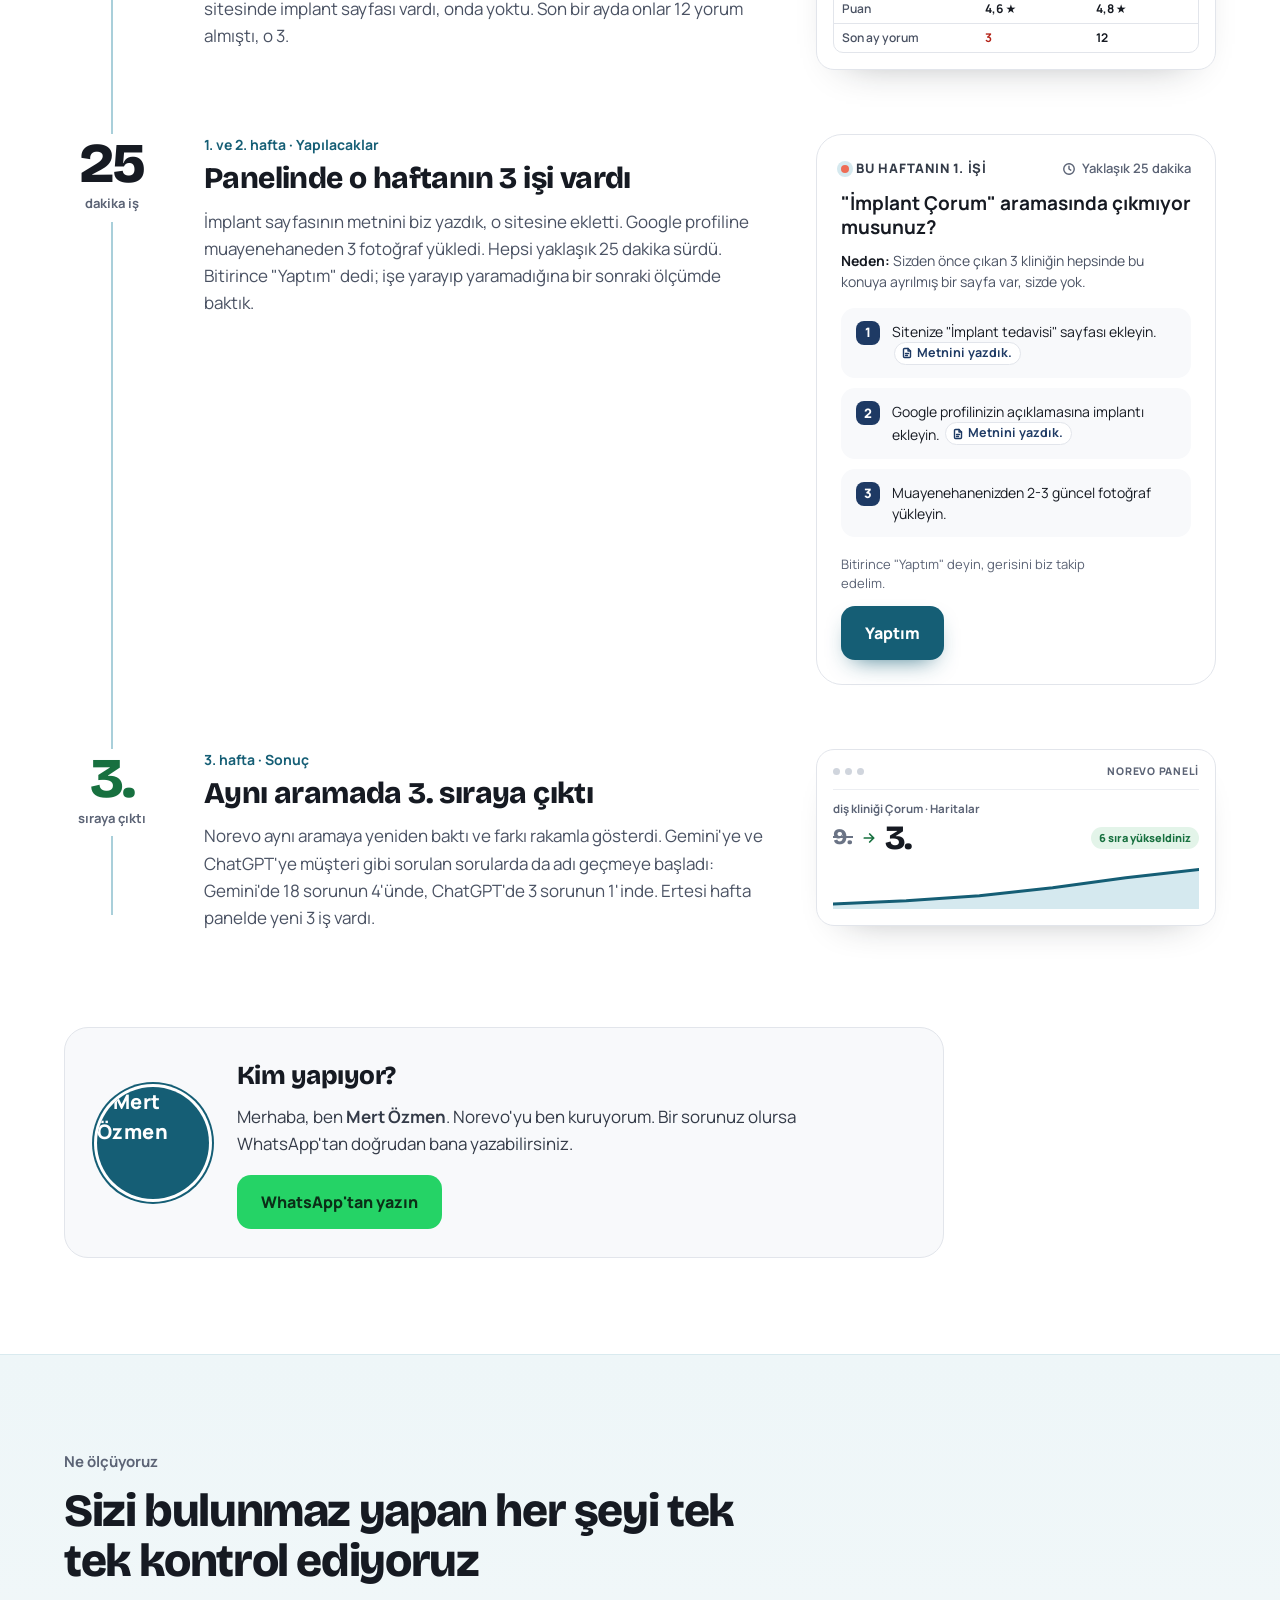
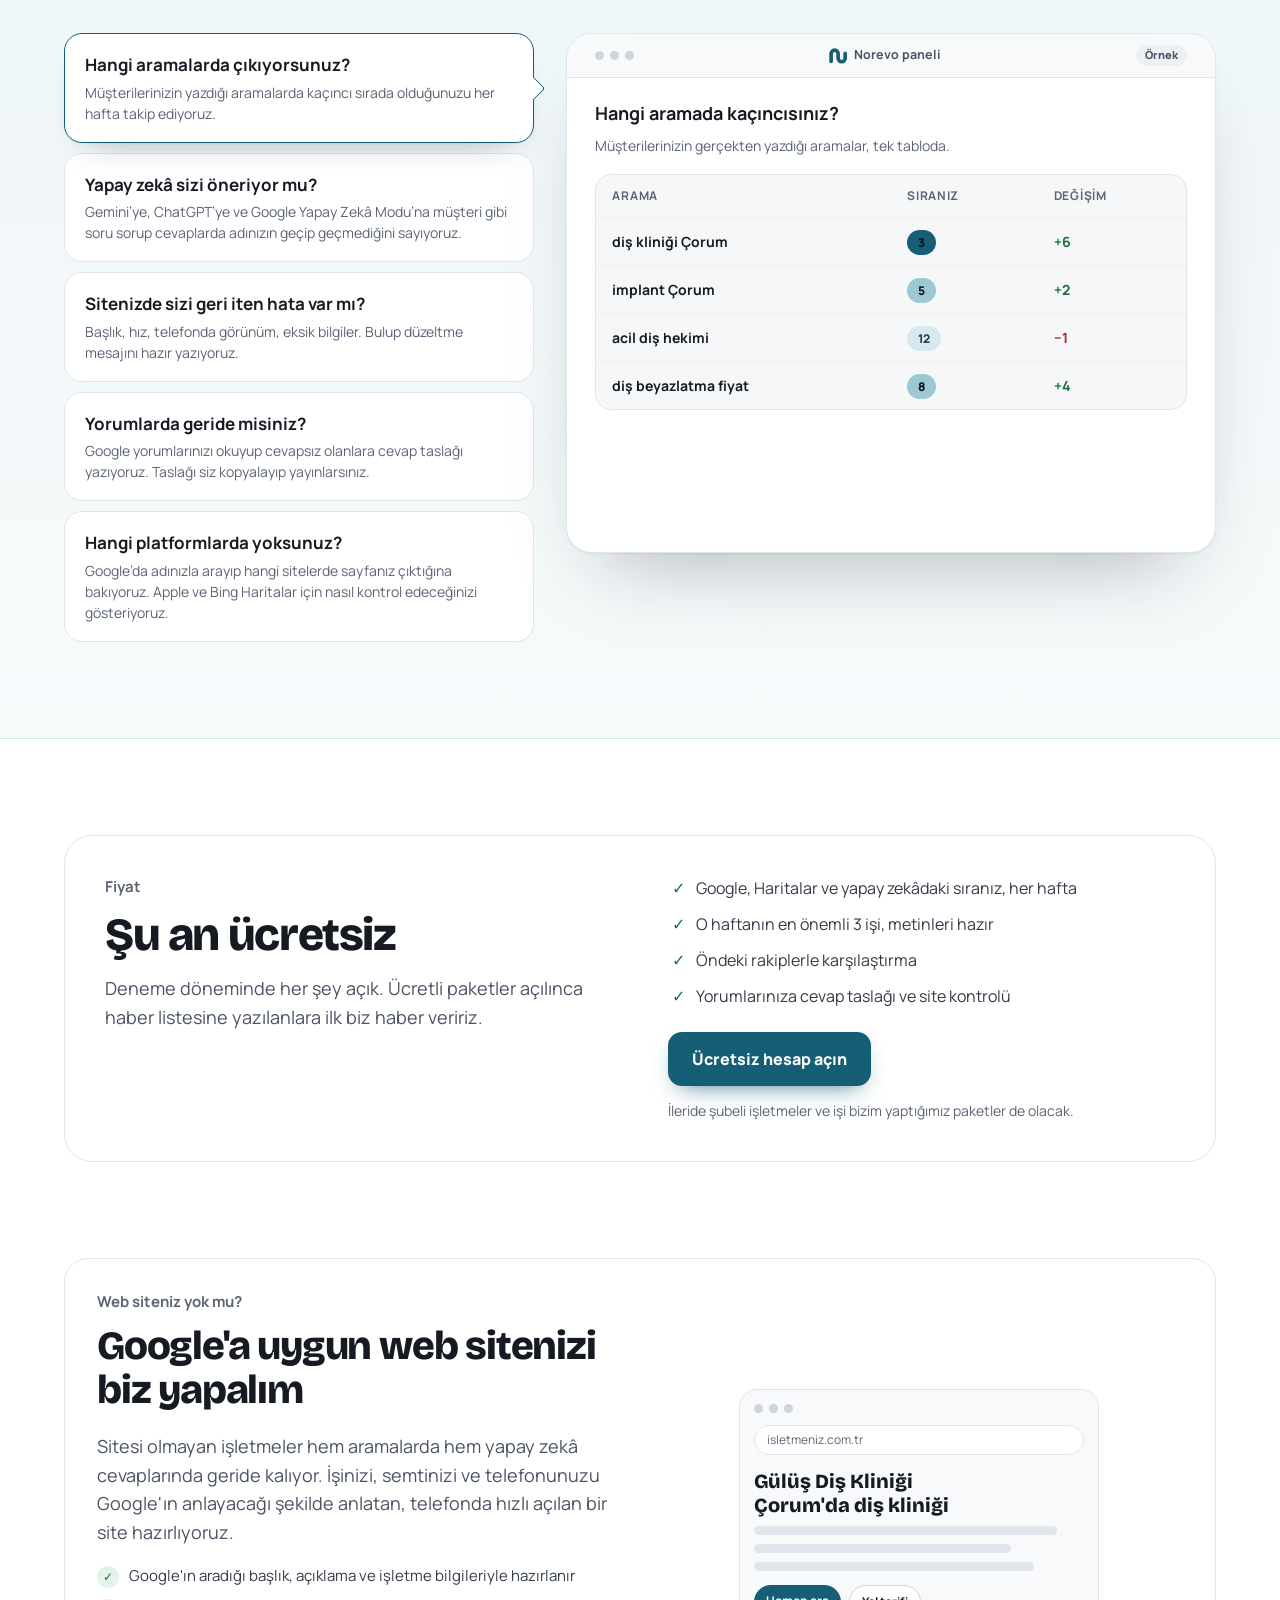
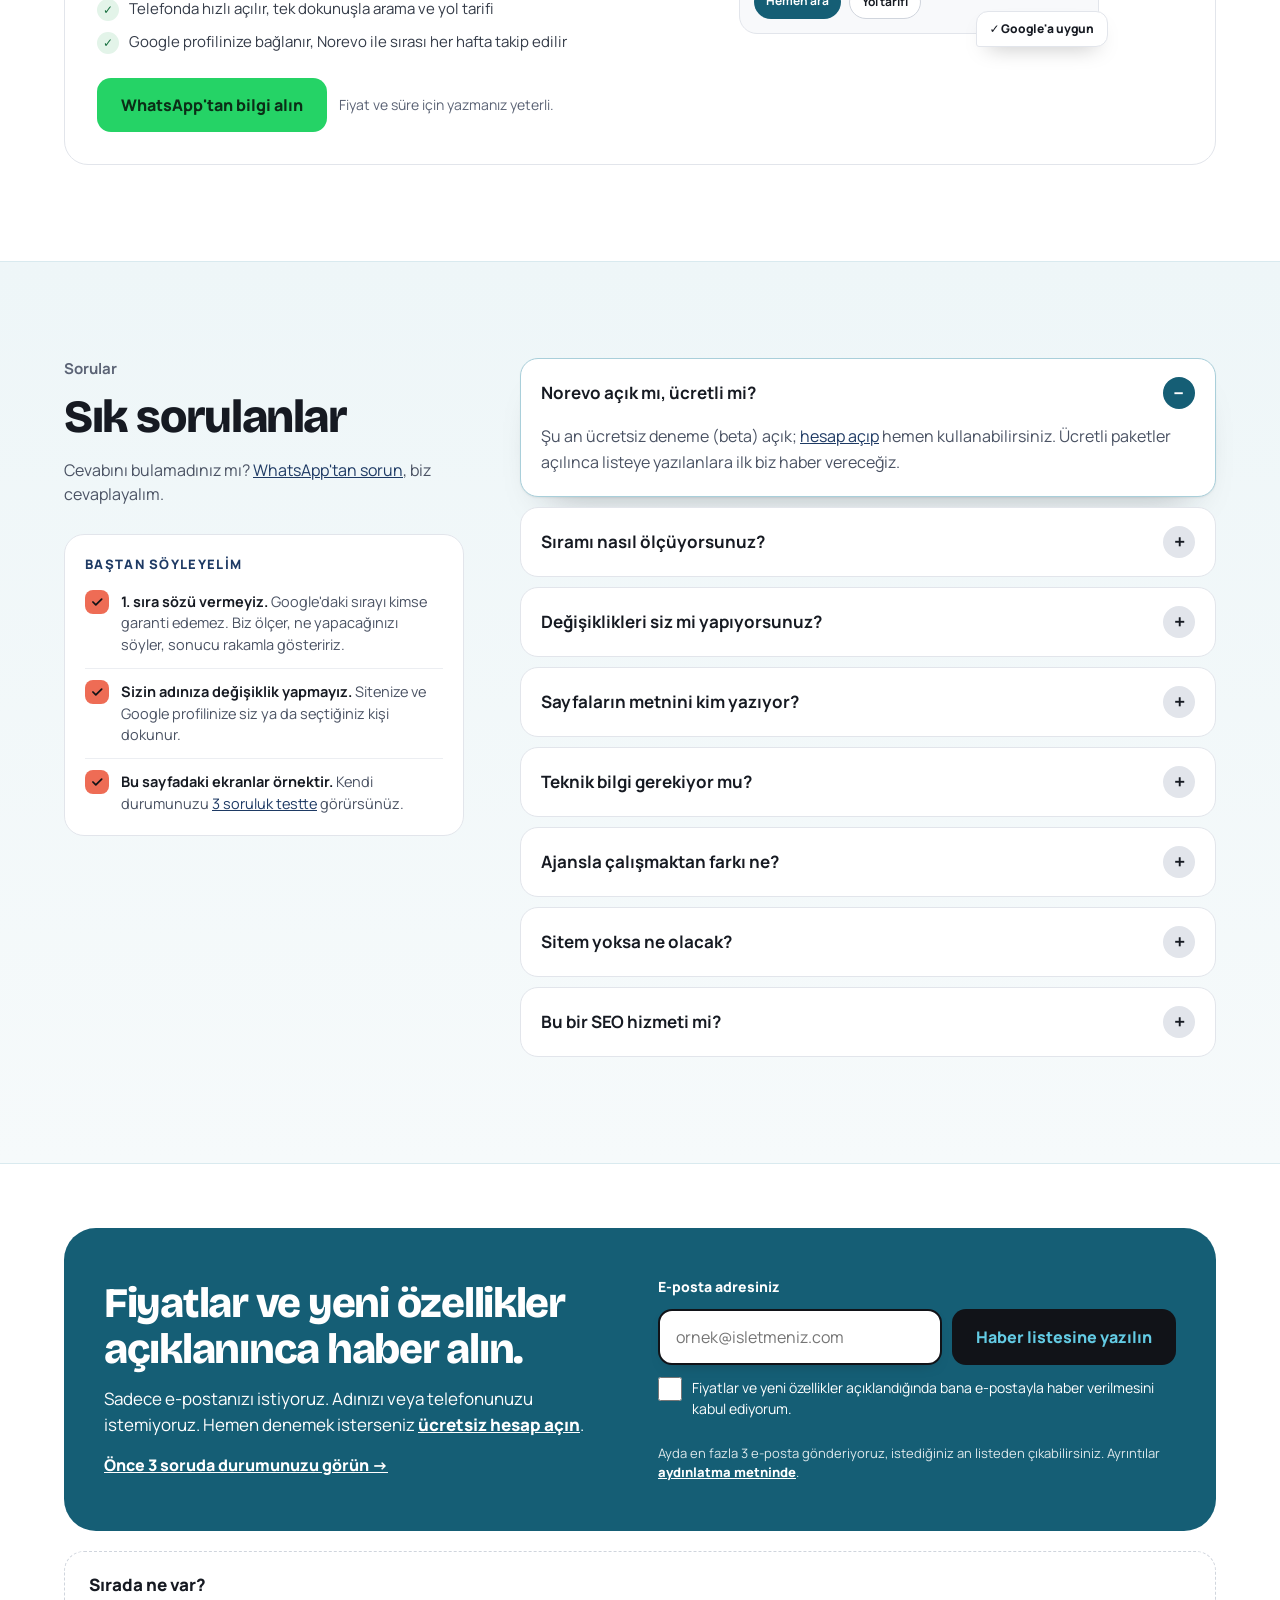
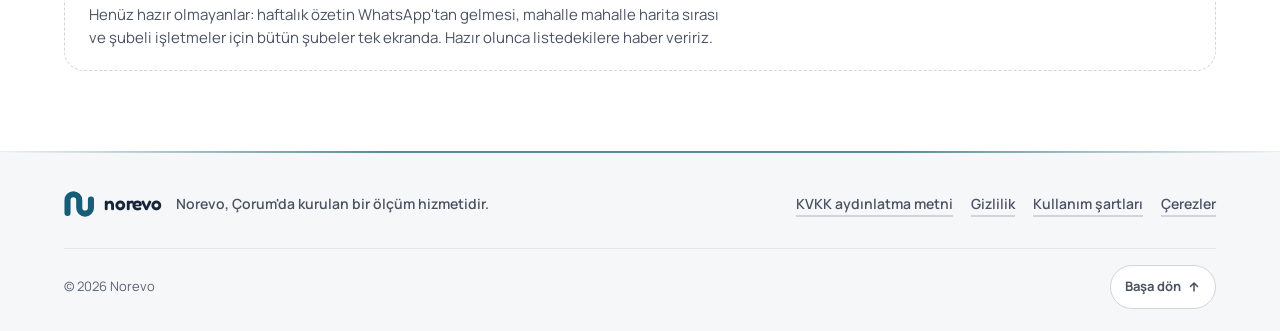
==== commit 214587db: "Ajan düzeltmeleri 3 Kasım: ana sayfada tutarlı Gemini oranı (%22) ve iş süresi (25 dk), telefonda sı" ====
--- a/index.html
+++ b/index.html
@@ -26,7 +26,7 @@
 <link rel="preload" as="style" href="https://fonts.googleapis.com/css2?family=Bricolage+Grotesque:opsz,wdth,wght@12..96,75..100,700..800&family=Manrope:wght@400;500;600;700;800&family=Fredoka:wght@600&display=swap" onload="this.onload=null;this.rel='stylesheet'">
 <noscript><link rel="stylesheet" href="https://fonts.googleapis.com/css2?family=Bricolage+Grotesque:opsz,wdth,wght@12..96,75..100,700..800&family=Manrope:wght@400;500;600;700;800&family=Fredoka:wght@600&display=swap"></noscript>
 <script>(function(){var t;try{t=localStorage.getItem('norevo_tema')}catch(e){}if(t!=='acik'&&t!=='koyu')t=window.matchMedia&&matchMedia('(prefers-color-scheme: dark)').matches?'koyu':'acik';document.documentElement.dataset.tema=t;if(t==='koyu'){var m=document.querySelector('meta[name="theme-color"]');if(m)m.content='#0F1217'}})()</script>
-<link rel="stylesheet" href="assets/style.css?v=50">
+<link rel="stylesheet" href="assets/style.css?v=52">
 <script src="assets/tema.js?v=2" defer></script>
 <script src="assets/iletisim.js?v=5" defer></script>
 <script src="assets/app.js?v=16" defer></script>
@@ -70,7 +70,7 @@
 
 <div class="lp-in" style="--i:2">
 <div class="lp-sahne">
-<div class="arama" role="img" aria-label="Örnek: diş kliniği Çorum aramasında işletmeniz 9. sıradan 3. sıraya çıkıyor, Gemini cevaplarının yüzde 21'inde adınız geçiyor">
+<div class="arama" role="img" aria-label="Örnek: diş kliniği Çorum aramasında işletmeniz 9. sıradan 3. sıraya çıkıyor, Gemini cevaplarının yüzde 22'sinde adınız geçiyor">
 <div class="arama-kutu"><svg width="18" height="18" viewBox="0 0 24 24" fill="none" stroke="currentColor" stroke-width="2.2" stroke-linecap="round" aria-hidden="true"><circle cx="11" cy="11" r="7"/><path d="M20 20l-3.5-3.5"/></svg>diş kliniği Çorum</div>
 <div class="mini-baslik">Google Haritalar sırası</div>
 <div class="satirlar">
@@ -80,7 +80,7 @@
 </div>
 <div class="mini-baslik">Yapay zekâ ne diyor?</div>
 <div class="ucgrid">
-<div class="motor"><div class="ad">Gemini</div><div class="oran" style="color:var(--vurgu)">%21</div><div class="acik">cevapta adınız geçti</div></div>
+<div class="motor"><div class="ad">Gemini</div><div class="oran" style="color:var(--vurgu)">%22</div><div class="acik">cevapta adınız geçti</div></div>
 <div class="motor"><div class="ad">Google</div><div class="oran" style="color:var(--vurgu)">%50</div><div class="acik">cevapta adınız geçti</div></div>
 <div class="motor"><div class="ad">ChatGPT</div><div class="oran" style="color:var(--vurgu)">%33</div><div class="acik">cevapta adınız geçti</div></div>
 </div>
@@ -122,7 +122,7 @@
 </div>
 <div class="hk-ekran hk-ekran-is">
 <div class="iskart" id="ornek-is">
-<div class="ust-bilgi"><span class="lp-is-rozet"><i aria-hidden="true"></i>Bu haftanın 1. işi</span><span class="lp-is-sure"><svg width="14" height="14" viewBox="0 0 24 24" fill="none" stroke="currentColor" stroke-width="2.4" stroke-linecap="round" stroke-linejoin="round" aria-hidden="true"><circle cx="12" cy="12" r="9"/><path d="M12 7v5l3 2"/></svg>Yaklaşık 20 dakika</span></div>
+<div class="ust-bilgi"><span class="lp-is-rozet"><i aria-hidden="true"></i>Bu haftanın 1. işi</span><span class="lp-is-sure"><svg width="14" height="14" viewBox="0 0 24 24" fill="none" stroke="currentColor" stroke-width="2.4" stroke-linecap="round" stroke-linejoin="round" aria-hidden="true"><circle cx="12" cy="12" r="9"/><path d="M12 7v5l3 2"/></svg>Yaklaşık 25 dakika</span></div>
 <h3>"İmplant Çorum" aramasında çıkmıyor musunuz?</h3>
 <p class="lp-neden"><b>Neden:</b> Sizden önce çıkan 3 kliniğin hepsinde bu konuya ayrılmış bir sayfa var, sizde yok.</p>
 <div class="lp-adimlar">
@@ -199,7 +199,7 @@
 <h3>Yapay zekâ sizi öneriyor mu?</h3>
 <p class="k">Her hafta Gemini'ye müşteri gibi 6 soru soruyoruz, her birini 3 kez: "Çorum'da iyi bir diş hekimi önerir misin?" gibi. Yapay zekâ her seferinde farklı cevap verebildiği için sonucu oran olarak gösteriyoruz. Google Yapay Zekâ Modu'na ve ChatGPT'ye de birkaç müşteri sorusu sorup hangi işletmeleri önerdiklerine bakıyoruz.</p>
 <div class="liste">
-<div class="oge" style="display:block"><div style="display:flex;justify-content:space-between;font-weight:700"><span>Gemini</span><span style="color:var(--vurgu)">%21</span></div><div class="cubuk"><i style="width:21%"></i></div><div style="margin-top:10px;font-size:13px;color:var(--soluk)">Her 100 cevabın 21'inde adınız geçti. Çoğu cevapta rakibiniz öne çıkıyor.</div></div>
+<div class="oge" style="display:block"><div style="display:flex;justify-content:space-between;font-weight:700"><span>Gemini</span><span style="color:var(--vurgu)">%22</span></div><div class="cubuk"><i style="width:22%"></i></div><div style="margin-top:10px;font-size:13px;color:var(--soluk)">Her 100 cevabın 22'sinde adınız geçti. Çoğu cevapta rakibiniz öne çıkıyor.</div></div>
 <div class="oge" style="display:block"><div style="display:flex;justify-content:space-between;font-weight:700"><span>Google Yapay Zekâ Modu</span><span style="color:var(--vurgu)">%50</span></div><div class="cubuk"><i style="width:50%"></i></div><div style="margin-top:10px;font-size:13px;color:var(--soluk)">Sorulan soruların yarısında Google sizi listeledi. Diğerinde yalnızca rakipleriniz vardı.</div></div>
 <div class="oge" style="display:block"><div style="display:flex;justify-content:space-between;font-weight:700"><span>ChatGPT</span><span style="color:var(--vurgu)">%33</span></div><div class="cubuk"><i style="width:33%"></i></div><div style="margin-top:10px;font-size:13px;color:var(--soluk)">ChatGPT internette arayıp cevap veriyor. 3 sorunun birinde adınız geçti.</div></div>
 </div>
@@ -236,7 +236,7 @@
 <div class="sohbet" role="group" aria-label="Örnek yazışma: haftalık rapor ve platformlar">
 <div class="sohbet-bas"><span class="sohbet-avatar" aria-hidden="true">N</span><span><b>Norevo</b><small>haftalık rapor</small></span></div>
 <div class="sohbet-akis">
-<p class="msj gelen"><b>Haftalık raporunuz · 27 Ekim - 2 Kasım</b><br>🔎 "diş kliniği Çorum": 9. sıradan 3. sıraya çıktınız<br>🤖 Yapay zekâ: Gemini cevaplarının %21'inde, ChatGPT'de 3 sorunun 1'inde adınız geçti<time>09:00</time></p>
+<p class="msj gelen"><b>Haftalık raporunuz · 27 Ekim - 2 Kasım</b><br>🔎 "diş kliniği Çorum": 9. sıradan 3. sıraya çıktınız<br>🤖 Yapay zekâ: Gemini cevaplarının %22'sinde, ChatGPT'de 3 sorunun 1'inde adınız geçti<time>09:00</time></p>
 <p class="msj gelen">Hangi platformlarda varsınız?<br>✅ Google İşletme Profili<br>✅ Instagram<br>❌ Yandex Haritalar: bulunamadı<br>❔ Apple Haritalar: kendiniz kontrol edin<time>09:00</time></p>
 <p class="msj gelen">Bu haftanın tek işi: Yandex Haritalar'a ücretsiz kaydolun. Yapay zekâ önerirken bu sitelere de bakıyor. Adımlar panelinizde, yaklaşık 10 dakika.<time>09:01</time></p>
 <p class="msj giden">Tamamdır, akşam hallederim<time>09:20 <span aria-label="okundu">✓✓</span></time></p>
--- a/assets/style.css
+++ b/assets/style.css
@@ -590,7 +590,7 @@
 .yz-isletmeler li{font-size:13px;padding:4px 10px;border-radius:999px;background:var(--kart3);color:var(--yazi2)}
 .yz-isletmeler li.siz{background:var(--amberkoyu);color:var(--amberyazi);font-weight:800;box-shadow:inset 0 0 0 1px var(--amberkenar)}
 @media (max-width:560px){.uc-kutu{grid-template-columns:1fr}.sayi-kutu b{font-size:28px}}
-@media (max-width:560px){.tablo th,.tablo td{padding:11px 10px}}
+@media (max-width:560px){.tablo th,.tablo td{padding:11px 10px}#p2 .tablo{min-width:0}}
 
 /* Arama kelimeleri */
 .kelime-form{display:grid;grid-template-columns:repeat(3,minmax(0,1fr));gap:10px;margin-top:14px}
@@ -1282,3 +1282,10 @@
 :root:not([data-tema="koyu"]) .bolum-koyu{background:linear-gradient(180deg,#EEF6F8,#F6FAFB);border-color:#D9EAEF}
 :root:not([data-tema="koyu"]) .btn-amber{box-shadow:0 10px 24px -12px rgba(21,94,117,.9)}
 :root:not([data-tema="koyu"]) .lp-sahne,:root:not([data-tema="koyu"]) .paket.one{box-shadow:0 30px 60px -34px rgba(21,94,117,.45)}
+
+/* Telefon (v51): testte Geri/Devam çubuğu ekranın altında sabit (seçimden sonra düğme aranmasın); örnek panel şeridi tek satır */
+@media (max-width:560px){
+  .test .gezinme{position:sticky;bottom:0;z-index:5;margin-top:24px;padding:12px 0 calc(12px + env(safe-area-inset-bottom,0px));background:var(--zemin);box-shadow:0 -12px 18px -16px rgba(var(--golgerenk),.5)}
+  .ornek-serit{font-size:13px;padding-block:7px}
+  .ornek-uzun{display:none}
+}
